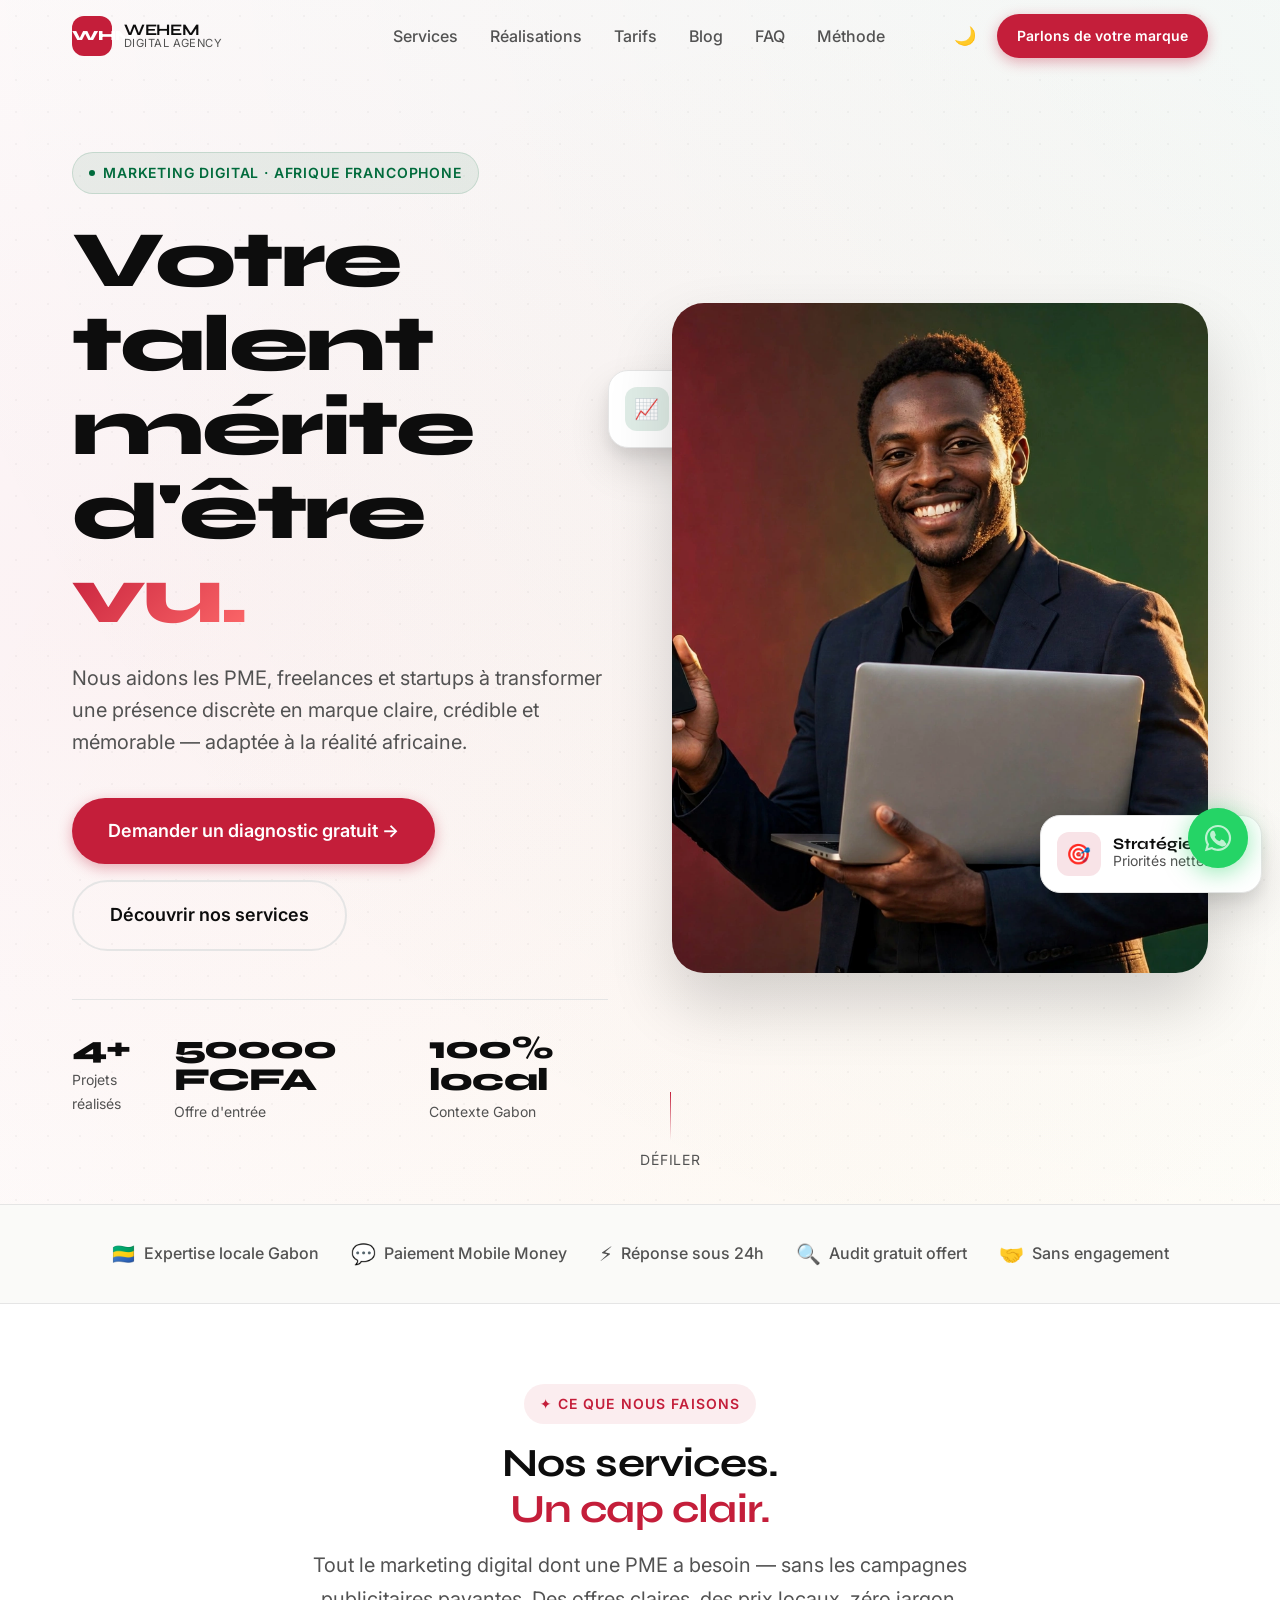
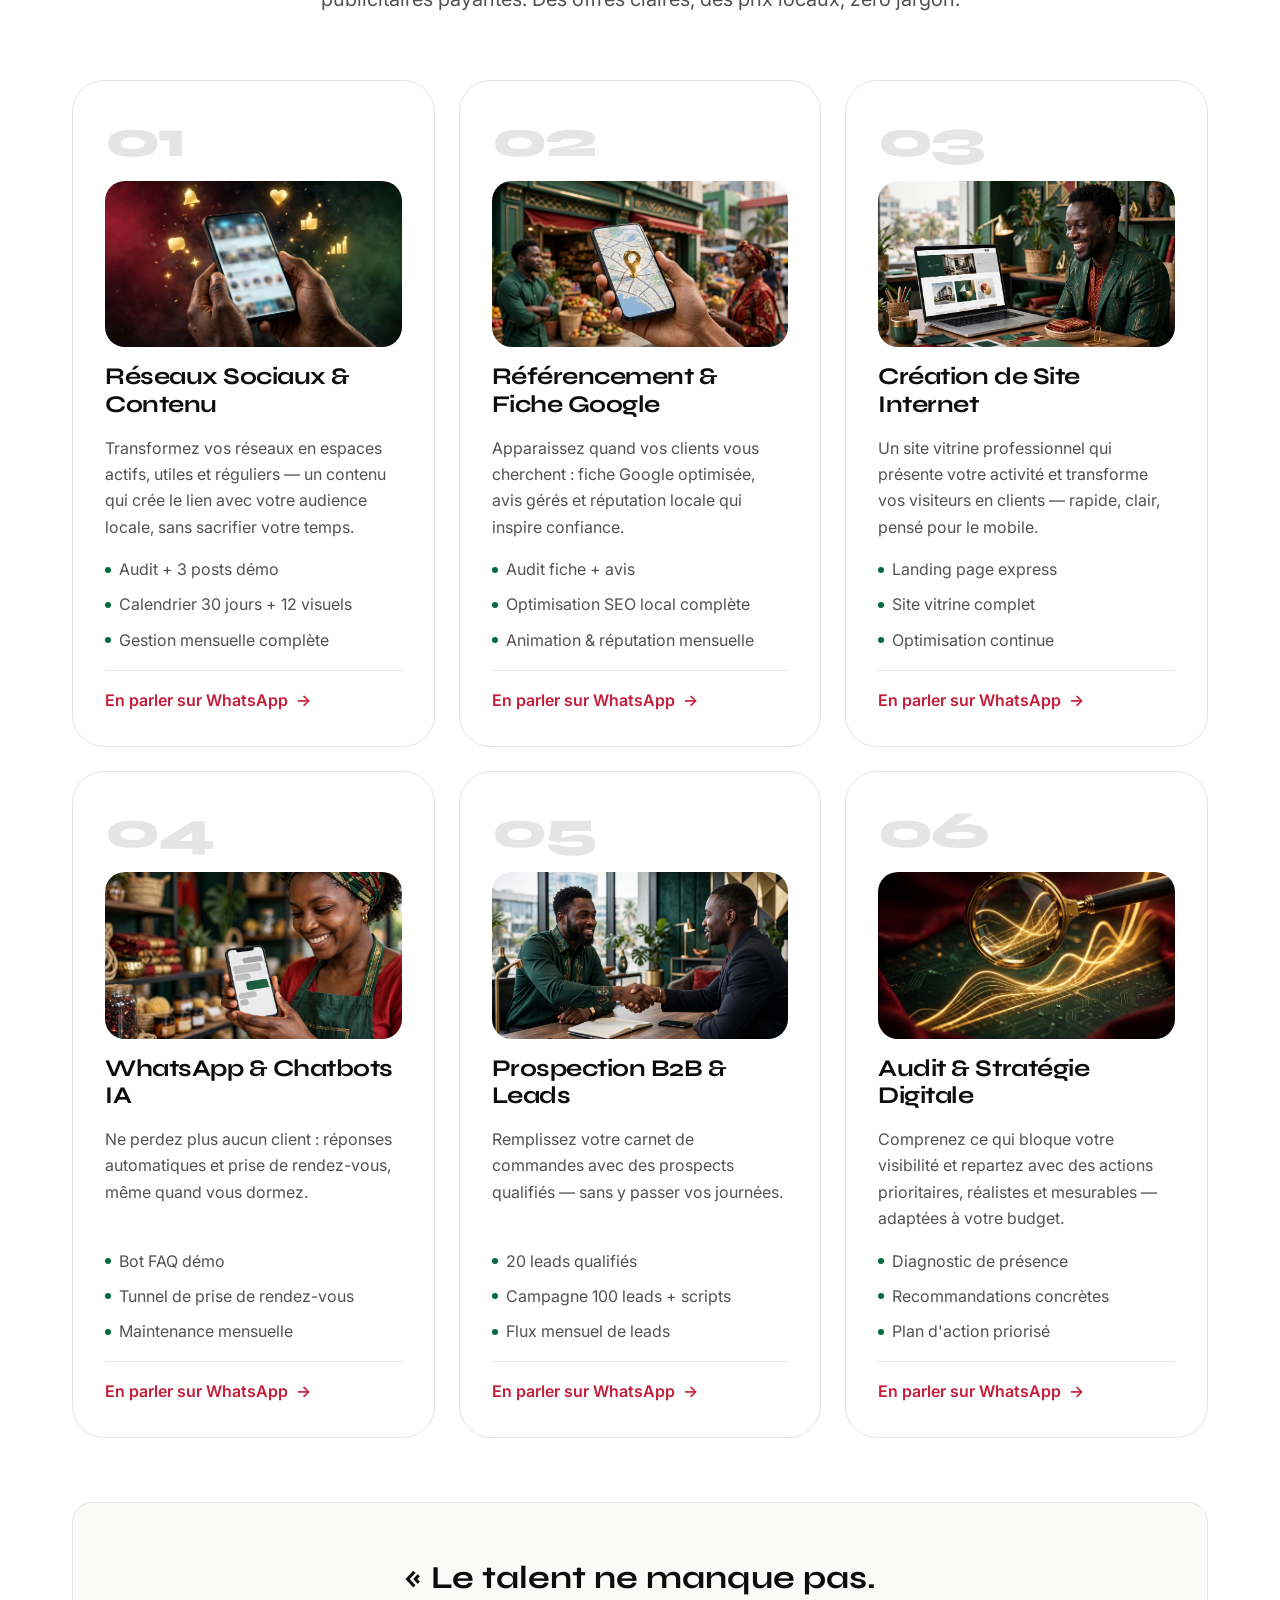
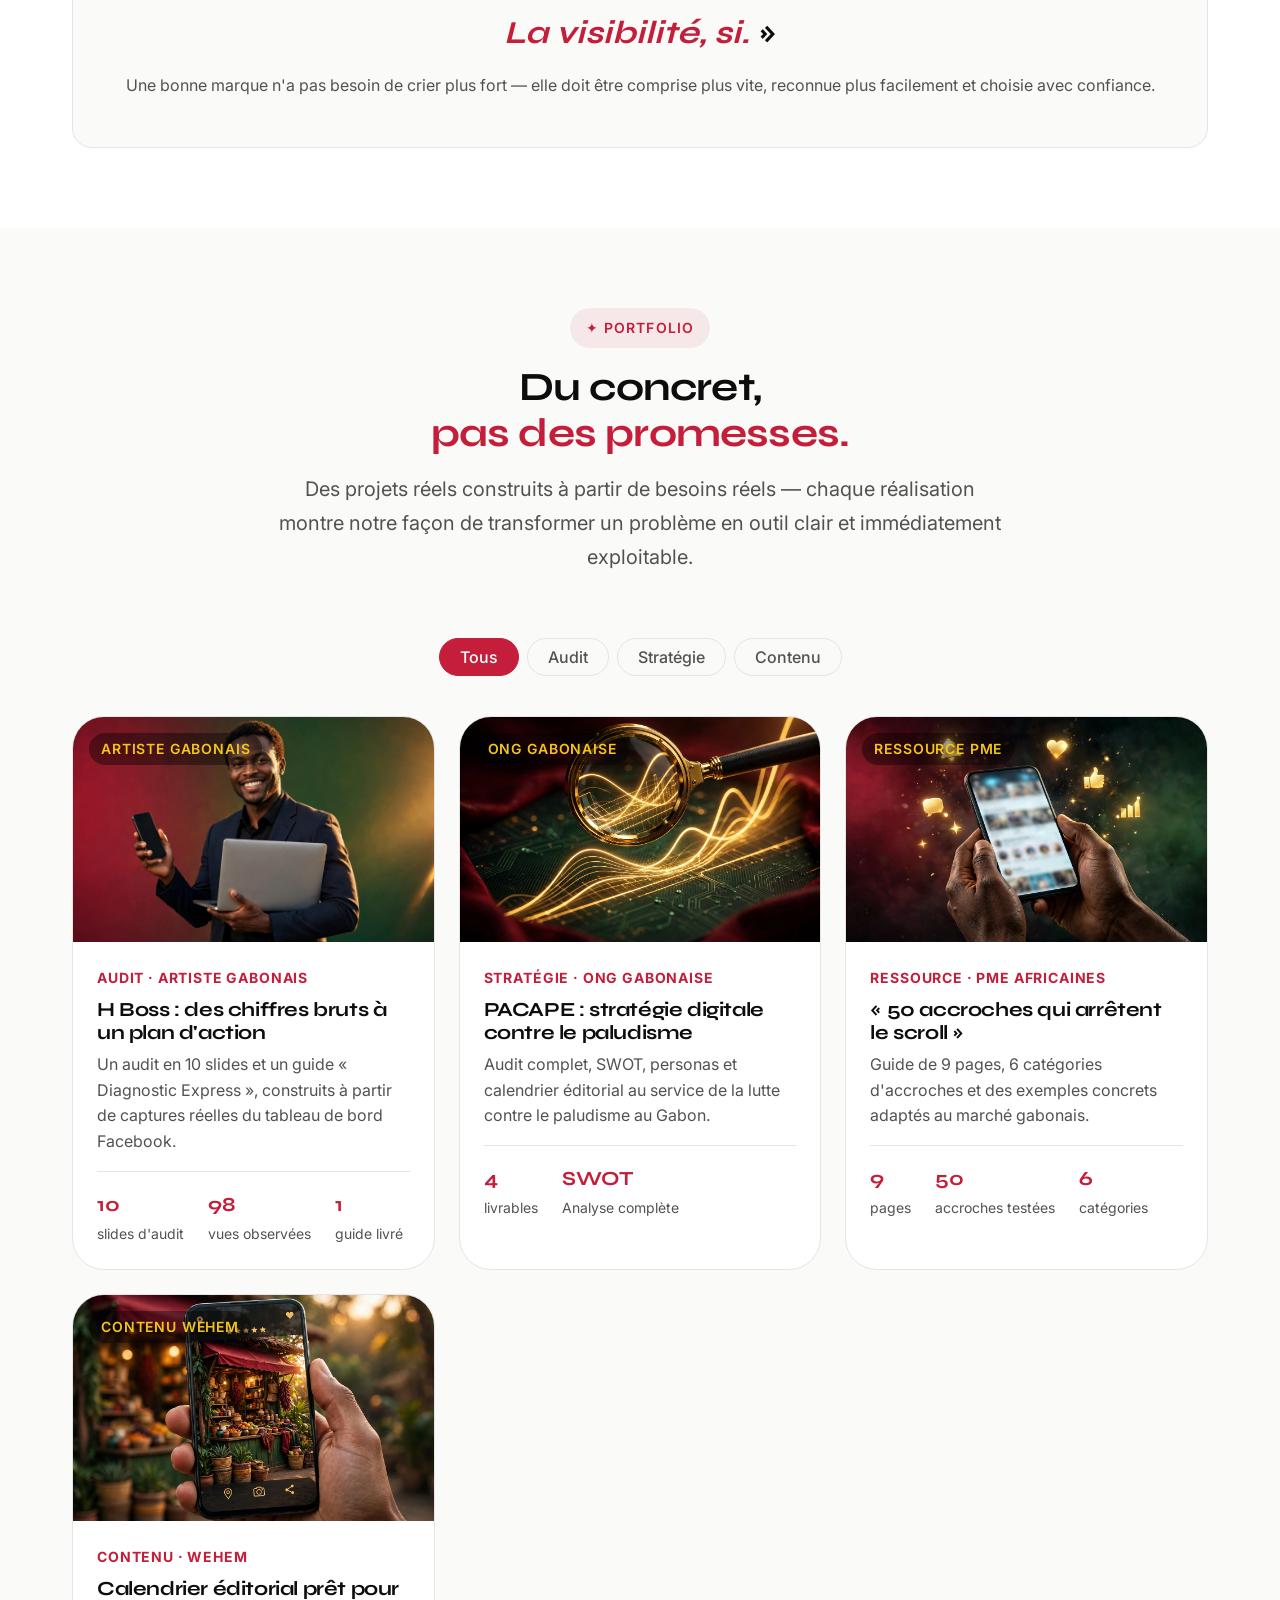
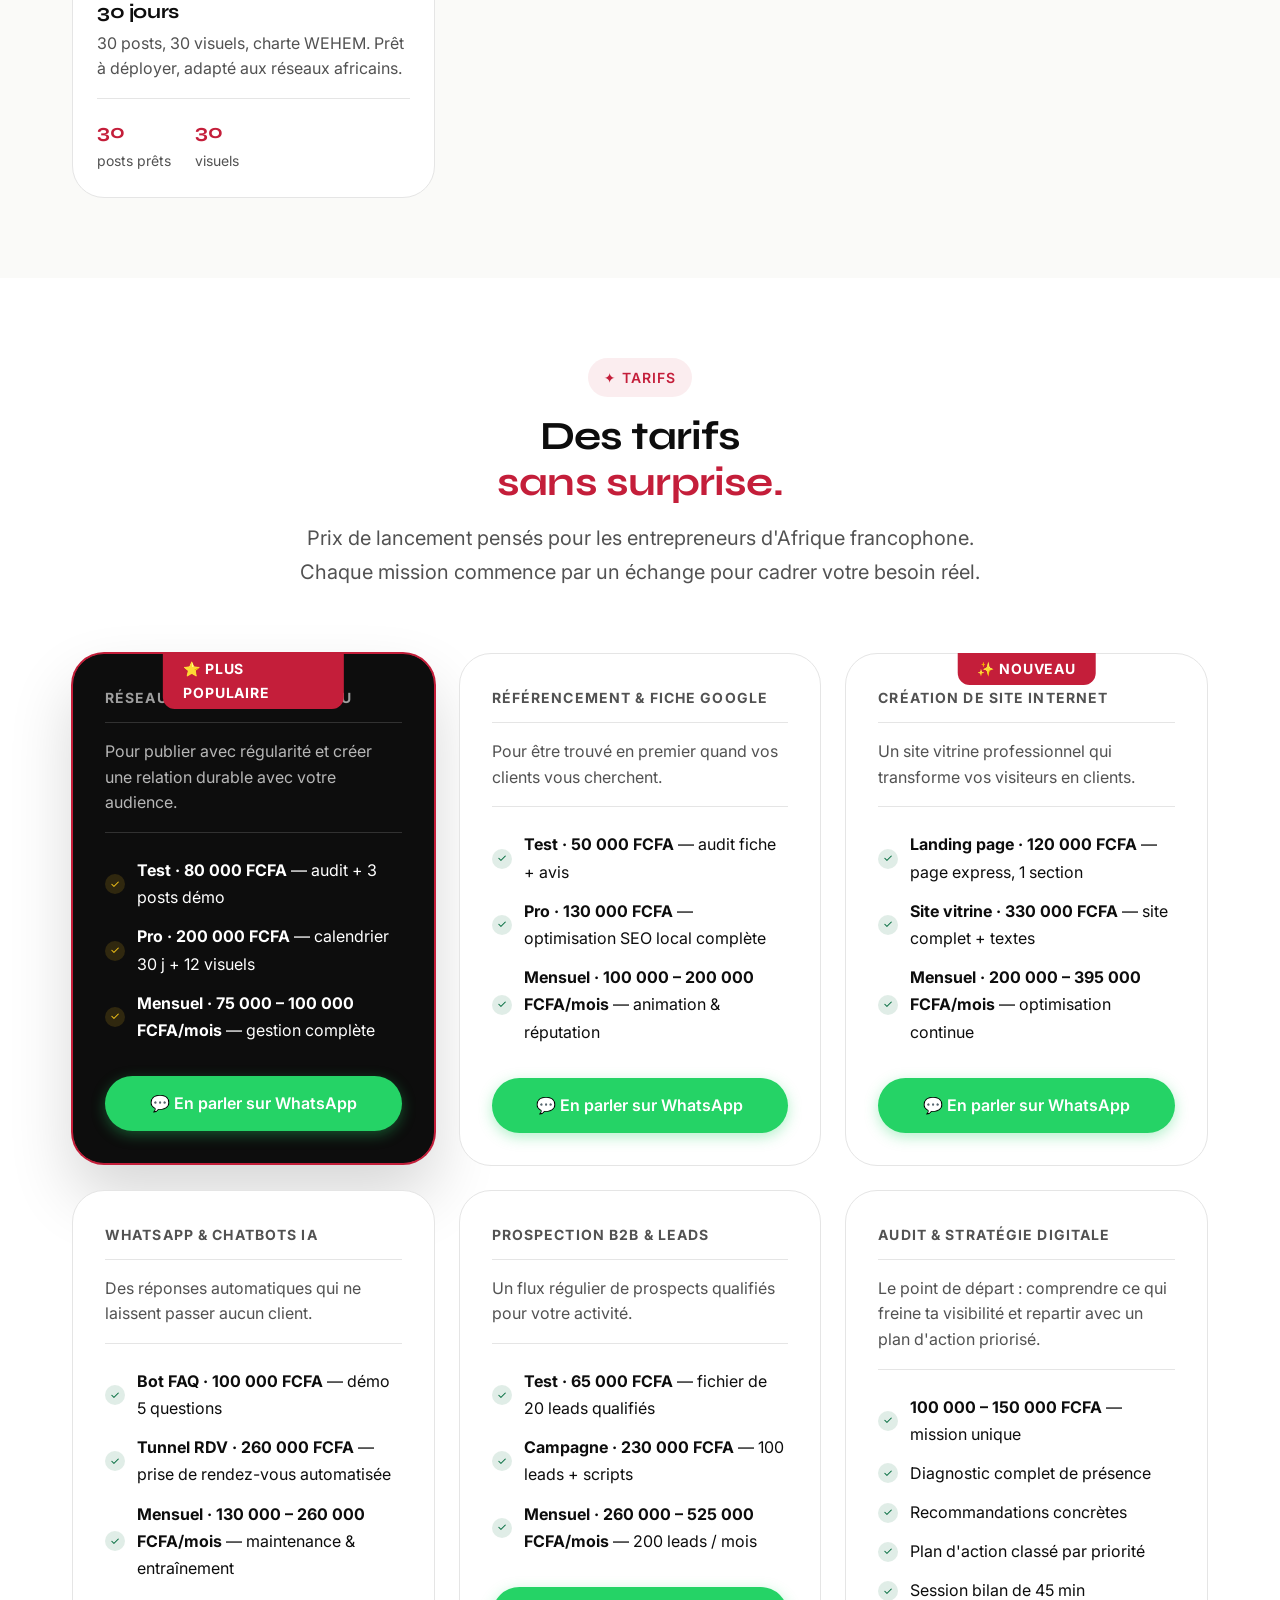
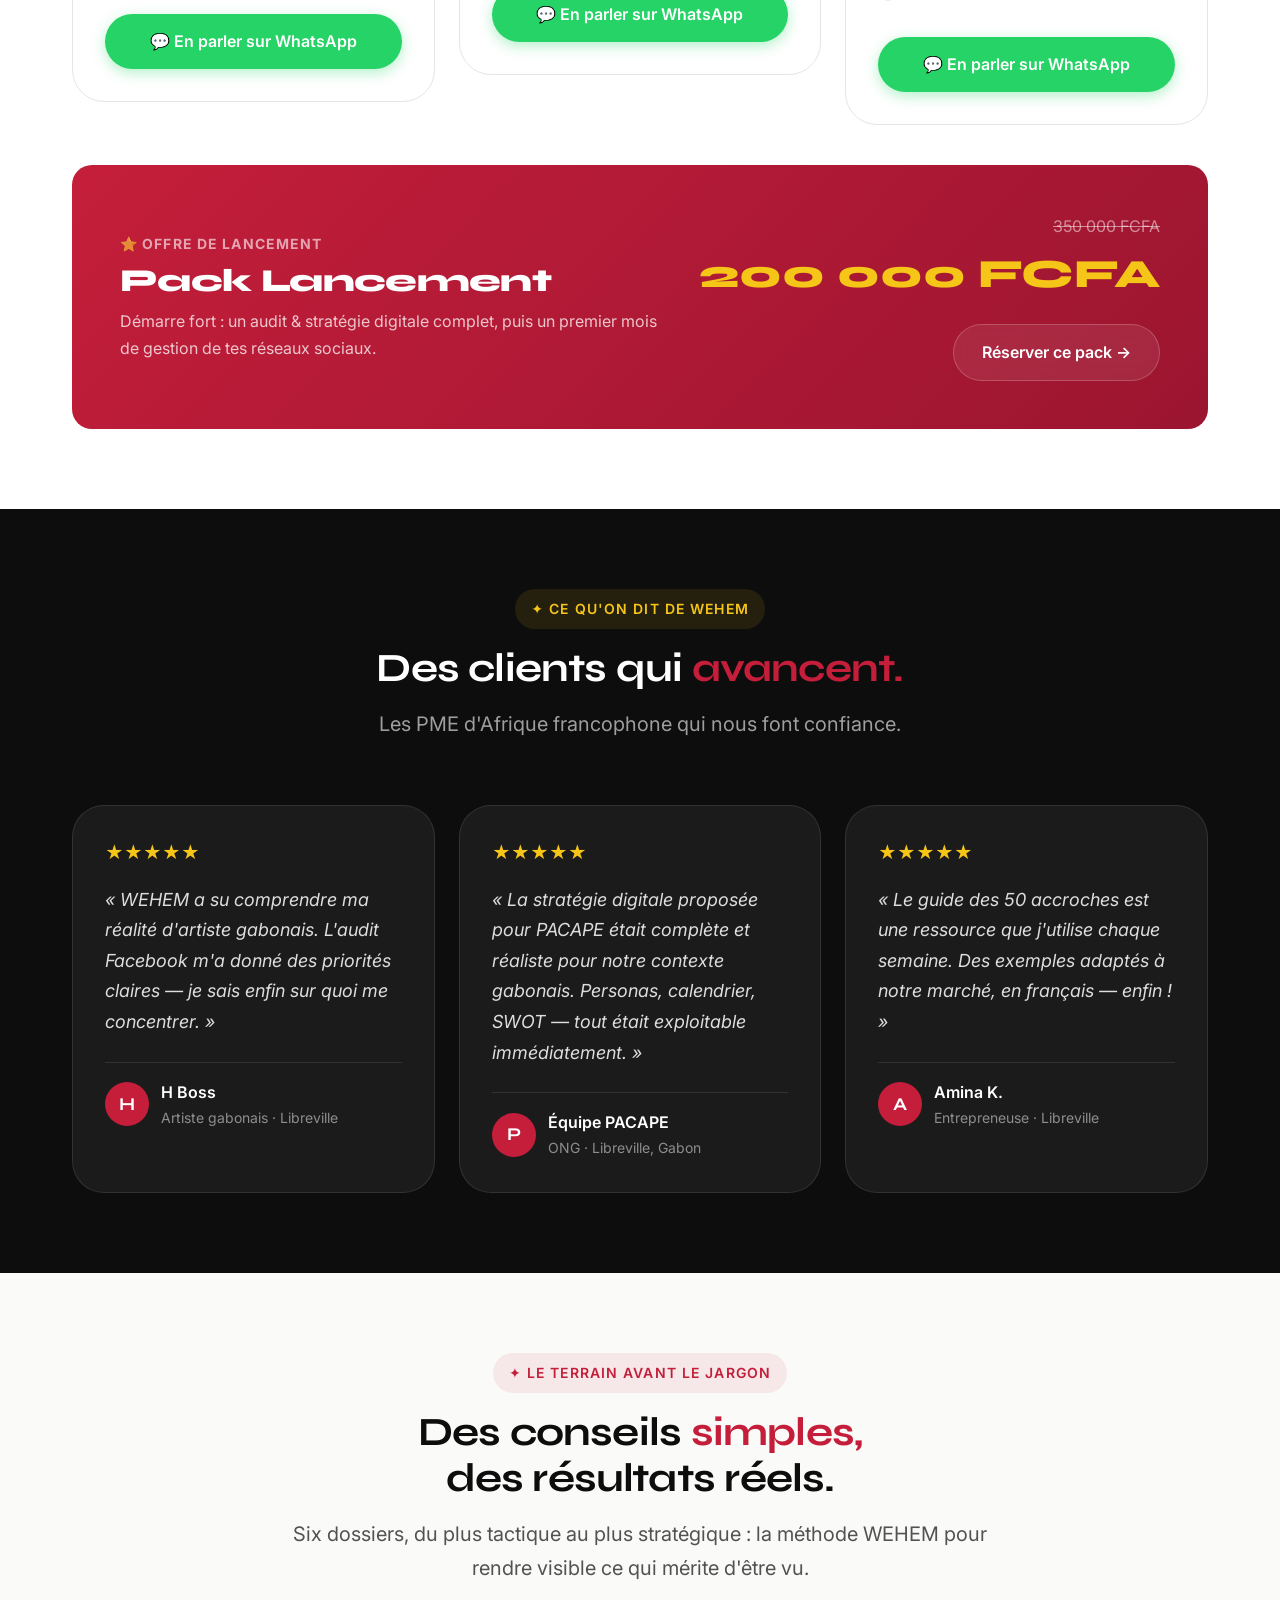
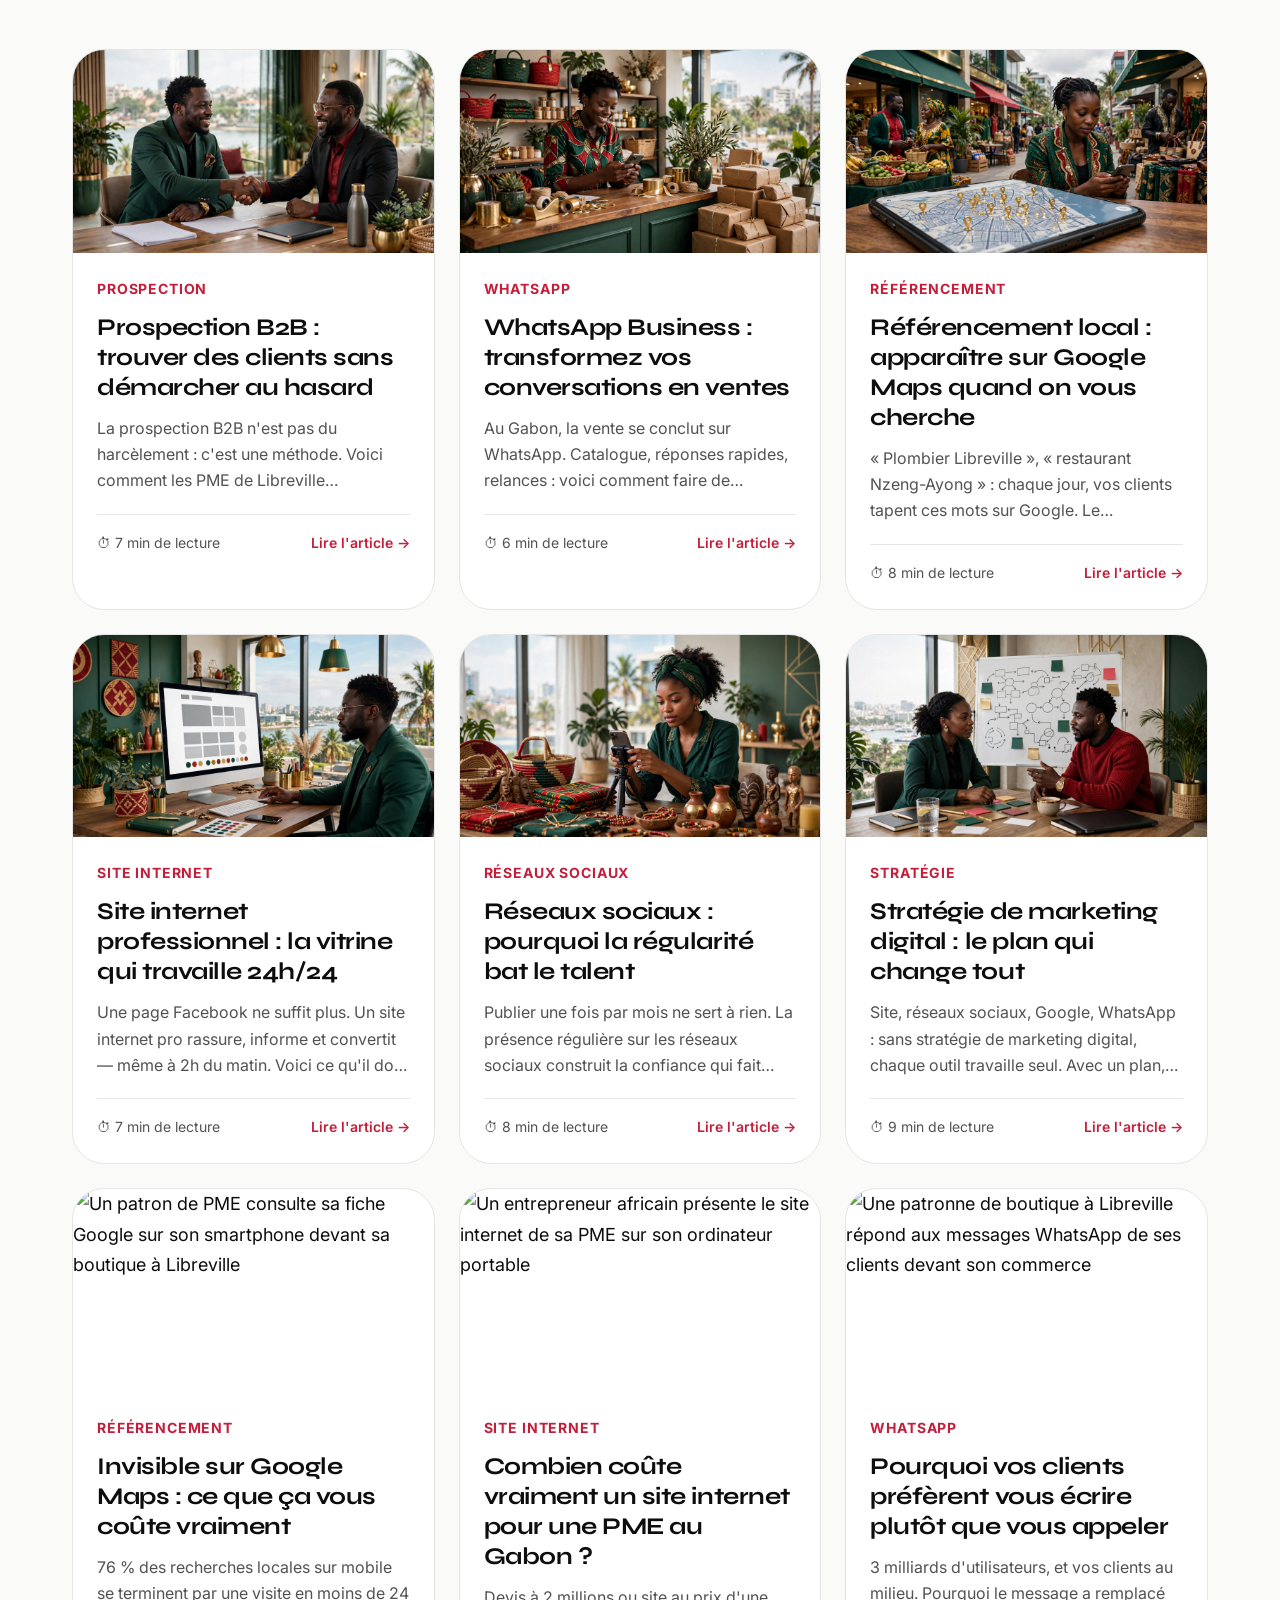
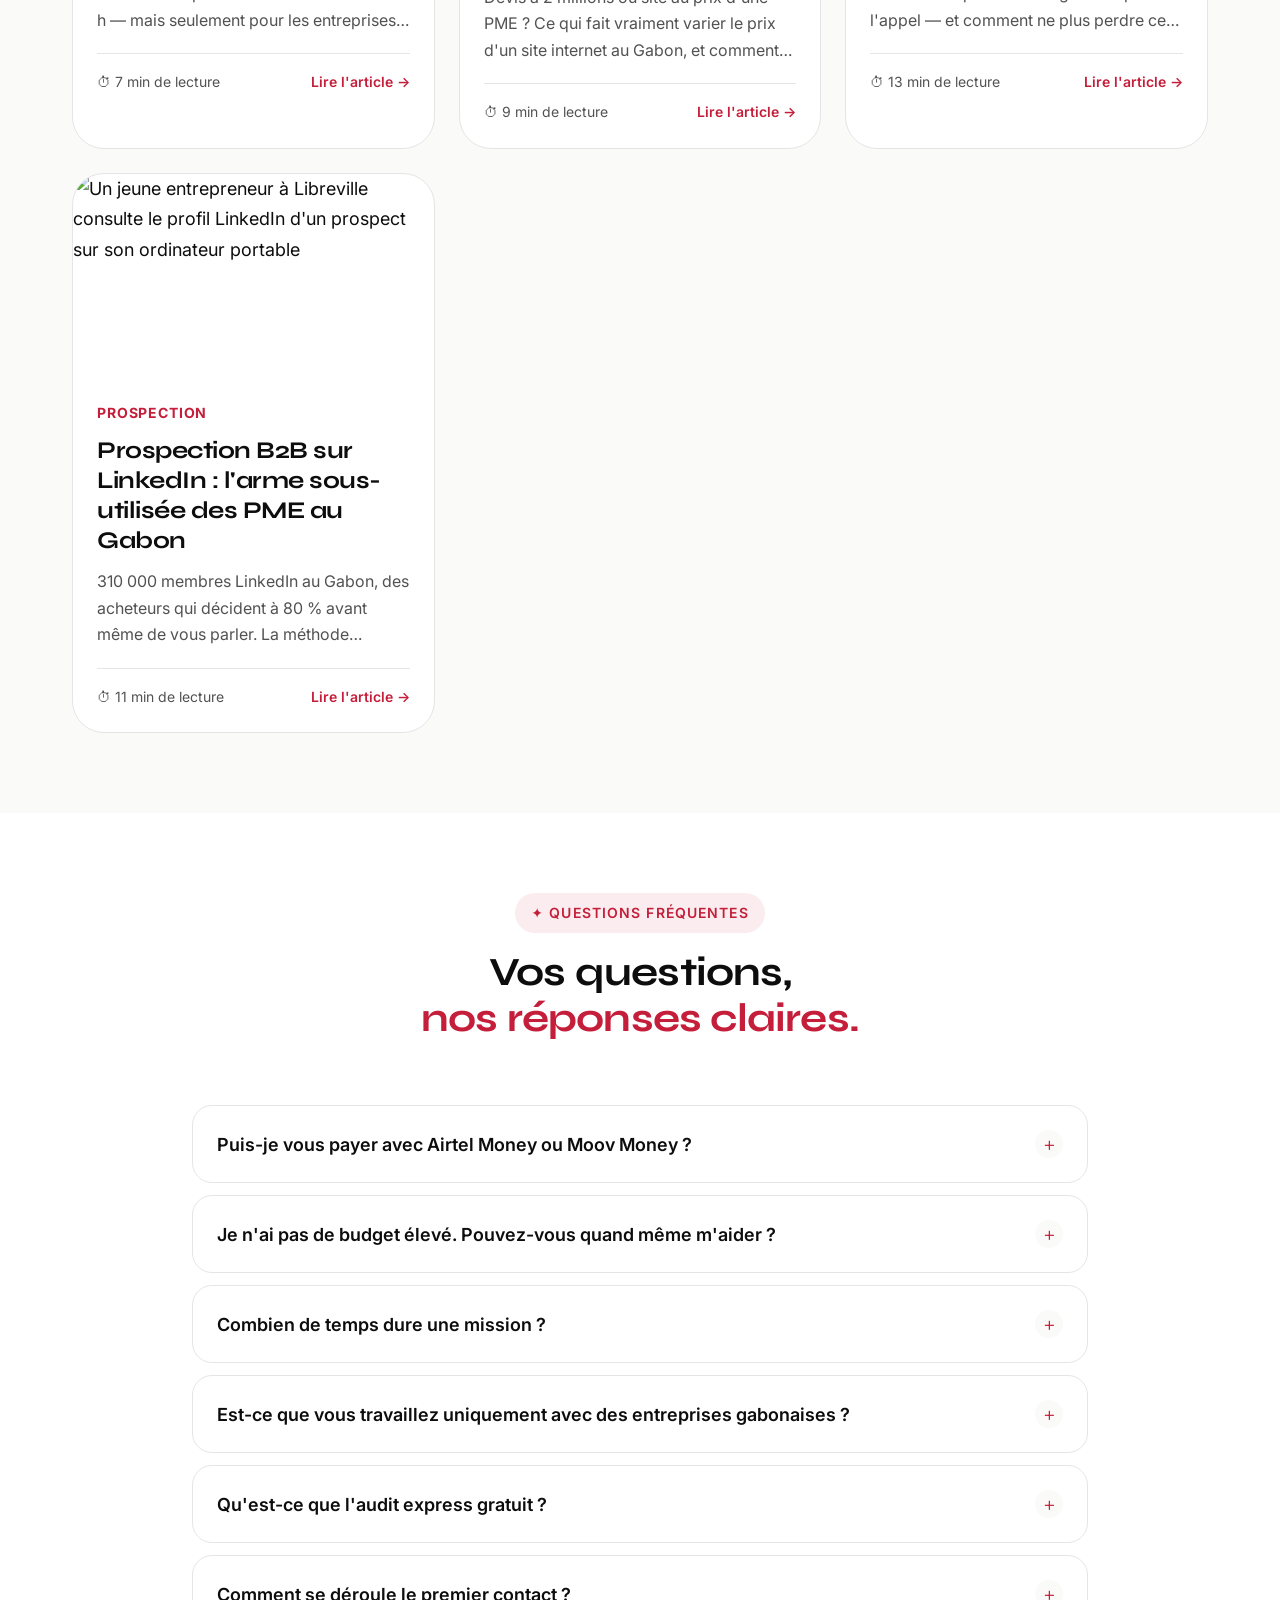
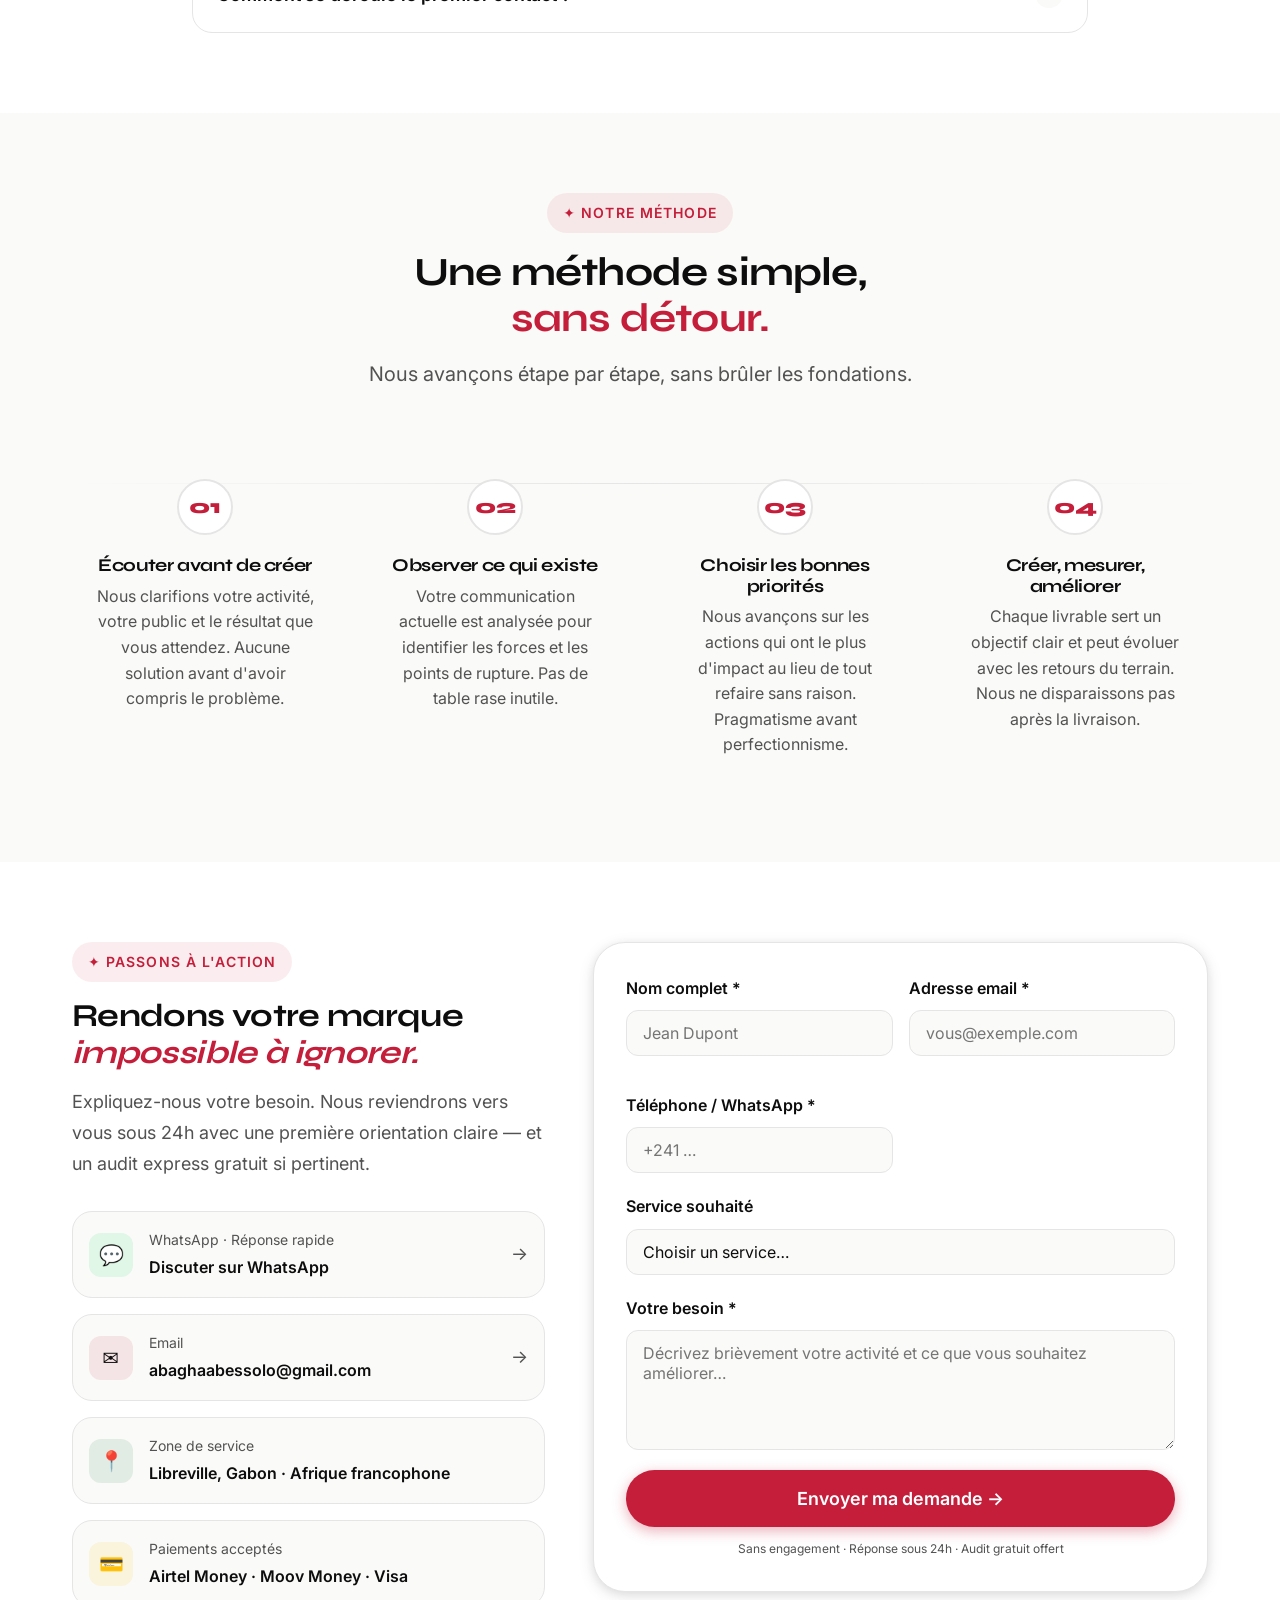
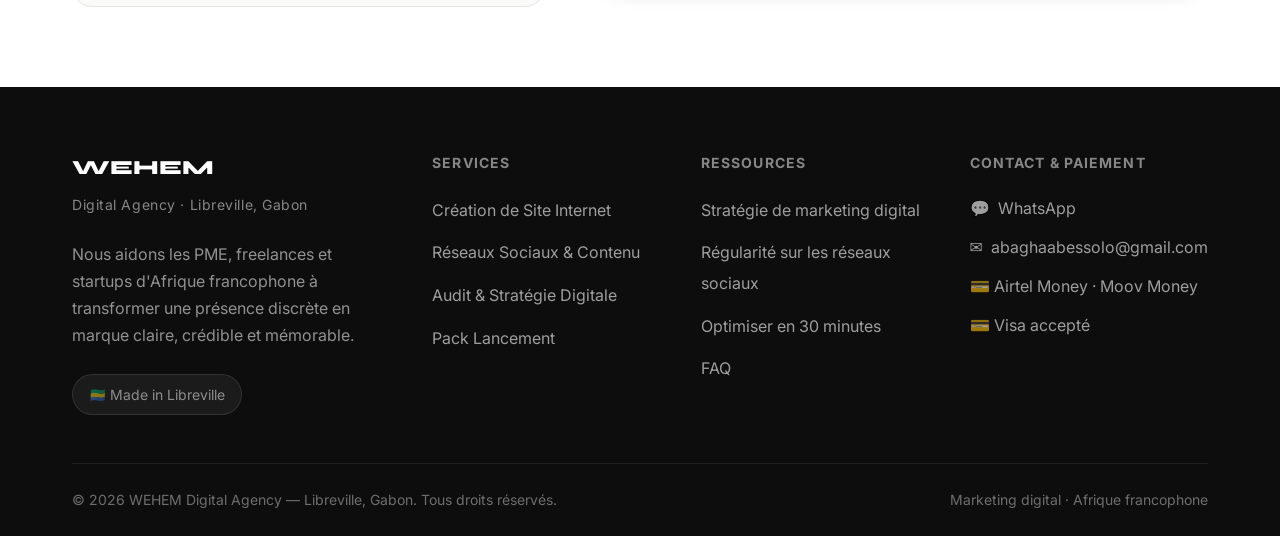
==== index.html @ bf637831 "Déploiement du site WEHEM" ====
<!DOCTYPE html>
<html lang="fr" data-theme="light">
<head>
  <meta charset="UTF-8" />
  <meta name="viewport" content="width=device-width, initial-scale=1, viewport-fit=cover" />
  <meta name="color-scheme" content="light dark" />

  <!-- SEO fondamentaux -->
  <title>WEHEM Digital Agency — Agence marketing digital Libreville, Gabon</title>
  <meta name="description" content="WEHEM accompagne les PME, freelances et startups d'Afrique francophone : création de site internet, contenu réseaux sociaux, référencement Google et stratégie digitale claire. Libreville, Gabon." />
  <meta name="keywords" content="agence marketing digital Libreville, création site internet Gabon, stratégie digitale Gabon, gestion réseaux sociaux Gabon, référencement Google Libreville, consultant digital Afrique francophone" />
  <meta name="author" content="WEHEM Digital Agency" />
  <link rel="canonical" href="https://wehem-agency.github.io/" />

  <!-- Open Graph / LinkedIn / Facebook -->
  <meta property="og:type" content="website" />
  <meta property="og:url" content="https://wehem-agency.github.io/" />
  <meta property="og:title" content="WEHEM Digital Agency — Marketing digital Afrique francophone" />
  <meta property="og:description" content="Nous aidons les PME d'Afrique francophone à transformer une présence discrète en marque claire, crédible et mémorable." />
  <meta property="og:image" content="https://wehem-agency.github.io/images/hero-accueil.png" />
  <meta property="og:locale" content="fr_FR" />
  <meta property="og:site_name" content="WEHEM Digital Agency" />

  <!-- Twitter Card -->
  <meta name="twitter:card" content="summary_large_image" />
  <meta name="twitter:title" content="WEHEM Digital Agency — Marketing digital Afrique" />
  <meta name="twitter:description" content="Création de site internet · Contenu réseaux sociaux · Référencement Google · Stratégie digitale pour PME d'Afrique francophone." />
  <meta name="twitter:image" content="https://wehem-agency.github.io/images/hero-accueil.png" />

  <!-- PWA -->
  <link rel="manifest" href="/manifest.json" />
  <meta name="theme-color" content="#C41E3A" media="(prefers-color-scheme: light)" />
  <meta name="theme-color" content="#0D0D0D" media="(prefers-color-scheme: dark)" />
  <meta name="mobile-web-app-capable" content="yes" />
  <meta name="apple-mobile-web-app-capable" content="yes" />
  <meta name="apple-mobile-web-app-status-bar-style" content="default" />
  <meta name="apple-mobile-web-app-title" content="WEHEM" />

  <!-- Fonts : préchargement critique -->
  <link rel="preconnect" href="https://fonts.googleapis.com" />
  <link rel="preconnect" href="https://fonts.gstatic.com" crossorigin />
  <link href="https://fonts.googleapis.com/css2?family=Syne:wght@700;800&family=Inter:wght@400;500;600&display=swap" rel="stylesheet" />

  <!-- Styles -->
  <link rel="stylesheet" href="assets/css/main.css" />

  <!-- Schema.org — LocalBusiness -->
  <script type="application/ld+json">
  {
    "@context": "https://schema.org",
    "@type": "LocalBusiness",
    "name": "WEHEM Digital Agency",
    "description": "Agence de marketing digital : création de site internet, gestion des réseaux sociaux, référencement Google et stratégie digitale pour PME d'Afrique francophone.",
    "url": "https://wehem-agency.github.io/",
    "email": "abaghaabessolo@gmail.com",
    "address": {
      "@type": "PostalAddress",
      "addressLocality": "Libreville",
      "addressCountry": "GA"
    },
    "areaServed": ["Gabon", "Afrique francophone"],
    "serviceType": ["Marketing Digital", "Création Site Internet", "Gestion Réseaux Sociaux", "Référencement Google", "Stratégie Digitale"],
    "currenciesAccepted": "XAF",
    "paymentAccepted": "Airtel Money, Moov Money, Visa",
    "priceRange": "50 000 – 150 000 FCFA",
    "sameAs": ["https://wa.me/c/24107915531"],
    "image": "https://wehem-agency.github.io/images/hero-accueil.png",
    "logo": "https://wehem-agency.github.io/assets/icons/icon-512.png"
  }
  </script>
</head>
<body>

  <!-- Accessibilité -->
  <a href="#main" class="skip-link">Aller au contenu principal</a>

  <!-- ═══════════════════════════════════════════
       NAVIGATION
  ═══════════════════════════════════════════ -->
  <nav class="nav" role="navigation" aria-label="Navigation principale">
    <div class="nav__inner">

      <!-- Logo -->
      <a href="/" class="nav__logo" aria-label="WEHEM Digital Agency — Accueil">
        <div class="nav__logo-mark" aria-hidden="true">WHM</div>
        <div class="nav__logo-text">
          <span class="nav__logo-name">WEHEM</span>
          <span class="nav__logo-tagline">Digital Agency</span>
        </div>
      </a>

      <!-- Desktop links -->
      <ul class="nav__links" role="list">
        <li><a href="#services" class="nav__link">Services</a></li>
        <li><a href="#realisations" class="nav__link">Réalisations</a></li>
        <li><a href="#tarifs" class="nav__link">Tarifs</a></li>
        <li><a href="#blog" class="nav__link">Blog</a></li>
        <li><a href="#faq" class="nav__link">FAQ</a></li>
        <li><a href="#methode" class="nav__link">Méthode</a></li>
      </ul>

      <!-- Actions -->
      <div class="nav__actions">
        <button class="nav__theme-toggle" aria-label="Mode sombre" title="Changer de thème">🌙</button>
        <a href="#contact" class="btn btn--primary btn--sm">Parlons de votre marque</a>
      </div>

      <!-- Burger -->
      <button class="nav__burger" aria-label="Menu" aria-expanded="false" aria-controls="mobile-menu">
        <span></span><span></span><span></span>
      </button>
    </div>
  </nav>

  <!-- Mobile menu -->
  <div class="nav__mobile" id="mobile-menu" role="dialog" aria-label="Menu mobile">
    <a href="#services" class="nav__mobile-link">Services <span>→</span></a>
    <a href="#realisations" class="nav__mobile-link">Réalisations <span>→</span></a>
    <a href="#tarifs" class="nav__mobile-link">Tarifs <span>→</span></a>
    <a href="#blog" class="nav__mobile-link">Blog <span>→</span></a>
    <a href="#faq" class="nav__mobile-link">FAQ <span>→</span></a>
    <a href="#methode" class="nav__mobile-link">Méthode <span>→</span></a>
    <div style="margin-top:1rem">
      <a href="#contact" class="btn btn--primary" style="width:100%;justify-content:center">Parlons de votre marque</a>
    </div>
    <div style="margin-top:1rem">
      <a href="https://wa.me/c/24107915531" class="btn btn--whatsapp" style="width:100%;justify-content:center">💬 WhatsApp direct</a>
    </div>
  </div>

  <main id="main">

    <!-- ═══════════════════════════════════════════
         HERO
    ═══════════════════════════════════════════ -->
    <section class="hero" aria-labelledby="hero-title">
      <div class="container hero__inner">

        <!-- Copy -->
        <div class="hero__copy">
          <div class="hero__badge" aria-label="Localisation">
            <span class="hero__badge-dot" aria-hidden="true"></span>
            Marketing digital · Afrique francophone
          </div>

          <h1 class="hero__title" id="hero-title">
            Votre talent<br/>mérite d'être <em>vu.</em>
          </h1>

          <p class="hero__sub">
            Nous aidons les PME, freelances et startups à transformer une présence discrète en marque claire, crédible et mémorable — adaptée à la réalité africaine.
          </p>

          <div class="hero__ctas">
            <a href="#contact" class="btn btn--primary btn--lg">
              Demander un diagnostic gratuit →
            </a>
            <a href="#services" class="btn btn--outline btn--lg">
              Découvrir nos services
            </a>
          </div>

          <div class="hero__stats" aria-label="Chiffres clés">
            <div class="hero__stat">
              <div class="stat__value">
                <span data-count="4" data-suffix="+">4+</span>
              </div>
              <div class="stat__label">Projets réalisés</div>
            </div>
            <div class="hero__stat">
              <div class="stat__value">
                <span data-count="50000" data-suffix=" FCFA">50K FCFA</span>
              </div>
              <div class="stat__label">Offre d'entrée</div>
            </div>
            <div class="hero__stat">
              <div class="stat__value">
                <span data-count="100" data-suffix="% local">100% local</span>
              </div>
              <div class="stat__label">Contexte Gabon</div>
            </div>
          </div>
        </div>

        <!-- Visual -->
        <div class="hero__visual" aria-hidden="true">
          <!-- Floating card top-left -->
          <div class="hero__float-card hero__float-card--tl">
            <div class="hero__float-icon hero__float-icon--green">📈</div>
            <div>
              <div class="hero__float-value">+98 vues</div>
              <div class="hero__float-label">Audit H Boss</div>
            </div>
          </div>

          <div class="hero__img-wrap">
            <img
              src="https://wehem-agency.github.io/images/hero-accueil.png"
              alt="Entrepreneur africain avec ordinateur, couleurs rouge vert or de WEHEM"
              width="600"
              height="750"
              loading="eager"
              fetchpriority="high"
            />
          </div>

          <!-- Floating card bottom-right -->
          <div class="hero__float-card hero__float-card--br">
            <div class="hero__float-icon hero__float-icon--red">🎯</div>
            <div>
              <div class="hero__float-value">Stratégie claire</div>
              <div class="hero__float-label">Priorités nettes</div>
            </div>
          </div>
        </div>
      </div>

      <!-- Scroll indicator -->
      <div class="hero__scroll" aria-hidden="true">
        <div class="hero__scroll-line"></div>
        <span>Défiler</span>
      </div>
    </section>

    <!-- ═══════════════════════════════════════════
         TRUST BAR
    ═══════════════════════════════════════════ -->
    <div class="trust" aria-label="Garanties de service">
      <div class="container trust__inner">
        <div class="trust__item">
          <span class="trust__item-icon" aria-hidden="true">🇬🇦</span>
          Expertise locale Gabon
        </div>
        <div class="trust__item">
          <span class="trust__item-icon" aria-hidden="true">💬</span>
          Paiement Mobile Money
        </div>
        <div class="trust__item">
          <span class="trust__item-icon" aria-hidden="true">⚡</span>
          Réponse sous 24h
        </div>
        <div class="trust__item">
          <span class="trust__item-icon" aria-hidden="true">🔍</span>
          Audit gratuit offert
        </div>
        <div class="trust__item">
          <span class="trust__item-icon" aria-hidden="true">🤝</span>
          Sans engagement
        </div>
      </div>
    </div>

    <!-- ═══════════════════════════════════════════
         SERVICES
    ═══════════════════════════════════════════ -->
    <section class="section" id="services" aria-labelledby="services-title">
      <div class="container">
        <div class="section__header">
          <div class="section__tag" aria-hidden="true">✦ Ce que nous faisons</div>
          <h2 class="section__title reveal" id="services-title">
            Nos services.<br/><em>Un cap clair.</em>
          </h2>
          <p class="section__subtitle reveal reveal--delay-1">
            Tout le marketing digital dont une PME a besoin — sans les campagnes publicitaires payantes. Des offres claires, des prix locaux, zéro jargon.
          </p>
        </div>

        <div class="grid-3">

          <!-- Service 1 -->
          <article class="service-card reveal reveal--delay-1">
            <div class="service-card__num" aria-hidden="true">01</div>
            <div class="service-card__img">
              <img
                data-src="https://wehem-agency.github.io/images/service-facebook.png"
                src="data:image/svg+xml,%3Csvg xmlns='http://www.w3.org/2000/svg' viewBox='0 0 16 9'%3E%3C/svg%3E"
                alt="Réseaux Sociaux et Contenu WEHEM"
                width="400" height="225"
                loading="lazy"
              />
            </div>
            <h3 class="service-card__title">Réseaux Sociaux & Contenu</h3>
            <p class="service-card__desc">
              Transformez vos réseaux en espaces actifs, utiles et réguliers — un contenu qui crée le lien avec votre audience locale, sans sacrifier votre temps.
            </p>
            <ul class="service-card__features">
              <li class="service-card__feature">Audit + 3 posts démo</li>
              <li class="service-card__feature">Calendrier 30 jours + 12 visuels</li>
              <li class="service-card__feature">Gestion mensuelle complète</li>
            </ul>
            <a
              href="https://wa.me/c/24107915531"
              class="service-card__cta"
              target="_blank"
              rel="noopener noreferrer"
            >
              En parler sur WhatsApp <span aria-hidden="true">→</span>
            </a>
          </article>

          <!-- Service 2 -->
          <article class="service-card reveal reveal--delay-2">
            <div class="service-card__num" aria-hidden="true">02</div>
            <div class="service-card__img">
              <img
                data-src="https://wehem-agency.github.io/images/service-google.png"
                src="data:image/svg+xml,%3Csvg xmlns='http://www.w3.org/2000/svg' viewBox='0 0 16 9'%3E%3C/svg%3E"
                alt="Référencement local Google Maps et fiche GBP optimisée par WEHEM"
                width="400" height="225"
                loading="lazy"
              />
            </div>
            <h3 class="service-card__title">Référencement & Fiche Google</h3>
            <p class="service-card__desc">
              Apparaissez quand vos clients vous cherchent : fiche Google optimisée, avis gérés et réputation locale qui inspire confiance.
            </p>
            <ul class="service-card__features">
              <li class="service-card__feature">Audit fiche + avis</li>
              <li class="service-card__feature">Optimisation SEO local complète</li>
              <li class="service-card__feature">Animation & réputation mensuelle</li>
            </ul>
            <a
              href="https://wa.me/c/24107915531"
              class="service-card__cta"
              target="_blank"
              rel="noopener noreferrer"
            >
              En parler sur WhatsApp <span aria-hidden="true">→</span>
            </a>
          </article>

          <!-- Service 3 -->
          <article class="service-card reveal reveal--delay-3">
            <div class="service-card__num" aria-hidden="true">03</div>
            <div class="service-card__img">
              <img
                data-src="https://wehem-agency.github.io/images/service-site.png"
                src="data:image/svg+xml,%3Csvg xmlns='http://www.w3.org/2000/svg' viewBox='0 0 16 9'%3E%3C/svg%3E"
                alt="Création de site internet professionnel pour PME africaine par WEHEM"
                width="400" height="225"
                loading="lazy"
              />
            </div>
            <h3 class="service-card__title">Création de Site Internet</h3>
            <p class="service-card__desc">
              Un site vitrine professionnel qui présente votre activité et transforme vos visiteurs en clients — rapide, clair, pensé pour le mobile.
            </p>
            <ul class="service-card__features">
              <li class="service-card__feature">Landing page express</li>
              <li class="service-card__feature">Site vitrine complet</li>
              <li class="service-card__feature">Optimisation continue</li>
            </ul>
            <a
              href="https://wa.me/c/24107915531"
              class="service-card__cta"
              target="_blank"
              rel="noopener noreferrer"
            >
              En parler sur WhatsApp <span aria-hidden="true">→</span>
            </a>
          </article>

          <!-- Service 4 -->
          <article class="service-card reveal reveal--delay-1">
            <div class="service-card__num" aria-hidden="true">04</div>
            <div class="service-card__img">
              <img
                data-src="https://wehem-agency.github.io/images/service-whatsapp.png"
                src="data:image/svg+xml,%3Csvg xmlns='http://www.w3.org/2000/svg' viewBox='0 0 16 9'%3E%3C/svg%3E"
                alt="Chatbot WhatsApp Business et réponses automatiques pour PME"
                width="400" height="225"
                loading="lazy"
              />
            </div>
            <h3 class="service-card__title">WhatsApp & Chatbots IA</h3>
            <p class="service-card__desc">
              Ne perdez plus aucun client : réponses automatiques et prise de rendez-vous, même quand vous dormez.
            </p>
            <ul class="service-card__features">
              <li class="service-card__feature">Bot FAQ démo</li>
              <li class="service-card__feature">Tunnel de prise de rendez-vous</li>
              <li class="service-card__feature">Maintenance mensuelle</li>
            </ul>
            <a
              href="https://wa.me/c/24107915531"
              class="service-card__cta"
              target="_blank"
              rel="noopener noreferrer"
            >
              En parler sur WhatsApp <span aria-hidden="true">→</span>
            </a>
          </article>

          <!-- Service 5 -->
          <article class="service-card reveal reveal--delay-2">
            <div class="service-card__num" aria-hidden="true">05</div>
            <div class="service-card__img">
              <img
                data-src="https://wehem-agency.github.io/images/service-prospection.png"
                src="data:image/svg+xml,%3Csvg xmlns='http://www.w3.org/2000/svg' viewBox='0 0 16 9'%3E%3C/svg%3E"
                alt="Prospection B2B : génération de leads qualifiés pour entreprises africaines"
                width="400" height="225"
                loading="lazy"
              />
            </div>
            <h3 class="service-card__title">Prospection B2B & Leads</h3>
            <p class="service-card__desc">
              Remplissez votre carnet de commandes avec des prospects qualifiés — sans y passer vos journées.
            </p>
            <ul class="service-card__features">
              <li class="service-card__feature">20 leads qualifiés</li>
              <li class="service-card__feature">Campagne 100 leads + scripts</li>
              <li class="service-card__feature">Flux mensuel de leads</li>
            </ul>
            <a
              href="https://wa.me/c/24107915531"
              class="service-card__cta"
              target="_blank"
              rel="noopener noreferrer"
            >
              En parler sur WhatsApp <span aria-hidden="true">→</span>
            </a>
          </article>

          <!-- Service 6 -->
          <article class="service-card reveal reveal--delay-3">
            <div class="service-card__num" aria-hidden="true">06</div>
            <div class="service-card__img">
              <img
                data-src="https://wehem-agency.github.io/images/service-audit.png"
                src="data:image/svg+xml,%3Csvg xmlns='http://www.w3.org/2000/svg' viewBox='0 0 16 9'%3E%3C/svg%3E"
                alt="Audit et Stratégie Digitale WEHEM"
                width="400" height="225"
                loading="lazy"
              />
            </div>
            <h3 class="service-card__title">Audit & Stratégie Digitale</h3>
            <p class="service-card__desc">
              Comprenez ce qui bloque votre visibilité et repartez avec des actions prioritaires, réalistes et mesurables — adaptées à votre budget.
            </p>
            <ul class="service-card__features">
              <li class="service-card__feature">Diagnostic de présence</li>
              <li class="service-card__feature">Recommandations concrètes</li>
              <li class="service-card__feature">Plan d'action priorisé</li>
            </ul>
            <a
              href="https://wa.me/c/24107915531"
              class="service-card__cta"
              target="_blank"
              rel="noopener noreferrer"
            >
              En parler sur WhatsApp <span aria-hidden="true">→</span>
            </a>
          </article>

        </div>

        <!-- Banner citation -->
        <div class="reveal" style="margin-top:4rem;background:var(--bg-alt);border:1px solid var(--border);border-radius:1.25rem;padding:3rem;text-align:center;">
          <p style="font-family:var(--font-head);font-size:var(--fs-2xl);font-weight:700;max-width:56ch;margin:0 auto .75rem;">
            « Le talent ne manque pas.<br/><em style="color:var(--c-primary)">La visibilité, si.</em> »
          </p>
          <p style="color:var(--text-muted);font-size:var(--fs-sm)">
            Une bonne marque n'a pas besoin de crier plus fort — elle doit être comprise plus vite, reconnue plus facilement et choisie avec confiance.
          </p>
        </div>
      </div>
    </section>

    <!-- ═══════════════════════════════════════════
         RÉALISATIONS / PORTFOLIO
    ═══════════════════════════════════════════ -->
    <section class="section section--alt" id="realisations" aria-labelledby="realisations-title">
      <div class="container">
        <div class="section__header">
          <div class="section__tag" aria-hidden="true">✦ Portfolio</div>
          <h2 class="section__title reveal" id="realisations-title">
            Du concret,<br/><em>pas des promesses.</em>
          </h2>
          <p class="section__subtitle reveal reveal--delay-1">
            Des projets réels construits à partir de besoins réels — chaque réalisation montre notre façon de transformer un problème en outil clair et immédiatement exploitable.
          </p>
        </div>

        <!-- Filter -->
        <nav class="portfolio__filter" aria-label="Filtrer les projets">
          <button class="filter-btn is-active" data-filter="all">Tous</button>
          <button class="filter-btn" data-filter="audit">Audit</button>
          <button class="filter-btn" data-filter="strategie">Stratégie</button>
          <button class="filter-btn" data-filter="contenu">Contenu</button>
        </nav>

        <div class="portfolio__grid">

          <!-- Projet 1 -->
          <article class="portfolio-card reveal" data-category="audit">
            <div class="portfolio-card__thumb">
              <span class="portfolio-card__category">Artiste gabonais</span>
              <img
                data-src="https://wehem-agency.github.io/images/hero-accueil.png"
                src="data:image/svg+xml,%3Csvg xmlns='http://www.w3.org/2000/svg' viewBox='0 0 16 10'%3E%3C/svg%3E"
                alt="Audit Facebook H Boss"
                width="440" height="275"
                loading="lazy"
              />
              <div class="portfolio-card__overlay">
                <span style="color:#fff;font-weight:600">Projet phare</span>
              </div>
            </div>
            <div class="portfolio-card__body">
              <div class="portfolio-card__category" style="position:static;background:none;padding:0;font-size:var(--fs-xs);color:var(--c-primary);font-weight:700;letter-spacing:.06em;text-transform:uppercase;margin-bottom:.5rem;">Audit · Artiste gabonais</div>
              <h3 class="portfolio-card__title">H Boss : des chiffres bruts à un plan d'action</h3>
              <p class="portfolio-card__desc">Un audit en 10 slides et un guide « Diagnostic Express », construits à partir de captures réelles du tableau de bord Facebook.</p>
              <div class="portfolio-card__metrics">
                <div>
                  <div class="portfolio-card__metric-value">10</div>
                  <div class="portfolio-card__metric-label">slides d'audit</div>
                </div>
                <div>
                  <div class="portfolio-card__metric-value">98</div>
                  <div class="portfolio-card__metric-label">vues observées</div>
                </div>
                <div>
                  <div class="portfolio-card__metric-value">1</div>
                  <div class="portfolio-card__metric-label">guide livré</div>
                </div>
              </div>
            </div>
          </article>

          <!-- Projet 2 -->
          <article class="portfolio-card reveal reveal--delay-1" data-category="strategie">
            <div class="portfolio-card__thumb">
              <span class="portfolio-card__category">ONG gabonaise</span>
              <img
                data-src="https://wehem-agency.github.io/images/service-audit.png"
                src="data:image/svg+xml,%3Csvg xmlns='http://www.w3.org/2000/svg' viewBox='0 0 16 10'%3E%3C/svg%3E"
                alt="Stratégie PACAPE contre le paludisme"
                width="440" height="275"
                loading="lazy"
              />
            </div>
            <div class="portfolio-card__body">
              <div class="portfolio-card__category" style="position:static;background:none;padding:0;font-size:var(--fs-xs);color:var(--c-primary);font-weight:700;letter-spacing:.06em;text-transform:uppercase;margin-bottom:.5rem;">Stratégie · ONG gabonaise</div>
              <h3 class="portfolio-card__title">PACAPE : stratégie digitale contre le paludisme</h3>
              <p class="portfolio-card__desc">Audit complet, SWOT, personas et calendrier éditorial au service de la lutte contre le paludisme au Gabon.</p>
              <div class="portfolio-card__metrics">
                <div>
                  <div class="portfolio-card__metric-value">4</div>
                  <div class="portfolio-card__metric-label">livrables</div>
                </div>
                <div>
                  <div class="portfolio-card__metric-value">SWOT</div>
                  <div class="portfolio-card__metric-label">Analyse complète</div>
                </div>
              </div>
            </div>
          </article>

          <!-- Projet 3 -->
          <article class="portfolio-card reveal reveal--delay-2" data-category="contenu">
            <div class="portfolio-card__thumb">
              <span class="portfolio-card__category">Ressource PME</span>
              <img
                data-src="https://wehem-agency.github.io/images/service-facebook.png"
                src="data:image/svg+xml,%3Csvg xmlns='http://www.w3.org/2000/svg' viewBox='0 0 16 10'%3E%3C/svg%3E"
                alt="Guide 50 accroches"
                width="440" height="275"
                loading="lazy"
              />
            </div>
            <div class="portfolio-card__body">
              <div class="portfolio-card__category" style="position:static;background:none;padding:0;font-size:var(--fs-xs);color:var(--c-primary);font-weight:700;letter-spacing:.06em;text-transform:uppercase;margin-bottom:.5rem;">Ressource · PME africaines</div>
              <h3 class="portfolio-card__title">« 50 accroches qui arrêtent le scroll »</h3>
              <p class="portfolio-card__desc">Guide de 9 pages, 6 catégories d'accroches et des exemples concrets adaptés au marché gabonais.</p>
              <div class="portfolio-card__metrics">
                <div>
                  <div class="portfolio-card__metric-value">9</div>
                  <div class="portfolio-card__metric-label">pages</div>
                </div>
                <div>
                  <div class="portfolio-card__metric-value">50</div>
                  <div class="portfolio-card__metric-label">accroches testées</div>
                </div>
                <div>
                  <div class="portfolio-card__metric-value">6</div>
                  <div class="portfolio-card__metric-label">catégories</div>
                </div>
              </div>
            </div>
          </article>

          <!-- Projet 4 -->
          <article class="portfolio-card reveal reveal--delay-3" data-category="contenu">
            <div class="portfolio-card__thumb">
              <span class="portfolio-card__category">Contenu WEHEM</span>
              <img
                data-src="https://wehem-agency.github.io/images/blog-gbp-1.png"
                src="data:image/svg+xml,%3Csvg xmlns='http://www.w3.org/2000/svg' viewBox='0 0 16 10'%3E%3C/svg%3E"
                alt="Calendrier éditorial 30 jours"
                width="440" height="275"
                loading="lazy"
              />
            </div>
            <div class="portfolio-card__body">
              <div class="portfolio-card__category" style="position:static;background:none;padding:0;font-size:var(--fs-xs);color:var(--c-primary);font-weight:700;letter-spacing:.06em;text-transform:uppercase;margin-bottom:.5rem;">Contenu · WEHEM</div>
              <h3 class="portfolio-card__title">Calendrier éditorial prêt pour 30 jours</h3>
              <p class="portfolio-card__desc">30 posts, 30 visuels, charte WEHEM. Prêt à déployer, adapté aux réseaux africains.</p>
              <div class="portfolio-card__metrics">
                <div>
                  <div class="portfolio-card__metric-value">30</div>
                  <div class="portfolio-card__metric-label">posts prêts</div>
                </div>
                <div>
                  <div class="portfolio-card__metric-value">30</div>
                  <div class="portfolio-card__metric-label">visuels</div>
                </div>
              </div>
            </div>
          </article>

        </div>
      </div>
    </section>

    <!-- ═══════════════════════════════════════════
         TARIFS
    ═══════════════════════════════════════════ -->
    <section class="section" id="tarifs" aria-labelledby="tarifs-title">
      <div class="container">
        <div class="section__header">
          <div class="section__tag" aria-hidden="true">✦ Tarifs</div>
          <h2 class="section__title reveal" id="tarifs-title">
            Des tarifs<br/><em>sans surprise.</em>
          </h2>
          <p class="section__subtitle reveal reveal--delay-1">
            Prix de lancement pensés pour les entrepreneurs d'Afrique francophone. Chaque mission commence par un échange pour cadrer votre besoin réel.
          </p>
        </div>

        <div class="pricing-grid">

          <!-- Réseaux Sociaux & Contenu -->
          <div class="pricing-card pricing-card--featured reveal reveal--delay-1">
            <div class="pricing-card__badge">⭐ Plus populaire</div>
            <div class="pricing-card__name">Réseaux Sociaux & Contenu</div>
            <div class="pricing-card__desc">Pour publier avec régularité et créer une relation durable avec votre audience.</div>
            <ul class="pricing-card__features">
              <li class="pricing-card__feature">
                <div class="pricing-card__feature-icon" aria-hidden="true">✓</div>
                <span><strong>Test · 80 000 FCFA</strong> — audit + 3 posts démo</span>
              </li>
              <li class="pricing-card__feature">
                <div class="pricing-card__feature-icon" aria-hidden="true">✓</div>
                <span><strong>Pro · 200 000 FCFA</strong> — calendrier 30 j + 12 visuels</span>
              </li>
              <li class="pricing-card__feature">
                <div class="pricing-card__feature-icon" aria-hidden="true">✓</div>
                <span><strong>Mensuel · 75 000 – 100 000 FCFA/mois</strong> — gestion complète</span>
              </li>
            </ul>
            <a
              href="https://wa.me/c/24107915531"
              class="btn btn--whatsapp"
              style="width:100%;justify-content:center"
              target="_blank" rel="noopener noreferrer"
            >
              💬 En parler sur WhatsApp
            </a>
          </div>

          <!-- Référencement & Fiche Google -->
          <div class="pricing-card reveal reveal--delay-2">
            <div class="pricing-card__name">Référencement & Fiche Google</div>
            <div class="pricing-card__desc">Pour être trouvé en premier quand vos clients vous cherchent.</div>
            <ul class="pricing-card__features">
              <li class="pricing-card__feature">
                <div class="pricing-card__feature-icon" aria-hidden="true">✓</div>
                <span><strong>Test · 50 000 FCFA</strong> — audit fiche + avis</span>
              </li>
              <li class="pricing-card__feature">
                <div class="pricing-card__feature-icon" aria-hidden="true">✓</div>
                <span><strong>Pro · 130 000 FCFA</strong> — optimisation SEO local complète</span>
              </li>
              <li class="pricing-card__feature">
                <div class="pricing-card__feature-icon" aria-hidden="true">✓</div>
                <span><strong>Mensuel · 100 000 – 200 000 FCFA/mois</strong> — animation & réputation</span>
              </li>
            </ul>
            <a
              href="https://wa.me/c/24107915531"
              class="btn btn--whatsapp"
              style="width:100%;justify-content:center"
              target="_blank" rel="noopener noreferrer"
            >
              💬 En parler sur WhatsApp
            </a>
          </div>

          <!-- Création de Site Internet -->
          <div class="pricing-card reveal reveal--delay-3">
            <div class="pricing-card__badge">✨ Nouveau</div>
            <div class="pricing-card__name">Création de Site Internet</div>
            <div class="pricing-card__desc">Un site vitrine professionnel qui transforme vos visiteurs en clients.</div>
            <ul class="pricing-card__features">
              <li class="pricing-card__feature">
                <div class="pricing-card__feature-icon" aria-hidden="true">✓</div>
                <span><strong>Landing page · 120 000 FCFA</strong> — page express, 1 section</span>
              </li>
              <li class="pricing-card__feature">
                <div class="pricing-card__feature-icon" aria-hidden="true">✓</div>
                <span><strong>Site vitrine · 330 000 FCFA</strong> — site complet + textes</span>
              </li>
              <li class="pricing-card__feature">
                <div class="pricing-card__feature-icon" aria-hidden="true">✓</div>
                <span><strong>Mensuel · 200 000 – 395 000 FCFA/mois</strong> — optimisation continue</span>
              </li>
            </ul>
            <a
              href="https://wa.me/c/24107915531"
              class="btn btn--whatsapp"
              style="width:100%;justify-content:center"
              target="_blank" rel="noopener noreferrer"
            >
              💬 En parler sur WhatsApp
            </a>
          </div>

          <!-- WhatsApp & Chatbots IA -->
          <div class="pricing-card reveal reveal--delay-1">
            <div class="pricing-card__name">WhatsApp & Chatbots IA</div>
            <div class="pricing-card__desc">Des réponses automatiques qui ne laissent passer aucun client.</div>
            <ul class="pricing-card__features">
              <li class="pricing-card__feature">
                <div class="pricing-card__feature-icon" aria-hidden="true">✓</div>
                <span><strong>Bot FAQ · 100 000 FCFA</strong> — démo 5 questions</span>
              </li>
              <li class="pricing-card__feature">
                <div class="pricing-card__feature-icon" aria-hidden="true">✓</div>
                <span><strong>Tunnel RDV · 260 000 FCFA</strong> — prise de rendez-vous automatisée</span>
              </li>
              <li class="pricing-card__feature">
                <div class="pricing-card__feature-icon" aria-hidden="true">✓</div>
                <span><strong>Mensuel · 130 000 – 260 000 FCFA/mois</strong> — maintenance & entraînement</span>
              </li>
            </ul>
            <a
              href="https://wa.me/c/24107915531"
              class="btn btn--whatsapp"
              style="width:100%;justify-content:center"
              target="_blank" rel="noopener noreferrer"
            >
              💬 En parler sur WhatsApp
            </a>
          </div>

          <!-- Prospection B2B & Leads -->
          <div class="pricing-card reveal reveal--delay-2">
            <div class="pricing-card__name">Prospection B2B & Leads</div>
            <div class="pricing-card__desc">Un flux régulier de prospects qualifiés pour votre activité.</div>
            <ul class="pricing-card__features">
              <li class="pricing-card__feature">
                <div class="pricing-card__feature-icon" aria-hidden="true">✓</div>
                <span><strong>Test · 65 000 FCFA</strong> — fichier de 20 leads qualifiés</span>
              </li>
              <li class="pricing-card__feature">
                <div class="pricing-card__feature-icon" aria-hidden="true">✓</div>
                <span><strong>Campagne · 230 000 FCFA</strong> — 100 leads + scripts</span>
              </li>
              <li class="pricing-card__feature">
                <div class="pricing-card__feature-icon" aria-hidden="true">✓</div>
                <span><strong>Mensuel · 260 000 – 525 000 FCFA/mois</strong> — 200 leads / mois</span>
              </li>
            </ul>
            <a
              href="https://wa.me/c/24107915531"
              class="btn btn--whatsapp"
              style="width:100%;justify-content:center"
              target="_blank" rel="noopener noreferrer"
            >
              💬 En parler sur WhatsApp
            </a>
          </div>
          <!-- Audit & Stratégie Digitale -->
          <div class="pricing-card reveal reveal--delay-3">
            <div class="pricing-card__name">Audit & Stratégie Digitale</div>
            <div class="pricing-card__desc">Le point de départ : comprendre ce qui freine ta visibilité et repartir avec un plan d'action priorisé.</div>
            <ul class="pricing-card__features">
              <li class="pricing-card__feature">
                <div class="pricing-card__feature-icon" aria-hidden="true">✓</div>
                <span><strong>100 000 – 150 000 FCFA</strong> — mission unique</span>
              </li>
              <li class="pricing-card__feature">
                <div class="pricing-card__feature-icon" aria-hidden="true">✓</div>
                <span>Diagnostic complet de présence</span>
              </li>
              <li class="pricing-card__feature">
                <div class="pricing-card__feature-icon" aria-hidden="true">✓</div>
                <span>Recommandations concrètes</span>
              </li>
              <li class="pricing-card__feature">
                <div class="pricing-card__feature-icon" aria-hidden="true">✓</div>
                <span>Plan d'action classé par priorité</span>
              </li>
              <li class="pricing-card__feature">
                <div class="pricing-card__feature-icon" aria-hidden="true">✓</div>
                <span>Session bilan de 45 min</span>
              </li>
            </ul>
            <a
              href="https://wa.me/c/24107915531"
              class="btn btn--whatsapp"
              style="width:100%;justify-content:center"
              target="_blank" rel="noopener noreferrer"
            >
              💬 En parler sur WhatsApp
            </a>
          </div>

        </div>

        <!-- Pack combo -->
        <div class="reveal" style="margin-top:2.5rem;background:linear-gradient(135deg,var(--c-primary),#9B1530);border-radius:1.25rem;padding:3rem;color:#fff;display:grid;grid-template-columns:1fr auto;gap:2rem;align-items:center;">
          <div>
            <div style="font-size:var(--fs-xs);font-weight:700;letter-spacing:.08em;text-transform:uppercase;color:rgba(255,255,255,.6);margin-bottom:.5rem;">⭐ Offre de lancement</div>
            <h3 style="font-size:var(--fs-2xl);font-weight:800;margin-bottom:.5rem;color:#fff">Pack Lancement</h3>
            <p style="color:rgba(255,255,255,.75);font-size:var(--fs-sm)">Démarre fort : un audit & stratégie digitale complet, puis un premier mois de gestion de tes réseaux sociaux.</p>
          </div>
          <div style="text-align:right;flex-shrink:0">
            <div style="font-size:var(--fs-sm);color:rgba(255,255,255,.5);text-decoration:line-through">350 000 FCFA</div>
            <div style="font-family:var(--font-head);font-size:var(--fs-3xl);font-weight:800;color:var(--c-accent)">200 000 FCFA</div>
            <a
              href="https://wa.me/c/24107915531"
              class="btn btn--ghost"
              style="margin-top:1rem"
              target="_blank" rel="noopener noreferrer"
            >
              Réserver ce pack →
            </a>
          </div>
        </div>
      </div>
    </section>

    <!-- ═══════════════════════════════════════════
         TÉMOIGNAGES (nouvelle section)
    ═══════════════════════════════════════════ -->
    <section class="section testimonials" id="temoignages" aria-labelledby="testimonials-title">
      <div class="container">
        <div class="section__header">
          <div class="section__tag">✦ Ce qu'on dit de WEHEM</div>
          <h2 class="section__title reveal" id="testimonials-title">
            Des clients qui <em>avancent.</em>
          </h2>
          <p class="section__subtitle reveal reveal--delay-1">
            Les PME d'Afrique francophone qui nous font confiance.
          </p>
        </div>

        <div class="testimonials__grid">

          <div class="testimonial-card reveal reveal--delay-1">
            <div class="testimonial-card__stars" aria-label="5 étoiles">★★★★★</div>
            <blockquote class="testimonial-card__quote">
              « WEHEM a su comprendre ma réalité d'artiste gabonais. L'audit Facebook m'a donné des priorités claires — je sais enfin sur quoi me concentrer. »
            </blockquote>
            <div class="testimonial-card__author">
              <div class="testimonial-card__avatar" aria-hidden="true">H</div>
              <div>
                <div class="testimonial-card__name">H Boss</div>
                <div class="testimonial-card__role">Artiste gabonais · Libreville</div>
              </div>
            </div>
          </div>

          <div class="testimonial-card reveal reveal--delay-2">
            <div class="testimonial-card__stars" aria-label="5 étoiles">★★★★★</div>
            <blockquote class="testimonial-card__quote">
              « La stratégie digitale proposée pour PACAPE était complète et réaliste pour notre contexte gabonais. Personas, calendrier, SWOT — tout était exploitable immédiatement. »
            </blockquote>
            <div class="testimonial-card__author">
              <div class="testimonial-card__avatar" aria-hidden="true">P</div>
              <div>
                <div class="testimonial-card__name">Équipe PACAPE</div>
                <div class="testimonial-card__role">ONG · Libreville, Gabon</div>
              </div>
            </div>
          </div>

          <div class="testimonial-card reveal reveal--delay-3">
            <div class="testimonial-card__stars" aria-label="5 étoiles">★★★★★</div>
            <blockquote class="testimonial-card__quote">
              « Le guide des 50 accroches est une ressource que j'utilise chaque semaine. Des exemples adaptés à notre marché, en français — enfin ! »
            </blockquote>
            <div class="testimonial-card__author">
              <div class="testimonial-card__avatar" aria-hidden="true">A</div>
              <div>
                <div class="testimonial-card__name">Amina K.</div>
                <div class="testimonial-card__role">Entrepreneuse · Libreville</div>
              </div>
            </div>
          </div>

        </div>
      </div>
    </section>

    <!-- ═══════════════════════════════════════════
         BLOG
    ═══════════════════════════════════════════ -->
    <section class="section section--alt" id="blog" aria-labelledby="blog-title">
      <div class="container">
        <div class="section__header">
          <div class="section__tag" aria-hidden="true">✦ Le terrain avant le jargon</div>
          <h2 class="section__title reveal" id="blog-title">
            Des conseils <em>simples,</em><br/>des résultats réels.
          </h2>
          <p class="section__subtitle reveal reveal--delay-1">
            Six dossiers, du plus tactique au plus stratégique : la méthode WEHEM pour rendre visible ce qui mérite d'être vu.
          </p>
        </div>

        <div class="portfolio__grid">

          <!-- Article 1 -->
          <article class="blog-card reveal reveal--delay-1">
            <div class="blog-card__thumb">
              <img
                data-src="https://wehem-agency.github.io/images/blog-prospection.png"
                src="data:image/svg+xml,%3Csvg xmlns='http://www.w3.org/2000/svg' viewBox='0 0 16 9'%3E%3C/svg%3E"
                alt="Prospection B2B : entrepreneur africain en rendez-vous client pour générer des leads qualifiés"
                width="440" height="248"
                loading="lazy"
              />
            </div>
            <div class="blog-card__body">
              <div class="blog-card__category">Prospection</div>
              <h3 class="blog-card__title">Prospection B2B : trouver des clients sans démarcher au hasard</h3>
              <p class="blog-card__excerpt">La prospection B2B n'est pas du harcèlement : c'est une méthode. Voici comment les PME de Libreville transforment une liste de prospects en rendez-vous qualifiés.</p>
              <div class="blog-card__foot">
                <span class="blog-card__read-time">⏱ 7 min de lecture</span>
                <a href="#" class="blog-card__link" data-article="article-1">Lire l'article →</a>
              </div>
            </div>
          </article>
          <!-- Article 2 -->
          <article class="blog-card reveal reveal--delay-2">
            <div class="blog-card__thumb">
              <img
                data-src="https://wehem-agency.github.io/images/blog-whatsapp.png"
                src="data:image/svg+xml,%3Csvg xmlns='http://www.w3.org/2000/svg' viewBox='0 0 16 9'%3E%3C/svg%3E"
                alt="WhatsApp Business : commerçante africaine gérant ses commandes clients sur smartphone"
                width="440" height="248"
                loading="lazy"
              />
            </div>
            <div class="blog-card__body">
              <div class="blog-card__category">WhatsApp</div>
              <h3 class="blog-card__title">WhatsApp Business : transformez vos conversations en ventes</h3>
              <p class="blog-card__excerpt">Au Gabon, la vente se conclut sur WhatsApp. Catalogue, réponses rapides, relances : voici comment faire de WhatsApp votre meilleur commercial.</p>
              <div class="blog-card__foot">
                <span class="blog-card__read-time">⏱ 6 min de lecture</span>
                <a href="#" class="blog-card__link" data-article="article-2">Lire l'article →</a>
              </div>
            </div>
          </article>
          <!-- Article 3 -->
          <article class="blog-card reveal reveal--delay-3">
            <div class="blog-card__thumb">
              <img
                data-src="https://wehem-agency.github.io/images/blog-referencement.png"
                src="data:image/svg+xml,%3Csvg xmlns='http://www.w3.org/2000/svg' viewBox='0 0 16 9'%3E%3C/svg%3E"
                alt="Référencement local Google Maps : fiche d'établissement GBP visible pour une boutique à Libreville"
                width="440" height="248"
                loading="lazy"
              />
            </div>
            <div class="blog-card__body">
              <div class="blog-card__category">Référencement</div>
              <h3 class="blog-card__title">Référencement local : apparaître sur Google Maps quand on vous cherche</h3>
              <p class="blog-card__excerpt">« Plombier Libreville », « restaurant Nzeng-Ayong » : chaque jour, vos clients tapent ces mots sur Google. Le référencement local décide si c'est vous qu'ils trouvent.</p>
              <div class="blog-card__foot">
                <span class="blog-card__read-time">⏱ 8 min de lecture</span>
                <a href="#" class="blog-card__link" data-article="article-3">Lire l'article →</a>
              </div>
            </div>
          </article>
          <!-- Article 4 -->
          <article class="blog-card reveal reveal--delay-1">
            <div class="blog-card__thumb">
              <img
                data-src="https://wehem-agency.github.io/images/blog-site.png"
                src="data:image/svg+xml,%3Csvg xmlns='http://www.w3.org/2000/svg' viewBox='0 0 16 9'%3E%3C/svg%3E"
                alt="Création de site internet professionnel pour PME africaine par WEHEM Digital Agency"
                width="440" height="248"
                loading="lazy"
              />
            </div>
            <div class="blog-card__body">
              <div class="blog-card__category">Site internet</div>
              <h3 class="blog-card__title">Site internet professionnel : la vitrine qui travaille 24h/24</h3>
              <p class="blog-card__excerpt">Une page Facebook ne suffit plus. Un site internet pro rassure, informe et convertit — même à 2h du matin. Voici ce qu'il doit contenir, et ce qu'il ne doit pas coûter.</p>
              <div class="blog-card__foot">
                <span class="blog-card__read-time">⏱ 7 min de lecture</span>
                <a href="#" class="blog-card__link" data-article="article-4">Lire l'article →</a>
              </div>
            </div>
          </article>
          <!-- Article 5 -->
          <article class="blog-card reveal reveal--delay-2">
            <div class="blog-card__thumb">
              <img
                data-src="https://wehem-agency.github.io/images/blog-reseaux.png"
                src="data:image/svg+xml,%3Csvg xmlns='http://www.w3.org/2000/svg' viewBox='0 0 16 9'%3E%3C/svg%3E"
                alt="Community management : création de contenu pour les réseaux sociaux d'une marque africaine"
                width="440" height="248"
                loading="lazy"
              />
            </div>
            <div class="blog-card__body">
              <div class="blog-card__category">Réseaux sociaux</div>
              <h3 class="blog-card__title">Réseaux sociaux : pourquoi la régularité bat le talent</h3>
              <p class="blog-card__excerpt">Publier une fois par mois ne sert à rien. La présence régulière sur les réseaux sociaux construit la confiance qui fait vendre. Voici la méthode, sans y passer vos journées.</p>
              <div class="blog-card__foot">
                <span class="blog-card__read-time">⏱ 8 min de lecture</span>
                <a href="#" class="blog-card__link" data-article="article-5">Lire l'article →</a>
              </div>
            </div>
          </article>
          <!-- Article 6 -->
          <article class="blog-card reveal reveal--delay-3">
            <div class="blog-card__thumb">
              <img
                data-src="https://wehem-agency.github.io/images/blog-strategie.png"
                src="data:image/svg+xml,%3Csvg xmlns='http://www.w3.org/2000/svg' viewBox='0 0 16 9'%3E%3C/svg%3E"
                alt="Stratégie de marketing digital : session de planification pour PME à Libreville"
                width="440" height="248"
                loading="lazy"
              />
            </div>
            <div class="blog-card__body">
              <div class="blog-card__category">Stratégie</div>
              <h3 class="blog-card__title">Stratégie de marketing digital : le plan qui change tout</h3>
              <p class="blog-card__excerpt">Site, réseaux sociaux, Google, WhatsApp : sans stratégie de marketing digital, chaque outil travaille seul. Avec un plan, ils travaillent ensemble. Voici comment le construire.</p>
              <div class="blog-card__foot">
                <span class="blog-card__read-time">⏱ 9 min de lecture</span>
                <a href="#" class="blog-card__link" data-article="article-6">Lire l'article →</a>
              </div>
            </div>
          </article>

          <!-- Article 7 -->
          <article class="blog-card reveal">
            <div class="blog-card__thumb">
              <img
                data-src="https://wehem-agency.github.io/images/blog-google-maps-cout.jpg"
                src="data:image/svg+xml,%3Csvg xmlns='http://www.w3.org/2000/svg' viewBox='0 0 16 9'%3E%3C/svg%3E"
                alt="Un patron de PME consulte sa fiche Google sur son smartphone devant sa boutique à Libreville"
                width="440" height="248"
                loading="lazy"
              />
            </div>
            <div class="blog-card__body">
              <div class="blog-card__category">Référencement</div>
              <h3 class="blog-card__title">Invisible sur Google Maps : ce que ça vous coûte vraiment</h3>
              <p class="blog-card__excerpt">76 % des recherches locales sur mobile se terminent par une visite en moins de 24 h — mais seulement pour les entreprises que Google affiche. Voici ce que l&#x27;invisibilité vous coûte, chiffres à l&#x27;appui.</p>
              <div class="blog-card__foot">
                <span class="blog-card__read-time">⏱ 7 min de lecture</span>
                <a href="#" class="blog-card__link" data-article="article-7">Lire l'article →</a>
              </div>
            </div>
          </article>
          <!-- Article 8 -->
          <article class="blog-card reveal">
            <div class="blog-card__thumb">
              <img
                data-src="https://wehem-agency.github.io/images/blog-cout-site-internet.jpg"
                src="data:image/svg+xml,%3Csvg xmlns='http://www.w3.org/2000/svg' viewBox='0 0 16 9'%3E%3C/svg%3E"
                alt="Un entrepreneur africain présente le site internet de sa PME sur son ordinateur portable"
                width="440" height="248"
                loading="lazy"
              />
            </div>
            <div class="blog-card__body">
              <div class="blog-card__category">Site internet</div>
              <h3 class="blog-card__title">Combien coûte vraiment un site internet pour une PME au Gabon ?</h3>
              <p class="blog-card__excerpt">Devis à 2 millions ou site au prix d&#x27;une PME ? Ce qui fait vraiment varier le prix d&#x27;un site internet au Gabon, et comment payer le juste prix.</p>
              <div class="blog-card__foot">
                <span class="blog-card__read-time">⏱ 9 min de lecture</span>
                <a href="#" class="blog-card__link" data-article="article-8">Lire l'article →</a>
              </div>
            </div>
          </article>
          <!-- Article 9 -->
          <article class="blog-card reveal">
            <div class="blog-card__thumb">
              <img
                data-src="https://wehem-agency.github.io/images/blog-whatsapp-clients.jpg"
                src="data:image/svg+xml,%3Csvg xmlns='http://www.w3.org/2000/svg' viewBox='0 0 16 9'%3E%3C/svg%3E"
                alt="Une patronne de boutique à Libreville répond aux messages WhatsApp de ses clients devant son commerce"
                width="440" height="248"
                loading="lazy"
              />
            </div>
            <div class="blog-card__body">
              <div class="blog-card__category">WhatsApp</div>
              <h3 class="blog-card__title">Pourquoi vos clients préfèrent vous écrire plutôt que vous appeler</h3>
              <p class="blog-card__excerpt">3 milliards d&#x27;utilisateurs, et vos clients au milieu. Pourquoi le message a remplacé l&#x27;appel — et comment ne plus perdre ces conversations : appli, API, coûts réels.</p>
              <div class="blog-card__foot">
                <span class="blog-card__read-time">⏱ 13 min de lecture</span>
                <a href="#" class="blog-card__link" data-article="article-9">Lire l'article →</a>
              </div>
            </div>
          </article>
          <!-- Article 10 -->
          <article class="blog-card reveal">
            <div class="blog-card__thumb">
              <img
                data-src="https://wehem-agency.github.io/images/blog-linkedin-b2b.jpg"
                src="data:image/svg+xml,%3Csvg xmlns='http://www.w3.org/2000/svg' viewBox='0 0 16 9'%3E%3C/svg%3E"
                alt="Un jeune entrepreneur à Libreville consulte le profil LinkedIn d&#x27;un prospect sur son ordinateur portable"
                width="440" height="248"
                loading="lazy"
              />
            </div>
            <div class="blog-card__body">
              <div class="blog-card__category">Prospection</div>
              <h3 class="blog-card__title">Prospection B2B sur LinkedIn : l&#x27;arme sous-utilisée des PME au Gabon</h3>
              <p class="blog-card__excerpt">310 000 membres LinkedIn au Gabon, des acheteurs qui décident à 80 % avant même de vous parler. La méthode concrète pour transformer LinkedIn en machine à prospects.</p>
              <div class="blog-card__foot">
                <span class="blog-card__read-time">⏱ 11 min de lecture</span>
                <a href="#" class="blog-card__link" data-article="article-10">Lire l'article →</a>
              </div>
            </div>
          </article>

          <!-- Articles extensibles (masqués par défaut) -->
          <div id="article-1" class="blog-article">
            <div class="blog-article__content">
              <h4>La prospection B2B, c'est d'abord une liste — pas du courage</h4>
              <p>Avant d'appeler qui que ce soit, définis ton client idéal : secteur, taille, quartier, problème précis que tu résous. Une PME de Libreville qui vend aux restaurants n'a pas besoin de 500 contacts, mais de 50 bons. La qualité de la liste fait 80 % du résultat en prospection B2B.</p>
              <h4>Le premier message doit donner, pas demander</h4>
              <p>« Bonjour, je vends X » ne marche pas. Ce qui marche : un mini-audit gratuit, une idée concrète pour leur activité, un exemple adapté à leur secteur. Tu ouvres la conversation en prouvant ta valeur — la vente vient après.</p>
              <h4>Relance : c'est là que se gagnent les contrats</h4>
              <p>80 % des rendez-vous B2B se décrochent à la relance, pas au premier message. Prévois 3 relances espacées, chacune apportant quelque chose de nouveau : un exemple, un témoignage, une offre limitée dans le temps.</p>
              <h4>Mesure pour progresser</h4>
              <p>Note chaque contact : envoyé, lu, répondu, rendez-vous, signé. Avec ces chiffres, tu sais exactement où ton tunnel de prospection fuit — et tu le répares au lieu de recommencer à zéro.</p>
              <div class="blog-article__cta">
                💬 <strong>Tu veux une liste de prospects qualifiés sans y passer des semaines ?</strong><br/>WEHEM construit ta campagne de prospection B2B : liste, messages, relances. Écris-nous sur <a href="https://wa.me/c/24107915531" style="color:#FCD116;font-weight:600">WhatsApp</a>.
              </div>
            </div>
          </div>
          <div id="article-2" class="blog-article">
            <div class="blog-article__content">
              <h4>WhatsApp est devenu la caisse enregistreuse des PME</h4>
              <p>Au Gabon comme dans toute l'Afrique francophone, le parcours d'achat se termine rarement sur un site : il se termine dans une conversation WhatsApp. Le client pose ses questions, négocie, commande — tout se joue dans le chat.</p>
              <h4>Passe à WhatsApp Business, pas au WhatsApp perso</h4>
              <p>Profil professionnel avec horaires et adresse, catalogue de produits, messages d'accueil et d'absence automatiques, étiquettes pour trier tes contacts : WhatsApp Business est gratuit et change tout dans la gestion de ta relation client.</p>
              <h4>La vitesse de réponse fait la vente</h4>
              <p>Un prospect qui attend 3 heures a déjà écrit à ton concurrent. Un message d'accueil automatique + des réponses rapides transforment un simple curieux en client. Si tu dors, un chatbot peut répondre à ta place sur les questions fréquentes.</p>
              <h4>Relance sans spammer</h4>
              <p>Un client qui a demandé un prix puis s'est tu n'est pas perdu : une relance polie 48h après récupère une vente sur trois. WhatsApp rend la relance naturelle — à condition d'avoir noté qui relancer et quand.</p>
              <div class="blog-article__cta">
                💬 <strong>Tu veux que WhatsApp vende pour toi, même quand tu dors ?</strong><br/>WEHEM installe ton WhatsApp Business pro et tes réponses automatiques. Écris-nous sur <a href="https://wa.me/c/24107915531" style="color:#FCD116;font-weight:600">WhatsApp</a>.
              </div>
            </div>
          </div>
          <div id="article-3" class="blog-article">
            <div class="blog-article__content">
              <h4>Le référencement local, c'est être trouvé au bon moment</h4>
              <p>Quand quelqu'un tape « coiffeur Akanda » ou « traiteur Libreville », Google affiche une carte avec trois établissements. Le référencement local, c'est l'art d'être dans ces trois-là — au moment précis où le client a besoin de toi et son portefeuille à la main.</p>
              <h4>Ta fiche Google Business Profile est ton meilleur allié</h4>
              <p>Catégorie exacte, horaires réels, photos récentes, services avec prix, réponses aux avis : une fiche complète et active envoie à Google le signal qu'il attend. C'est gratuit, et c'est le levier de référencement local le plus rentable pour une PME.</p>
              <h4>Les avis clients sont ton carburant</h4>
              <p>Google classe mieux les établissements qui reçoivent des avis régulièrement — et les clients les lisent avant d'appeler. Demande un avis après chaque vente satisfaite, par WhatsApp, avec le lien direct. Cinq avis par mois changent ta visibilité.</p>
              <h4>Google Maps récompense la régularité</h4>
              <p>Publie des actualités sur ta fiche, ajoute des photos chaque mois, réponds aux questions des internautes. Un établissement « vivant » sur Google Maps inspire confiance à l'algorithme comme au client.</p>
              <div class="blog-article__cta">
                💬 <strong>Tu veux apparaître premier sur Google Maps dans ton quartier ?</strong><br/>WEHEM optimise ta fiche Google et ton référencement local. Écris-nous sur <a href="https://wa.me/c/24107915531" style="color:#FCD116;font-weight:600">WhatsApp</a>.
              </div>
            </div>
          </div>
          <div id="article-4" class="blog-article">
            <div class="blog-article__content">
              <h4>Ton site internet est ton seul terrain qui t'appartient</h4>
              <p>Facebook peut changer ses règles demain, ton compte peut être bloqué ce soir. Ton site internet, lui, t'appartient. C'est l'adresse permanente de ton entreprise sur le web — celle que tu mets sur tes cartes de visite, tes factures, ta fiche Google.</p>
              <h4>Un site pro rassure avant même le premier appel</h4>
              <p>Avant de te contacter, 8 prospects sur 10 te « googlisent ». Pas de site, ou un site bricolé : doute immédiat. Un site clair avec tes services, tes prix, tes réalisations et un bouton WhatsApp visible : confiance immédiate.</p>
              <h4>Ce qu'un bon site vitrine doit contenir</h4>
              <p>Une promesse claire en une phrase, tes services avec prix indicatifs, des preuves (photos, témoignages), une page contact avec WhatsApp et itinéraire Google Maps, et un chargement rapide sur mobile — car tes clients visitent depuis leur téléphone.</p>
              <h4>Un site pro ne coûte plus une fortune</h4>
              <p>Oublie les devis à 2 millions. Une landing page efficace ou un site vitrine complet se construisent en quelques semaines pour un budget de PME — et travaillent pour toi 24h/24, sans salaire ni congé.</p>
              <div class="blog-article__cta">
                💬 <strong>Tu veux un site qui inspire confiance et apporte des clients ?</strong><br/>WEHEM crée ton site internet professionnel, pensé pour convertir. Écris-nous sur <a href="https://wa.me/c/24107915531" style="color:#FCD116;font-weight:600">WhatsApp</a>.
              </div>
            </div>
          </div>
          <div id="article-5" class="blog-article">
            <div class="blog-article__content">
              <h4>La régularité crée la confiance — et la confiance vend</h4>
              <p>Un prospect voit tes publications pendant des semaines avant d'acheter. Chaque post régulier est une preuve que ton entreprise est vivante, sérieuse, à l'écoute. Publier une fois par mois, c'est être invisible ; publier chaque semaine, c'est devenir familier.</p>
              <h4>Un calendrier éditorial simple vaut mieux que l'inspiration</h4>
              <p>Tu n'as pas besoin d'être un génie créatif chaque jour. Un calendrier de 30 jours avec des thèmes fixes (conseil, coulisses, témoignage, offre) transforme la corvée de publication en routine de 2 heures par semaine.</p>
              <h4>Parle à ton quartier, pas au monde entier</h4>
              <p>Tes clients sont à Libreville, pas à Paris. Montre tes vrais locaux, tes vrais clients, tes prix en FCFA, tes références locales. Le contenu qui convertit une PME africaine parle sa langue et montre son quotidien.</p>
              <h4>Chaque post doit avoir un objectif</h4>
              <p>Informer, rassurer, divertir ou vendre — un post, un objectif, un appel à l'action clair (« écris-nous sur WhatsApp »). Les publications sans but remplissent le vide ; celles avec un but remplissent le carnet de commandes.</p>
              <div class="blog-article__cta">
                💬 <strong>Tu veux une page active sans y passer tes journées ?</strong><br/>WEHEM gère tes réseaux sociaux : calendrier, visuels, publication, suivi. Écris-nous sur <a href="https://wa.me/c/24107915531" style="color:#FCD116;font-weight:600">WhatsApp</a>.
              </div>
            </div>
          </div>
          <div id="article-6" class="blog-article">
            <div class="blog-article__content">
              <h4>Sans stratégie, chaque outil travaille seul</h4>
              <p>Tu as une page Facebook, une fiche Google à moitié remplie, un numéro WhatsApp — mais rien ne se parle. La stratégie de marketing digital, c'est le plan qui relie tout : chaque outil a un rôle, chaque action sert un objectif mesurable.</p>
              <h4>Une bonne stratégie commence par un audit honnête</h4>
              <p>Où en es-tu vraiment ? Que font tes concurrents ? Où sont tes clients ? L'audit digital répond à ces questions avec des faits, pas des impressions. C'est le socle : on ne construit pas une stratégie sur des suppositions.</p>
              <h4>Un seul objectif à la fois</h4>
              <p>« Plus de clients » n'est pas un objectif, c'est un vœu. Un objectif, c'est : « 30 demandes WhatsApp par mois d'ici 90 jours ». La stratégie choisit UN objectif prioritaire, puis aligne le site, les réseaux, Google et WhatsApp pour l'atteindre.</p>
              <h4>La stratégie se mesure, puis s'ajuste</h4>
              <p>Un plan sans chiffres est une intuition. Appels reçus, messages WhatsApp, visites sur la fiche Google : la stratégie définit 3 à 5 indicateurs suivis chaque mois. Ce qui progresse, on l'amplifie ; ce qui stagne, on le corrige.</p>
              <div class="blog-article__cta">
                💬 <strong>Tu veux un plan clair au lieu d'actions dispersées ?</strong><br/>WEHEM réalise ton audit & stratégie digitale : diagnostic complet et plan d'action priorisé. Écris-nous sur <a href="https://wa.me/c/24107915531" style="color:#FCD116;font-weight:600">WhatsApp</a>.
              </div>
            </div>
          </div>
<div id="article-7" class="blog-article">
            <div class="blog-article__content">
              <img src="https://wehem-agency.github.io/images/blog-google-maps-cout.jpg" alt="Un patron de PME consulte sa fiche Google sur son smartphone devant sa boutique à Libreville" loading="lazy" style="width:100%;border-radius:12px;margin-bottom:1.5rem" />
              <p>76 % des recherches locales mobiles se concluent par une visite en moins de 24 heures — mais seulement pour les entreprises que Google affiche. Voici pourquoi votre fiche Google Business est votre vrai devanture à Libreville.</p>
              <p>Libreville, septembre 2026 — Chaque semaine, j&#x27;audite des fiches d&#x27;entreprises gabonaises pour WEHEM Digital Agency. Et le constat est brutal : la majorité des PME de Libreville, Port-Gentil ou Franceville n&#x27;ont tout simplement pas de fiche Google Business. Quand un client tape « plombier Libreville » ou « restaurant Akanda » sur son téléphone, Google Maps affiche leurs concurrents — pas eux. Pas parce qu&#x27;ils sont mauvais. Parce qu&#x27;ils sont invisibles.</p>
              <p>Je vous explique ce que coûte réellement cette invisibilité, avec des chiffres vérifiés — et comment y remédier gratuitement.</p>
              <h4>Google n&#x27;est pas un moteur de recherche : c&#x27;est un annuaire de clients</h4>
              <p>Commençons par le chiffre qui change tout : environ <strong>46 % des recherches Google ont une intention locale</strong>. Ce chiffre vient d&#x27;une présentation de Google en 2018, et il est toujours la référence du secteur en 2026 — les études récentes (Sagapixel, BrightLocal) n&#x27;ont rien vu qui suggère une baisse. Avec l&#x27;explosion du mobile, il a même probablement augmenté.</p>
              <p>Concrètement, près d&#x27;une recherche sur deux sur Google, c&#x27;est quelqu&#x27;un qui cherche « quelque chose, quelque part, maintenant ». Un coiffeur. Un garage. Un restaurant ouvert le dimanche soir. Un fournisseur de matériel.</p>
              <p>Et Google Maps est devenu l&#x27;infrastructure de cette recherche : la plateforme compte <strong>plus de 2 milliards d&#x27;utilisateurs mensuels</strong> en 2026 (données rapportées lors du lancement d&#x27;Ask Maps par Google). Selon Sagapixel, <strong>88 % des consommateurs utilisent Google Maps</strong> contre 12 % pour Apple Maps. Autrement dit : si vous n&#x27;êtes pas sur Google Maps, vous êtes invisible pour la quasi-totalité des gens qui cherchent une entreprise locale sur leur téléphone.</p>
              <h4>76 % visitent dans les 24 heures — les autres n&#x27;attendent pas</h4>
              <p>Voici le chiffre qui devrait faire réfléchir chaque patron de PME : <strong>76 % des personnes qui effectuent une recherche locale sur mobile visitent un commerce physique dans les 24 heures</strong>. Ce n&#x27;est pas du trafic « peut-être un jour ». C&#x27;est une décision immédiate, prise dans la rue, souvent en moins de 30 minutes : 75 % des consommateurs choisissent leur entreprise en moins de 30 minutes (BrightLocal, Consumer Search Behavior 2026).</p>
              <p>Le corollaire est terrible : <strong>62 % des consommateurs ignorent purement et simplement une entreprise qu&#x27;ils ne trouvent pas en ligne</strong>. Ils ne cherchent pas plus loin. Ils appellent celui qui est affiché.</p>
              <p>À Libreville, où l&#x27;accès à internet est l&#x27;un des plus élevés d&#x27;Afrique centrale — <strong>1,87 million d&#x27;internautes pour une pénétration de 71,9 % fin 2025</strong> (DataReportal, Digital 2026 Gabon) et 3,27 millions de connexions mobiles — vos clients sont déjà sur leur téléphone. La question n&#x27;est pas de savoir s&#x27;ils cherchent en ligne. C&#x27;est de savoir si c&#x27;est vous qu&#x27;ils trouvent.</p>
              <h4>Ce que Google affiche quand on vous cherche</h4>
              <p>Quand quelqu&#x27;un cherche votre entreprise sur Google, trois choses apparaissent avant même votre site web :</p>
              <ol>
                <li><strong>Le pack local</strong> : les 3 entreprises affichées avec leur note, leurs avis et leur position sur la carte. Il apparaît dans <strong>93 % des recherches à intention locale</strong> (études industrielles 2026) et capte 40 à 50 % de tous les clics.</li>
                <li><strong>Votre fiche Google Business</strong> : horaires, photos, avis, itinéraire, bouton d&#x27;appel. C&#x27;est votre vitrine, gratuite, ouverte 24h/24.</li>
                <li><strong>Les avis</strong> : <strong>97 % des consommateurs lisent les avis avant de choisir une entreprise locale</strong> (BrightLocal, Local Consumer Review Survey 2026). Les entreprises qui ont plus de 50 avis ont <strong>266 % de chances en plus</strong> d&#x27;apparaître dans le pack local.</li>
              </ol>
              <p>Une fiche Google Business moyenne génère environ <strong>59 actions clients par mois</strong> : 20 visites de site web, 16 demandes d&#x27;itinéraire, 10 appels (Birdeye, 2026). Cinquante-neuf contacts directs, chaque mois, sans payer un franc de publicité. Demandez-vous : combien d&#x27;appels en plus par mois vous faudrait-il pour rentabiliser dix minutes d&#x27;inscription ?</p>
              <h4>Pourquoi vous n&#x27;apparaissez pas (les 5 vraies raisons)</h4>
              <p>Dans mes audits, les causes reviennent toujours. Vérifiez-les dans l&#x27;ordre :</p>
              <p><strong>1. Vous n&#x27;avez tout simplement pas de fiche.</strong> C&#x27;est le cas le plus fréquent à Libreville. Créer une fiche Google Business est gratuit et prend quelques minutes. Google vérifie ensuite l&#x27;entreprise (souvent par vidéo ou par courrier) pour prouver qu&#x27;elle existe vraiment.</p>
              <p><strong>2. Votre fiche existe, mais vous ne l&#x27;avez jamais revendiquée.</strong> Quelqu&#x27;un — un client, Google lui-même — a créé une fiche à votre nom. Vous ne la contrôlez pas : horaires faux, ancienne adresse, photos d&#x27;un concurrent. Revendiquez-la.</p>
              <p><strong>3. Votre catégorie d&#x27;activité est fausse ou trop vague.</strong> « Établissement » ne dit rien. « Restaurant gabonais », « Plombier », « Salon de coiffure » : la catégorie précise détermine pour quelles recherches vous apparaissez.</p>
              <p><strong>4. Vous n&#x27;avez aucun avis — ou vous n&#x27;y répondez pas.</strong> Les avis sont un signal de classement majeur : leur poids est passé de 16 % en 2023 à 20 % des facteurs de classement local en 2026 (enquête Moz / Whitespark via BrightLocal). Zéro avis, c&#x27;est zéro preuve. Et ne pas répondre aux avis existants, c&#x27;est laisser vos concurrents paraître plus sérieux.</p>
              <p><strong>5. Votre fiche est à moitié vide.</strong> Pas de photos, pas d&#x27;horaires, pas de description, pas de zone desservie. Google privilégie les fiches complètes et actives : les fiches qui publient régulièrement apparaissent <strong>3,1 fois plus souvent</strong> dans le top 3 des résultats Maps (données industrielles 2026).</p>
              <h4>Ce que je ne peux pas vous promettre (et c&#x27;est important)</h4>
              <p>Je suis honnête avec vous : <strong>aucune étude publiée ne mesure aujourd&#x27;hui combien d&#x27;entreprises gabonaises ont une fiche Google Business optimisée</strong>. Les chiffres que je cite viennent d&#x27;études mondiales (BrightLocal, Birdeye, Moz/Whitespark). Le comportement local peut différer — à Libreville, WhatsApp reste souvent le premier canal de contact, et le bouche-à-oreille pèse lourd.</p>
              <p>Mais la logique est la même partout : quand un client vous cherche et ne vous trouve pas, il va ailleurs. Google détient environ <strong>91 % de parts de marché de la recherche mondiale</strong> (StatCounter, août 2026). Au Gabon, avec 91,6 % de la population vivant en zone urbaine (DataReportal), la recherche « près de moi » est un réflexe urbain quotidien.</p>
              <p>Autre limite honnête : la fiche Google Business est gratuite, mais elle demande de la régularité — répondre aux avis, publier des actualités, mettre à jour les horaires. Ce n&#x27;est pas de la magie, c&#x27;est de la discipline. Ceux qui la tiennent gagnent ; les autres stagnent.</p>
              <h4>Par où commencer cette semaine : la méthode en 5 étapes</h4>
              <ol>
                <li><strong>Cherchez votre entreprise sur Google Maps.</strong> Si une fiche existe, revendiquez-la. Sinon, créez-la sur business.google.com — c&#x27;est gratuit.</li>
                <li><strong>Remplissez tout</strong> : catégorie précise, horaires réels, adresse exacte, numéro de téléphone, description avec vos mots-clés (« plombier à Libreville », pas « solutions innovantes »).</li>
                <li><strong>Ajoutez au moins 10 photos réelles</strong> : votre devanture, votre équipe, vos produits. Les photos génèrent la confiance — et les clics.</li>
                <li><strong>Demandez des avis à vos 10 meilleurs clients</strong> — par WhatsApp, c&#x27;est le plus simple. Répondez à chaque avis, même négatif, avec professionnalisme.</li>
                <li><strong>Publiez une actualité par semaine</strong> : une promo, un nouveau service, une photo de chantier. La régularité est un signal de classement.</li>
              </ol>
              <h4>Conclusion : votre concurrent est déjà sur la carte</h4>
              <p>Chaque jour sans fiche Google Business optimisée, ce sont des clients qui tapent, trouvent votre concurrent, appellent votre concurrent, paient votre concurrent. Pas parce qu&#x27;il est meilleur. Parce qu&#x27;il est visible.</p>
              <p>La bonne nouvelle : c&#x27;est gratuit, c&#x27;est à votre portée cette semaine, et la plupart de vos concurrents directs ne l&#x27;ont pas encore fait correctement. C&#x27;est une fenêtre d&#x27;opportunité — elle ne restera pas ouverte éternellement.</p>
              <p>Si vous voulez un audit franc de votre présence en ligne — fiche Google, page Facebook, site web — avec des recommandations concrètes et chiffrées, c&#x27;est exactement ce que nous faisons chez WEHEM Digital Agency.</p>
              <p><strong>🌐 Découvrez nos services : https://wehem-agency.github.io/</strong></p>
              <p><em>Sources : DataReportal, « Digital 2026: Gabon » ; BrightLocal, Local Consumer Review Survey 2026 et Consumer Search Behavior 2026 ; Birdeye, statistiques Google Business Profile 2026 ; Sagapixel, « 26 Local SEO Stats » (2026) ; Loopex Digital, « Google Maps Statistics 2026 » ; StatCounter, août 2026 ; enquête Moz/Whitespark sur les facteurs de classement local (nov. 2025). Le chiffre de 46 % de recherches à intention locale provient d&#x27;une présentation Google de 2018, toujours utilisé comme référence du secteur en 2026.</em></p>
              <p style="margin-top:1.5rem">📖 <strong>À lire aussi :</strong> <a href="#" class="blog-card__link" data-article="article-3">Référencement local : apparaître sur Google Maps quand on vous cherche</a></p>
              <div class="blog-article__cta">
                💬 <strong>Tu veux apparaître là où tes clients te cherchent ?</strong><br/>WEHEM optimise ta fiche Google Business et ton référencement local. Écris-nous sur <a href="https://wa.me/c/24107915531" style="color:#FCD116;font-weight:600">WhatsApp</a>.
              </div>
            </div>
          </div>
<div id="article-8" class="blog-article">
            <div class="blog-article__content">
              <img src="https://wehem-agency.github.io/images/blog-cout-site-internet.jpg" alt="Un entrepreneur africain présente le site internet de sa PME sur son ordinateur portable" loading="lazy" style="width:100%;border-radius:12px;margin-bottom:1.5rem" />
              <p>De 150 000 FCFA pour un site de base à des prix qui grimpent vite selon les options : voici les tarifs réellement pratiqués en Afrique de l&#x27;Ouest et au Gabon, ce qu&#x27;ils couvrent — et ce que vous perdez vraiment à ne pas en avoir un.</p>
              <p>Libreville, septembre 2026 — Chaque mois, des patrons de PME gabonaises me posent la même question : « Gaëtan, combien ça coûte, un site internet ? » Derrière cette question simple se cachent trois vraies questions : est-ce que j&#x27;en ai besoin ? combien faut-il budgéter honnêtement ? et comment ne pas me faire avoir ?</p>
              <p>Je vais vous répondre avec des chiffres vérifiés — et en disant clairement quand les données n&#x27;existent pas, parce que ça aussi, c&#x27;est une information.</p>
              <h4>Pourquoi cette question compte plus que vous ne le croyez</h4>
              <p>Commençons par un chiffre qui remet les choses en perspective : selon le Stanford Web Credibility Project, souvent cité dans la recherche UX en 2026, <strong>75 % des consommateurs reconnaissent juger la crédibilité d&#x27;une entreprise sur le design de son site web</strong>. Votre site — ou votre absence de site — parle de vous avant même que vous ayez ouvert la bouche.</p>
              <p>Et pourtant, une part importante des petites entreprises n&#x27;a toujours pas de site. Une analyse de Review42 des enquêtes Clutch et Top Design Firms (2025) montre qu&#x27;<strong>entre 17 % et 27 % des PME américaines n&#x27;ont toujours aucun site web</strong> — alors que le taux d&#x27;équipement a progressé de 64 % en 2018 à environ 83 % en 2025. Fait intéressant : la première raison invoquée par ces entreprises n&#x27;est pas le prix. C&#x27;est le sentiment que « ce n&#x27;est pas pertinent pour mon secteur », cité par 27 à 34 % d&#x27;entre elles. Le coût n&#x27;arrive qu&#x27;ensuite, cité par 16 à 26 %.</p>
              <p>Autrement dit : le vrai frein, ce n&#x27;est pas le budget, c&#x27;est la conviction que ça ne servira à rien. C&#x27;est exactement cette conviction que les chiffres qui suivent vont aider à trancher — dans un sens ou dans l&#x27;autre.</p>
              <h4>Les prix réels : ce que disent les sources vérifiables</h4>
              <p>Soyons honnêtes dès le départ : <strong>il n&#x27;existe aucune étude de prix documentée pour la création de sites web en Afrique centrale en 2026.</strong> J&#x27;ai cherché. Ce qui existe de mieux, ce sont des références ouest-africaines récentes et les grilles publiées par des agences. Les voici, avec leurs sources :</p>
              <ul>
                <li><strong>Togo (2026)</strong> : le guide du blog Honadi indique que le nom de domaine et l&#x27;hébergement coûtent généralement entre <strong>15 000 et 40 000 FCFA par an</strong>, et que la création d&#x27;un site par un développeur local varie selon la complexité, souvent entre <strong>150 000 et 500 000 FCFA</strong> pour un site de base bien configuré (source : honadi.com, septembre 2026).</li>
                <li><strong>Bénin (septembre 2026)</strong> : l&#x27;agence ouest-africaine Lux Corporate Africa constate dans un post LinkedIn que les PME dépensent « entre 150 000 et 500 000 FCFA » pour leur site web. C&#x27;est un constat d&#x27;agence, pas une étude statistique — mais il converge avec le Togo.</li>
                <li><strong>France (2026)</strong> : une analyse par IA de <strong>1 312 projets réellement facturés par 175 agences</strong>, publiée par Cyrille Adam, établit la médiane du marché à <strong>5 200 € HT</strong> (environ 3,4 millions de FCFA), avec une médiane de <strong>4 000 € HT</strong> pour les TPE. Utile comme repère haut du marché — un devis à 300 000 FCFA à Libreville est donc objectivement dans le bas de l&#x27;échelle mondiale.</li>
                <li><strong>Libreville — WEHEM Digital Agency (grille publiée sur wehem-agency.github.io)</strong> : <strong>landing page à 120 000 FCFA</strong>, <strong>site vitrine à 330 000 FCFA</strong>. Ce sont nos prix affichés publiquement depuis septembre 2026 ; je les cite parce qu&#x27;ils sont vérifiables, pas parce qu&#x27;ils sont les seuls.</li>
              </ul>
              <p>Retenez donc cette fourchette de référence pour l&#x27;Afrique francophone : <strong>150 000 à 500 000 FCFA</strong> pour un site professionnel de base, plus <strong>15 000 à 40 000 FCFA par an</strong> d&#x27;hébergement et de nom de domaine.</p>
              <h4>Ce que le prix couvre (et ce qu&#x27;il ne couvre pas)</h4>
              <p>Un devis « site internet » n&#x27;est pas une ligne unique, c&#x27;est un assemblage. Voici ce que vous payez réellement, dans l&#x27;ordre :</p>
              <ul>
                <li><strong>Le nom de domaine</strong> (votresociete.ga ou .com) : une location annuelle, quelques milliers de francs. Exigez qu&#x27;il soit enregistré <strong>à votre nom</strong>, pas à celui de l&#x27;agence.</li>
                <li><strong>L&#x27;hébergement</strong> : l&#x27;espace serveur où vit votre site. 15 000 à 40 000 FCFA par an suffisent pour une PME (référence Togo ci-dessus).</li>
                <li><strong>Le design et les contenus</strong> : la maquette, les textes, les photos. C&#x27;est là que se joue 80 % de la différence entre un site qui convertit et un site vitrine décoratif.</li>
                <li><strong>Le développement</strong> : l&#x27;assemblage technique. Sur WordPress — qui équipe <strong>40,2 % de tous les sites web</strong> selon W3Techs (mesure du 28 septembre 2026) — un bon prestataire n&#x27;a pas besoin de tout réinventer, ce qui contient les coûts.</li>
                <li><strong>Le référencement de base</strong> : titres, descriptions, structure des pages pour que Google comprenne votre activité. Un site sans ça, c&#x27;est un magasin sans enseigne.</li>
                <li><strong>La maintenance</strong> : mises à jour de sécurité et sauvegardes. Souvent vendue à part ; demandez-la dès le devis.</li>
              </ul>
              <p>Ce que le prix ne couvre généralement <strong>pas</strong> : la publicité pour attirer du trafic, la rédaction régulière d&#x27;articles, ni la gestion de vos réseaux sociaux. Un prestataire qui promet « tout inclus » sans détailler cache quelque chose — ou ne comprend pas son métier.</p>
              <h4>Ce que vous coûte de ne pas avoir de site</h4>
              <p>Retournons la question. Si 75 % des consommateurs jugent votre crédibilité sur votre site (Stanford, cité plus haut), que conclut le client qui vous cherche sur Google et ne trouve que votre page Facebook — ou rien ?</p>
              <p>Au Gabon, la pénétration d&#x27;internet atteignait <strong>71,7 %</strong> selon le rapport DataReportal de janvier 2023, avec 2,94 millions de connexions mobiles actives. Vos clients sont en ligne, sur smartphone. Quand ils comparent deux prestataires et que l&#x27;un a un site clair avec ses services, ses prix et un bouton WhatsApp, pendant que l&#x27;autre n&#x27;a qu&#x27;une page Facebook à moitié remplie, le choix se fait en trente secondes. Ce n&#x27;est pas de la théorie : c&#x27;est le quotidien de vos prospects.</p>
              <p>Attention, je ne promets pas de miracle : un site ne génère pas de clients tout seul. Il <strong>convertit</strong> la confiance que vos autres canaux (bouche-à-oreille, Facebook, Google Maps) ont amorcée. Sans lui, une partie de cette confiance se perd en route.</p>
              <h4>Les 5 pièges à éviter avant de signer</h4>
              <ol>
                <li><strong>L&#x27;otage du nom de domaine.</strong> Comme le résume bien un guide du secteur : si votre agence détient votre nom de domaine et vos accès, « vous n&#x27;êtes pas client, vous êtes otage ». Le domaine et l&#x27;hébergement doivent être à votre nom, point.</li>
                <li><strong>La refonte plus chère que la création.</strong> L&#x27;analyse de Cyrille Adam (2026) montre qu&#x27;une refonte coûte <strong>40 % de plus</strong> qu&#x27;une création (médiane 7 000 € contre 5 000 € en France). Un site mal construit aujourd&#x27;hui vous coûtera donc plus cher demain. Autant bien le faire du premier coup.</li>
                <li><strong>Le template vendu comme du sur-mesure.</strong> En dessous d&#x27;un certain budget, vous achetez un modèle habillé aux couleurs de votre logo — ce qui peut être un bon choix, à condition de le savoir et de ne pas payer le prix du sur-mesure.</li>
                <li><strong>Le site non adapté au mobile.</strong> Vos clients gabonais naviguent sur smartphone. Un site qui s&#x27;affiche mal sur mobile en 2026, c&#x27;est une devanture avec la porte bloquée.</li>
                <li><strong>Le site sans contenu.</strong> Un site de trois pages vides ne sera jamais trouvé sur Google. Le référencement de base (titres, textes, pages de services) doit faire partie du devis, pas d&#x27;un « module 2 » vendu six mois plus tard.</li>
              </ol>
              <h4>Comment décider : la check-list avant de payer</h4>
              <p>Posez ces questions à tout prestataire, à Libreville comme ailleurs :</p>
              <ul>
                <li>Le nom de domaine sera-t-il enregistré à mon nom ? (exigez un oui)</li>
                <li>L&#x27;hébergement annuel coûte combien, et qui le paie ?</li>
                <li>Le site sera-t-il adapté aux smartphones ? (exigez une démonstration)</li>
                <li>Le référencement de base est-il inclus ? Lequel exactement ?</li>
                <li>Qui mettra le site à jour, et à quel prix ?</li>
                <li>Puis-je modifier moi-même les textes et les photos après livraison ?</li>
              </ul>
              <p>Un prestataire sérieux répond à ces six questions sans détour. Les autres vous vendent du brouillard.</p>
              <h4>Ma conclusion honnête</h4>
              <p>Un site internet professionnel pour une PME au Gabon coûte entre <strong>150 000 et 500 000 FCFA</strong> à la création, plus quelques dizaines de milliers de francs par an. Ce n&#x27;est ni un luxe réservé aux grandes entreprises, ni un gadget : à 71,7 % de pénétration internet, c&#x27;est votre deuxième devanture après votre local physique.</p>
              <p>Et si votre budget est serré, commencez petit mais commencez bien : une landing page claire avec vos services, vos prix et un bouton WhatsApp vaut mieux qu&#x27;un gros site jamais terminé. C&#x27;est d&#x27;ailleurs exactement ce que nous proposons chez WEHEM.</p>
              <p><em>Je suis Gaëtan Junior Abagha Abessolo, fondateur de WEHEM Digital Agency à Libreville. Nous créons des sites internet, des fiches Google Business et des stratégies de contenu pour les PME d&#x27;Afrique centrale — sans jargon, sans promesse magique. Découvrez nos services : https://wehem-agency.github.io/</em></p>
              <h4>Sources</h4>
              <ul>
                <li>Honadi, « Comment créer une boutique en ligne au Togo : le guide complet pour les PME de Lomé », septembre 2026 — fourchettes de prix 15 000–40 000 FCFA/an et 150 000–500 000 FCFA (https://honadi.com/blog/entreprise/boutique-en-ligne-togo/)</li>
                <li>Lux Corporate Africa, post LinkedIn, septembre 2026 — constat sur les budgets web des PME béninoises (https://fr.linkedin.com/posts/lux-corporate-africa_pourquoi-70-des-pme-b%C3%A9ninoises-ratent-leur-activity-7506018264318128128-F0kO)</li>
                <li>Cyrille Adam, « Combien coûte un site internet par une agence en 2026 ? », analyse de 1 312 projets de 175 agences, 2026 (https://fr.linkedin.com/posts/cyrille-adam_combien-co%C3%BBte-un-site-internet-par-une-agence-activity-7478468599444242432-I-qF)</li>
                <li>Review42, « What % of Small Businesses Have a Website? (2026) », analyse des enquêtes Clutch / Top Design Firms (https://resources.review42.com/what-percentage-of-small-businesses-have-a-website/)</li>
                <li>Stanford Web Credibility Project — 75 % des consommateurs jugent la crédibilité d&#x27;une entreprise sur le design de son site (cité via digitaldefynd.com, 2026)</li>
                <li>W3Techs, mesure du 28 septembre 2026 — WordPress utilisé par 40,2 % de tous les sites web (https://w3techs.com/technologies/comparison/cm-WordPress%2Ccm-woocommerce)</li>
                <li>DataReportal, rapport janvier 2023 — taux de pénétration internet au Gabon : 71,7 % (via gabonmediatime.com)</li>
                <li>WEHEM Digital Agency, grille tarifaire publiée — https://wehem-agency.github.io/ (landing 120 000 FCFA, site vitrine 330 000 FCFA)</li>
              </ul>
              <p style="margin-top:1.5rem">📖 <strong>À lire aussi :</strong> <a href="#" class="blog-card__link" data-article="article-4">Site internet professionnel : la vitrine qui travaille 24h/24</a></p>
              <div class="blog-article__cta">
                💬 <strong>Tu veux un site au juste prix, sans mauvaise surprise ?</strong><br/>WEHEM crée ton site internet professionnel, pensé pour convertir. Écris-nous sur <a href="https://wa.me/c/24107915531" style="color:#FCD116;font-weight:600">WhatsApp</a>.
              </div>
            </div>
          </div>
<div id="article-9" class="blog-article">
            <div class="blog-article__content">
              <img src="https://wehem-agency.github.io/images/blog-whatsapp-clients.jpg" alt="Une patronne de boutique à Libreville répond aux messages WhatsApp de ses clients devant son commerce" loading="lazy" style="width:100%;border-radius:12px;margin-bottom:1.5rem" />
              <p><em>3 milliards d&#x27;utilisateurs dans le monde, 1,87 million d&#x27;internautes au Gabon : WhatsApp est devenu le vrai comptoir des PME. Voici comment l&#x27;application gratuite, l&#x27;API et les pubs click-to-WhatsApp fonctionnent vraiment — avec leurs coûts réels et leurs limites.</em></p>
              <p>Libreville, 30 septembre 2026 — Il est 19h42. Une cliente écrit à la patronne d&#x27;une boutique d&#x27;Akanda : « Bonsoir madame, le riz de 1 kg est encore disponible ? » La patronne est en train de fermer, elle verra le message demain à 8h. Sauf que demain à 8h, la cliente aura déjà acheté ailleurs.</p>
              <p>Cette scène, des commerçants me la racontent chaque semaine. Elle dit quelque chose de fondamental : pour une PME, le smartphone n&#x27;est plus un outil — c&#x27;est le comptoir. Les clients ne veulent plus appeler, ils veulent écrire. Et l&#x27;entreprise qui répond vite gagne.</p>
              <p>Je vous explique pourquoi vos clients préfèrent WhatsApp au téléphone, ce que l&#x27;application gratuite fait vraiment, où sont ses limites et combien coûte la version professionnelle (l&#x27;API) — chiffres vérifiés, zones d&#x27;ombre signalées honnêtement.</p>
              <h4>Pourquoi vos clients vous écrivent plutôt qu&#x27;ils appellent</h4>
              <p>Les chiffres d&#x27;abord. WhatsApp compte <strong>plus de 3 milliards d&#x27;utilisateurs actifs mensuels</strong> — chiffre confirmé par Mark Zuckerberg, PDG de Meta, lors de la conférence des résultats du premier trimestre 2025 (avril 2025). C&#x27;est l&#x27;application de messagerie la plus utilisée de la planète, et de très loin.</p>
              <p>Côté entreprises, l&#x27;ordre de grandeur est tout aussi massif : <strong>175 millions de personnes contactent chaque jour une entreprise via WhatsApp</strong> (chiffre Meta/WhatsApp, novembre 2021), <strong>un milliard de personnes contactent quotidiennement une entreprise via un service de messagerie</strong> (Meta, conférence Conversations, mai 2022), et <strong>plus d&#x27;un milliard de fils de discussion actifs chaque jour avec des comptes professionnels</strong> sur les plateformes de messagerie de Meta (Meta, résultats 2025). Ces chiffres datent de quelques années pour les plus anciens, mais ils décrivent un phénomène qui n&#x27;a fait que s&#x27;amplifier depuis.</p>
              <p>Au Gabon, le terrain est prêt : <strong>1,87 million d&#x27;internautes pour une pénétration internet de 71,9 %</strong> et <strong>3,27 millions de connexions mobiles</strong> (DataReportal, « Digital 2026: Gabon », données fin 2025, population 2,61 millions). Au premier trimestre 2026, le pays comptait 2,41 millions d&#x27;abonnements internet dont 94,4 % mobiles (Observatoire du numérique, DiploFoundation). Vos clients sont sur leur téléphone. La question n&#x27;est plus de savoir s&#x27;ils vous écriront, mais si vous saurez répondre.</p>
              <p>Mais pourquoi écrivent-ils plutôt qu&#x27;ils appellent ? Pour des raisons très concrètes :</p>
              <ul>
                <li><strong>Un appel coûte des unités, un message passe sur le forfait data.</strong></li>
                <li><strong>Le message laisse une trace écrite.</strong> Prix convenu, photo du produit, adresse de livraison : tout est écrit, relu, prouvable.</li>
                <li><strong>Le message est asynchrone.</strong> Le client écrit à 19h42 sans déranger ; vous répondez quand vous êtes disponible. L&#x27;appel, lui, interrompt.</li>
                <li><strong>Le message contourne la gêne.</strong> Beaucoup de clients — surtout les plus jeunes — préfèrent écrire que « déranger » par un appel.</li>
              </ul>
              <p>Résultat : la conversation WhatsApp est devenue le lieu où se joue la vente. Et une conversation sans réponse, c&#x27;est une vente perdue.</p>
              <h4>L&#x27;application WhatsApp Business gratuite : ce que l&#x27;appli fait vraiment</h4>
              <p>Bonne nouvelle : l&#x27;outil de base est gratuit, et il est déjà utilisé par <strong>plus de 200 millions d&#x27;entreprises dans le monde</strong> (Meta, juin 2023 — dernière annonce officielle identifiée à ce jour). L&#x27;application WhatsApp Business se télécharge comme WhatsApp normal, et elle offre des fonctions pensées pour le commerce :</p>
              <ul>
                <li><strong>Le profil professionnel</strong> : description de l&#x27;activité, adresse, horaires d&#x27;ouverture, email, site web. Votre fiche d&#x27;entreprise, visible par chaque client qui vous écrit.</li>
                <li><strong>Le catalogue</strong> : une vitrine avec photos, prix et descriptions de vos produits ou services, consultable sans quitter la conversation. Pour une boutique, un salon de coiffure ou un traiteur, c&#x27;est un mini-site gratuit.</li>
                <li><strong>Le message de bienvenue</strong> : envoyé automatiquement à toute personne qui vous écrit pour la première fois. « Bienvenue chez [votre boutique], nous répondons entre 8h et 18h. »</li>
                <li><strong>Le message d&#x27;absence</strong> : envoyé automatiquement hors de vos horaires. Un client informé patiente ; un client ignoré part chez le concurrent.</li>
                <li><strong>Les réponses rapides</strong> : jusqu&#x27;à 50 messages pré-enregistrés (tarifs, horaires, modalités de livraison, moyens de paiement) envoyés en deux touches au lieu d&#x27;être retapés vingt fois par jour.</li>
                <li><strong>Les étiquettes</strong> : pour classer vos discussions — nouveau prospect, devis envoyé, commande en cours, client fidèle, à relancer.</li>
                <li><strong>Les statistiques</strong> : combien de messages envoyés, livrés, lus.</li>
                <li><strong>La création de publicités</strong> : l&#x27;application permet de créer directement des pubs « click-to-WhatsApp » (j&#x27;y reviens plus bas).</li>
              </ul>
              <p>Tout cela est gratuit. Pour une PME qui démarre, bien configurer l&#x27;application gratuite — profil complet, catalogue à jour, messages automatiques activés — règle déjà 80 % des conversations perdues. C&#x27;est la première marche, et beaucoup d&#x27;entreprises ne l&#x27;ont même pas gravie.</p>
              <h4>Les limites de l&#x27;appli gratuite : le moment où ça coince</h4>
              <p>Soyons honnêtes : l&#x27;application gratuite a des limites documentées, et il faut les connaître avant de s&#x27;en plaindre :</p>
              <ul>
                <li><strong>Un seul numéro par compte.</strong> Impossible de faire répondre trois vendeurs proprement sur le même numéro avec chacun son poste.</li>
                <li><strong>Pas de boîte de réception multi-agents.</strong> Quand deux personnes répondent depuis deux téléphones, les conversations se marchent dessus.</li>
                <li><strong>Pas d&#x27;automatisation avancée ni de chatbot.</strong> Les messages de bienvenue et d&#x27;absence sont des réponses fixes ; impossible de qualifier un prospect (« quel produit vous intéresse ? ») ou de brancher la discussion à votre logiciel de gestion.</li>
                <li><strong>Diffusions limitées à 256 contacts par liste</strong> (documenté par des sources tierces) : l&#x27;envoi en masse façon newsletter reste artisanal.</li>
                <li><strong>Pas de planification native des messages.</strong></li>
              </ul>
              <p>Concrètement : tant que vous gérez quelques dizaines de conversations par jour avec une ou deux personnes, l&#x27;appli gratuite suffit. Dès que le volume explose, que plusieurs employés doivent répondre, ou que vous voulez automatiser l&#x27;accueil et la qualification des prospects, il faut passer à l&#x27;étage supérieur : la WhatsApp Business Platform, c&#x27;est-à-dire l&#x27;API.</p>
              <h4>WhatsApp Business Platform (l&#x27;API) : combien ça coûte, honnêtement</h4>
              <p>L&#x27;API WhatsApp, c&#x27;est la version professionnelle : elle permet de brancher WhatsApp à un chatbot, à un logiciel de gestion client (CRM), d&#x27;envoyer des messages en masse et de faire répondre plusieurs agents sur une interface unique. C&#x27;est ce qu&#x27;utilisent les banques, les compagnies aériennes et les grandes enseignes.</p>
              <p>Voici le modèle tarifaire officiel, sans fard :</p>
              <ul>
                <li>Depuis le <strong>1er juillet 2025</strong>, Meta facture <strong>au message livré</strong>, et non plus par « conversation » de 24 heures (documentation Meta for Developers).</li>
                <li>Les messages sont classés en quatre catégories : <strong>Marketing</strong> (promotions — la plus chère), <strong>Utility</strong> (transactionnel : confirmation de commande, rappel de rendez-vous), <strong>Authentication</strong> (codes de vérification), <strong>Service</strong> (vos réponses libres dans la fenêtre de 24 heures ouverte par le message du client).</li>
                <li><strong>Changement important : à partir du 1er octobre 2026</strong>, les messages de service seront facturés au même tarif que l&#x27;utility, avec un quota de <strong>1 000 messages de service gratuits par mois et par numéro</strong> (grille Meta, relatée par la presse le 29 septembre 2026).</li>
                <li>Ordres de grandeur publiés par Meta (en dollars, par message, variables selon le pays du destinataire) : à titre d&#x27;exemple, un message marketing coûte 0,0118 $ vers l&#x27;Inde, 0,0250 $ vers l&#x27;Amérique du Nord et 0,0625 $ vers le Brésil ; l&#x27;utility et l&#x27;authentication tournent autour de 0,0014 $ à 0,0034 $.</li>
              </ul>
              <p>Et maintenant, l&#x27;honnêteté due : <strong>Meta ne publie aucun tarif en FCFA</strong>, et le tarif applicable aux destinataires gabonais (+241) n&#x27;a pas été retrouvé dans la documentation consultée. À cela s&#x27;ajoute le coût du fournisseur technique agréé par Meta et, souvent, celui d&#x27;un intégrateur. Moralité : l&#x27;API n&#x27;est pas l&#x27;outil de la PME qui débute — c&#x27;est celui de l&#x27;entreprise qui a du volume et une équipe. À noter : la messagerie payante de WhatsApp a dépassé un rythme annualisé de 2 milliards de dollars au quatrième trimestre 2025 (Meta, résultats annuels 2025) — la preuve que ce modèle est conçu pour les entreprises qui envoient beaucoup.</p>
              <h4>Click-to-WhatsApp : transformer vos pubs en conversations</h4>
              <p>Il existe un pont entre la publicité et la conversation : les <strong>publicités click-to-WhatsApp</strong> de Meta. Le principe est simple : votre pub Facebook ou Instagram affiche un bouton « Envoyer un message » qui ouvre directement une conversation WhatsApp avec votre entreprise. Le prospect ne visite pas un site, ne remplit pas un formulaire : il vous parle.</p>
              <p>Quelques repères vérifiés :</p>
              <ul>
                <li><strong>Près d&#x27;un million d&#x27;annonceurs</strong> utilisaient déjà les pubs click-to-WhatsApp et <strong>plus de 3 millions</strong> les pubs click-to-message tous formats, avec <strong>plus de 100 millions de messages envoyés par jour</strong> par les entreprises sur WhatsApp Business (Mark Zuckerberg, résultats du T1 2021, avril 2021).</li>
                <li>Les revenus du click-to-WhatsApp ont crû de <strong>+60 % au troisième trimestre 2025 sur un an</strong> (Meta).</li>
                <li>Depuis <strong>juin 2025</strong>, Meta affiche aussi des publicités dans l&#x27;onglet « Actus » (les Statuts) de WhatsApp, mondialement — tout en maintenant que les conversations personnelles restent chiffrées et sans publicité.</li>
              </ul>
              <p>Pour une PME gabonaise, l&#x27;intérêt est direct : vous payez pour ouvrir des conversations avec des gens qui ont déjà une question d&#x27;achat — et ces pubs se créent depuis l&#x27;application WhatsApp Business elle-même, sans agence.</p>
              <h4>Les 6 règles pour ne plus perdre une seule conversation</h4>
              <p>Pas besoin d&#x27;API ni de budget pub pour commencer. Voici ce que je recommande à chaque PME que j&#x27;accompagne, dans l&#x27;ordre :</p>
              <ol>
                <li><strong>Séparez le pro du perso.</strong> Un numéro dédié à l&#x27;entreprise (deuxième carte SIM ou eSIM). Mélanger les discussions familiales et les commandes clients, c&#x27;est la garantie d&#x27;en oublier.</li>
                <li><strong>Remplissez le profil à 100 %.</strong> Adresse, horaires, catalogue, description : chaque champ vide est une question que le client devra poser — ou qu&#x27;il posera au concurrent.</li>
                <li><strong>Activez le message d&#x27;absence.</strong> « Merci pour votre message, nous répondons entre 8h et 18h du lundi au samedi. » Trois lignes qui transforment un silence angoissant en attente acceptable.</li>
                <li><strong>Créez dix réponses rapides.</strong> Prix, horaires, livraison, moyens de paiement (Mobile Money : Orange Money, Airtel Money…), adresse : tout ce que vous retapez chaque jour doit devenir une réponse rapide.</li>
                <li><strong>Étiquetez vos discussions.</strong> Nouveau prospect, devis envoyé, commande en cours, à relancer : en fin de journée, l&#x27;étiquette « à relancer » est votre carnet de commandes.</li>
                <li><strong>Fixez un créneau de réponse et tenez-le.</strong> Le client n&#x27;exige pas une réponse en 30 secondes — il exige de savoir quand elle viendra.</li>
              </ol>
              <h4>Ce que je ne sais pas — et pourquoi je le dis</h4>
              <p>Un mot d&#x27;honnêteté, parce que c&#x27;est la règle de cette série d&#x27;articles. Je n&#x27;ai trouvé <strong>aucun chiffre public sur le nombre d&#x27;utilisateurs de WhatsApp au Gabon</strong>, ni <strong>aucune étude sur la part des PME gabonaises qui utilisent WhatsApp Business</strong> — les études disponibles portent sur l&#x27;Afrique du Sud, le Nigeria ou le Kenya (par exemple : 74 % des PME de l&#x27;économie informelle sud-africaine citent WhatsApp comme leur outil n°1, Standard Bank, octobre 2025 ; 95 % des smartphones au Nigeria ont WhatsApp installé, KPMG, septembre 2026). Si quelqu&#x27;un vous cite un chiffre pour le Gabon, demandez-lui sa source.</p>
              <p>Deuxième point, à manier avec prudence : selon Paradigm Initiative (14 août 2026), WhatsApp figurait parmi les plateformes restreintes par la Haute Autorité de la Communication du Gabon depuis le 17 février 2026. C&#x27;est une information datée d&#x27;août 2026 et <strong>la situation peut avoir évolué depuis</strong> — vérifiez l&#x27;accès réel de vos clients avant de faire de WhatsApp votre canal unique. La leçon reste la même : ne dépendez jamais d&#x27;un seul canal. WhatsApp + appel + page Facebook + fiche Google, c&#x27;est une présence ; WhatsApp seul, c&#x27;est un pari.</p>
              <h4>Conclusion : votre comptoir tient dans votre poche</h4>
              <p>WhatsApp n&#x27;est pas « juste une appli de messages » pour une PME gabonaise. C&#x27;est le comptoir, la vitrine et le service après-vente réunis dans la poche de votre client. Les chiffres mondiaux sont sans appel — 3 milliards d&#x27;utilisateurs, des centaines de millions de conversations commerciales chaque jour — et le Gabon, avec 71,9 % de pénétration internet, est déjà dans le mouvement.</p>
              <p>Commencez par ce qui est gratuit : l&#x27;application WhatsApp Business configurée comme un pro — profil complet, catalogue, messages automatiques, étiquettes. Quand le volume justifiera l&#x27;investissement, l&#x27;API et le chatbot prendront le relais.</p>
              <p>Vous voulez mettre tout cela en place sans y passer vos soirées ? C&#x27;est exactement notre métier chez WEHEM Digital Agency : configuration de WhatsApp Business, catalogue, messages automatiques, et chatbots quand votre volume le justifie. Découvrez nos services sur https://wehem-agency.github.io/ — et écrivez-nous, on vous répond vite. Promis.</p>
              <h4>Sources (veille du 30 septembre 2026)</h4>
              <ul>
                <li>Meta, conférence des résultats T1 2025 (avril 2025) via Search Engine Land et TechEconomy — WhatsApp : plus de 3 milliards d&#x27;utilisateurs mensuels actifs. https://searchengineland.com/guide/whatsapp-users · https://techeconomy.ng/whatsapp-operating-system-for-african-smes</li>
                <li>Meta (Mark Zuckerberg), juin 2023 via ITP.net — application WhatsApp Business : plus de 200 millions d&#x27;utilisateurs mensuels (dernière annonce officielle identifiée). https://www.itp.net/edge/digital-culture/whatsapp-business-skyrockets-with-four-fold-surge</li>
                <li>Meta/WhatsApp (Matt Idema), novembre 2021 via CRM.org — 175 millions de personnes contactent chaque jour une entreprise via WhatsApp. https://crm.org/news/zendesk-expands-facebook-integration-for-whatsapp-messaging</li>
                <li>Meta, conférence Conversations (mai 2022) via Sinch — 1 milliard de personnes contactent chaque jour une entreprise via un service de messagerie. http://sinch.com/blog/broadcast-facebook-messenger/</li>
                <li>Meta, résultats 2025 via SQ Magazine (août 2026) — plus d&#x27;1 milliard de fils de discussion actifs/jour avec des comptes professionnels ; messagerie payante WhatsApp à un rythme annualisé de 2 Md$ au T4 2025 ; +60 % de croissance des revenus click-to-WhatsApp au T3 2025. https://sqmagazine.co.uk/whatsapp-business-statistics/</li>
                <li>DataReportal, « Digital 2026: Gabon » (données fin 2025, population 2,61 M) — 1,87 M d&#x27;internautes (71,9 %), 3,27 M de connexions mobiles, 850 000 utilisateurs de réseaux sociaux. https://datareportal.com/reports/digital-2026-gabon</li>
                <li>DiploFoundation / Digital Watch, fiche Gabon 2026 — T1 2026 : 2,41 M d&#x27;abonnements internet dont 94,4 % mobiles. https://dig.watch/countries/gabon</li>
                <li>Meta for Developers — tarification WhatsApp Business Platform : facturation au message livré depuis le 1er juillet 2025 ; catégories Marketing / Utility / Authentication / Service. https://developers.facebook.com/docs/whatsapp/pricing</li>
                <li>Grille Meta via Free Press Journal (29 sept. 2026) et Briefly — à partir du 1er octobre 2026 : messages de service facturés comme l&#x27;utility, 1 000 gratuits/mois par numéro. https://www.freepressjournal.in/tech/how-much-does-india-have-to-pay-for-whatsapp-messages-from-october-1</li>
                <li>Meta (Mark Zuckerberg), résultats T1 2021 (avril 2021) via Marketing-Interactive — près d&#x27;1 M d&#x27;annonceurs click-to-WhatsApp, plus de 3 M click-to-message, 100 M+ de messages/jour envoyés par les entreprises. https://www.marketing-interactive.com/facebooks-click-to-whatsapp-ads-rake-in-almost-a-million-advertisers</li>
                <li>Meta, juin 2025 via Metricool — publicités lancées mondialement dans l&#x27;onglet « Actus » (Statuts) de WhatsApp. https://metricool.com/whatsapp-announces-advertising-in-app/</li>
                <li>WhatsApp, page officielle business.whatsapp.com — fonctionnalités de l&#x27;application WhatsApp Business gratuite (profil pro, catalogue, messages de bienvenue/absence, réponses rapides, étiquettes, statistiques). https://business.whatsapp.com/resources/resource-library/small-business-use-whatsapp-business-app</li>
                <li>Standard Bank, étude sur l&#x27;économie informelle (oct. 2025) via Business Day — 74 % des PME des townships sud-africains citent WhatsApp comme outil n°1. https://www.businessday.co.za/bt/business-and-economy/2025-10-19-whatsapps-the-top-tool-for-township-businesses/</li>
                <li>KPMG Nigeria, étude smartphones 2025 (sept. 2026) via QNC News — WhatsApp présent sur 95 % des smartphones au Nigeria. https://qncnews.com/kpmg-smartphone-penetration-in-nigeria-climbs-to-75-percent-as-mobile-economy-grows/</li>
                <li>Enquête nationale 2025 via TechTrendsKE (16 mai 2026) — 94 % des utilisateurs de smartphones connectés (Kenya, Nigeria, Inde, Pakistan) ont WhatsApp ; 58 % des femmes et 65 % des hommes auto-employés au Nigeria l&#x27;utilisent pour leurs activités génératrices de revenus. https://techtrendske.co.ke/2026/05/16/whatsapp-african-women-business-livelihoods/</li>
                <li>Paradigm Initiative (14 août 2026) — WhatsApp parmi les plateformes restreintes par la HAC du Gabon depuis le 17 février 2026 (information datée, situation susceptible d&#x27;avoir évolué). http://paradigmhq.org/report/promoting-gabons-digital-future-a-development-focused-social-media-regulation/</li>
              </ul>
              <p><strong>Points signalés comme non documentés :</strong> nombre d&#x27;utilisateurs WhatsApp au Gabon ; part des PME gabonaises utilisant WhatsApp Business ; tarifs Meta en FCFA ; tarif par message applicable aux destinataires gabonais (+241).</p>
              <p style="margin-top:1.5rem">📖 <strong>À lire aussi :</strong> <a href="#" class="blog-card__link" data-article="article-2">WhatsApp Business : transformez vos conversations en ventes</a></p>
              <div class="blog-article__cta">
                💬 <strong>Tu veux que WhatsApp vende pour toi, même quand tu dors ?</strong><br/>WEHEM installe ton WhatsApp Business pro et tes réponses automatiques. Écris-nous sur <a href="https://wa.me/c/24107915531" style="color:#FCD116;font-weight:600">WhatsApp</a>.
              </div>
            </div>
          </div>
<div id="article-10" class="blog-article">
            <div class="blog-article__content">
              <img src="https://wehem-agency.github.io/images/blog-linkedin-b2b.jpg" alt="Un jeune entrepreneur à Libreville consulte le profil LinkedIn d&#x27;un prospect sur son ordinateur portable" loading="lazy" style="width:100%;border-radius:12px;margin-bottom:1.5rem" />
              <p><em>310 000 membres LinkedIn au Gabon, des acheteurs qui ont décidé à 80 % avant même de vous parler : voici ce que disent vraiment les chiffres — et la méthode concrète pour transformer LinkedIn en machine à prospects.</em></p>
              <p>Libreville, 1er octobre 2026 — Un patron d&#x27;une PME de services aux entreprises me disait la semaine dernière : <em>« Je fais du bon travail, mes clients sont contents, mais quand il s&#x27;agit de trouver de nouveaux clients entreprises, c&#x27;est le désert. »</em></p>
              <p>Il a essayé le porte-à-porte. Il a distribué des flyers dans les zones industrielles d&#x27;Owendo et de Nkok. Il a envoyé quelques emails. Résultat : presque rien.</p>
              <p>Et pourtant, ses futurs clients sont là, à quelques clics. Ils tapent dans Google, ils demandent à leur réseau, ils lisent des contenus en ligne… et <strong>ils contactent le fournisseur qui était visible au bon moment</strong>. Le vôtre, peut-être pas.</p>
              <p>La prospection B2B — trouver des clients qui sont des entreprises, pas des particuliers — obéit en 2026 à des règles que beaucoup de PME d&#x27;Afrique centrale n&#x27;ont pas encore intégrées. Je vous les explique, chiffres à l&#x27;appui. Et je vous dis aussi, honnêtement, ce que les chiffres ne disent pas.</p>
              <h4>Votre acheteur vous a déjà jugé avant de vous répondre</h4>
              <p>Voici la donnée qui change tout. Selon les recherches de Gartner sur le parcours d&#x27;achat B2B, <strong>les acheteurs professionnels passent seulement 17 % de leur temps d&#x27;achat total en réunion avec des fournisseurs</strong> — tous fournisseurs confondus. Autrement dit, chaque vendeur individuel ne voit qu&#x27;une infime fraction du processus de décision. Pendant ce temps, <strong>environ 27 % du temps d&#x27;achat est consacré à la recherche indépendante en ligne</strong>, contre seulement 5 à 6 % passés avec le commercial d&#x27;un fournisseur donné.</p>
              <p>En clair : <em>la décision se joue hors de votre vue</em>. Vos prospects comparent, lisent, demandent des avis à leur réseau et se forgent une opinion bien avant que vous ne le sachiez.</p>
              <p>Le rapport <em>2025 Buyer Experience Report</em> de 6sense, mené auprès de plus de 2 500 acheteurs B2B, enfonce le clou : <strong>le premier contact avec un vendeur intervient environ à 61 % du parcours d&#x27;achat</strong> — et <strong>le fournisseur que l&#x27;acheteur préférait avant ce premier contact remporte la vente dans environ 80 % des cas</strong>.</p>
              <p>Traduction pour une PME gabonaise : si vous n&#x27;êtes pas visible pendant les 61 premiers pourcents du parcours — quand le prospect cherche, compare, hésite — vous arrivez à une bataille déjà presque perdue. La prospection B2B moderne ne consiste plus à « décrocher son téléphone et convaincre ». Elle consiste à <strong>être présent, crédible et utile là où le prospect cherche</strong>.</p>
              <h4>Le terrain gabonais est plus riche qu&#x27;on ne le croit</h4>
              <p><em>« LinkedIn, c&#x27;est pour les grandes boîtes et les expats, pas pour nous »</em> — je l&#x27;entends souvent. Regardons les chiffres.</p>
              <p>Selon le rapport <strong>DataReportal « Digital 2026 : Gabon »</strong> (données fin 2025), <strong>LinkedIn compte 310 000 membres au Gabon</strong>. C&#x27;est l&#x27;équivalent de <strong>11,9 % de la population totale</strong>, de <strong>20,5 % de la population de 18 ans et plus</strong> et de <strong>16,5 % de la base d&#x27;internautes du pays</strong>. Et la courbe monte vite : 190 000 membres début 2023, 230 000 début 2024, puis 310 000 fin 2025 — soit <strong>plus de 60 % de croissance en trois ans</strong>.</p>
              <p>Qui sont-ils ? 60,9 % d&#x27;hommes, 39,1 % de femmes — des professionnels, des cadres, des dirigeants, des décideurs. Et il y a un fait générationnel majeur : selon une recherche de LinkedIn relayée en 2025, <strong>71 % des acheteurs B2B sont aujourd&#x27;hui des millennials et de la génération Z</strong> — des gens qui ont grandi avec internet et qui préfèrent les recommandations humaines aux arguments de vente.</p>
              <p>Trois cent dix mille professionnels joignables, dont une part croissante de décideurs jeunes qui achètent en ligne. Voilà votre vivier. La question n&#x27;est plus <em>« est-ce que LinkedIn marche au Gabon ? »</em> mais <em>« pourquoi si peu de PME l&#x27;exploitent sérieusement ? »</em></p>
              <h4>Ce que LinkedIn fait vraiment pour la prospection (et ce qu&#x27;il ne fait pas)</h4>
              <p>Commençons par le positif, documenté. En 2025-2026, les compilations de statistiques B2B convergent :</p>
              <ul>
                <li><strong>89 % des marketeurs B2B utilisent LinkedIn pour la génération de leads</strong>, et <strong>62 % le citent comme leur source de leads la plus efficace</strong> (compilation FreJun 2026, reprise par Callbox et seoworks).</li>
                <li>Plusieurs sources (Cognism, HubSpot) rapportent que <strong>LinkedIn génèrerait environ 80 % des leads B2B issus des réseaux sociaux</strong>. Je mets ce chiffre entre guillemets : il est très repris, très circulaire, et je n&#x27;ai pas trouvé l&#x27;étude primaire derrière. Mais il indique une tendance que personne ne conteste : <em>en B2B, les réseaux sociaux, c&#x27;est d&#x27;abord LinkedIn</em>.</li>
              </ul>
              <p>Côté taux de réponse aux messages, les benchmarks 2025-2026 donnent des ordres de grandeur utiles :</p>
              <ul>
                <li>Les messages directs LinkedIn obtiennent <strong>environ 10,3 % de taux de réponse en moyenne, contre 5,1 % pour l&#x27;email froid</strong> — le double, donc.</li>
                <li>Un template générique envoyé en masse tombe à <strong>2-5 %</strong>. Un message vraiment personnalisé monte à <strong>15-25 %</strong>. Un message déclenché par un signal d&#x27;achat (changement de poste, annonce d&#x27;embauche, nouveau financement) peut atteindre <strong>25-55 %</strong> selon les benchmarks 2026.</li>
                <li>L&#x27;analyse par LinkedIn de <strong>dizaines de millions d&#x27;InMails</strong> a montré que les messages de <strong>moins de 400 caractères obtiennent 22 % de réponses en plus</strong> que les messages longs. Le plus court bat le plus long de 41 %.</li>
              </ul>
              <p>Retenez l&#x27;essentiel : <em>LinkedIn ne fait pas de miracles, il récompense la précision</em>. Dix messages bien ciblés et personnalisés battent cent messages génériques. C&#x27;est une excellente nouvelle pour une PME qui n&#x27;a pas d&#x27;armée commerciale : <strong>la qualité bat la quantité</strong>.</p>
              <p>Ce que LinkedIn ne fait pas : il ne remplace ni votre offre, ni votre crédibilité. Un profil vide, une page entreprise abandonnée, zéro contenu publié — et vos messages tombent dans le vide. La plateforme amplifie ce que vous êtes déjà. Elle ne l&#x27;invente pas.</p>
              <h4>La méthode en 5 étapes : de l&#x27;invisible au premier rendez-vous</h4>
              <p>Voici la méthode que je recommande aux PME que j&#x27;accompagne. Elle est simple, gratuite pour l&#x27;essentiel, et chaque étape est vérifiable.</p>
              <p><strong>1. Transformez votre profil en page de vente, pas en CV.</strong> Votre titre LinkedIn n&#x27;est pas « Gérant de XYZ SARL ». C&#x27;est : <em>« J&#x27;aide [type de clients] à [résultat concret] »</em>. Votre section « Infos » raconte le problème que vous résolvez, pas votre parcours. Selon LinkedIn, les profils qui listent au moins cinq compétences reçoivent <strong>20 fois plus de vues</strong> — alors soignez cette rubrique. Quand un prospect reçoit votre message, la première chose qu&#x27;il fait, c&#x27;est cliquer sur votre profil. S&#x27;il y voit un CV poussiéreux, c&#x27;est fini.</p>
              <p><strong>2. Construisez une liste courte et précise, pas un annuaire.</strong> Identifiez 50 à 100 prospects idéaux : fonction précise, secteur précis, taille d&#x27;entreprise précise, zone géographique précise. Avec la recherche LinkedIn (même gratuite), vous pouvez filtrer par tout cela. <em>Une liste de 80 prospects parfaitement ciblés vaut mieux que 2 000 contacts au hasard.</em></p>
              <p><strong>3. Chassez les signaux d&#x27;achat, pas les noms.</strong> Un prospect qui vient de changer de poste, une entreprise qui recrute, une société qui annonce une ouverture, un dirigeant qui publie sur un problème que vous résolvez : voilà vos cibles prioritaires. Les benchmarks 2026 montrent que <strong>l&#x27;outreach déclenchée par un signal multiplie le taux de réponse par deux à dix</strong> par rapport à l&#x27;envoi à froid. Surveillez les publications de vos prospects : commenter intelligemment avant de les contacter change tout.</p>
              <p><strong>4. Écrivez court, humain, et posez UNE question.</strong> La structure qui fonctionne : une ligne qui prouve que vous les avez vraiment regardés (<em>« J&#x27;ai vu votre post sur [sujet précis] »</em>), une ligne sur ce que vous faites pour des gens comme eux, et <strong>une seule question facile à répondre</strong> — pas un lien Calendly, pas un appel de 30 minutes. <em>« Comment gérez-vous [problème] aujourd&#x27;hui ? »</em> suffit. Moins de 400 caractères. Zéro jargon.</p>
              <p><strong>5. Relancez. Puis relancez encore.</strong> C&#x27;est l&#x27;étape que presque tout le monde rate : <strong>80 % des ventes nécessitent au moins 5 suivis, mais seulement 2 % des professionnels relancent plus d&#x27;une fois</strong> (données de prospection B2B 2025). Votre premier message n&#x27;est pas ignoré parce qu&#x27;il est mauvais — il est noyé. Une relance courte et polie une semaine plus tard n&#x27;est pas du harcèlement, c&#x27;est de la persévérance professionnelle. Prévoyez 3 à 5 relances espacées, chacune apportant quelque chose (un article, un chiffre, un cas client).</p>
              <h4>Les trois erreurs qui tuent la prospection des PME</h4>
              <p>Je les vois partout, et elles coûtent cher :</p>
              <p><strong>Erreur n°1 : le copier-coller générique.</strong> <em>« Bonjour, je suis [nom], nous proposons des solutions innovantes pour optimiser votre performance… »</em> — ce message, votre prospect l&#x27;a reçu vingt fois cette semaine. Résultat : 2 à 5 % de réponses, et une réputation de spammeur. <strong>Si votre message pourrait être envoyé à n&#x27;importe qui, il ne sera lu par personne.</strong></p>
              <p><strong>Erreur n°2 : pitcher dès le premier message.</strong> Proposer un rendez-vous, envoyer une brochure, demander un appel : tout cela avant même de savoir si le prospect a le problème. Le premier message ouvre une conversation ; il ne la conclut pas. <em>On ne demande pas en mariage au premier regard.</em></p>
              <p><strong>Erreur n°3 : publier du contenu… jamais.</strong> Vous prospectez en message privé mais votre profil est muet depuis 2023 ? Le prospect qui vous « stalk » (et il le fera) ne trouve rien qui prouve votre expertise. Publier un post utile par semaine — un conseil, un retour d&#x27;expérience, un chiffre commenté — coûte zéro franc et transforme votre profil en preuve. Rappelez-vous : l&#x27;acheteur a décidé à 80 % avant de vous parler. Votre contenu, c&#x27;est votre plaidoirie silencieuse.</p>
              <h4>Ce que je ne sais pas — et pourquoi je vous le dis quand même</h4>
              <p>L&#x27;honnêteté fait partie de la méthode. Voici ce que ma veille n&#x27;a pas trouvé :</p>
              <ul>
                <li><strong>Aucune étude documentée ne mesure spécifiquement la prospection B2B sur LinkedIn en Afrique centrale</strong> (Gabon, Cameroun, Congo, RDC, Tchad) en 2025-2026. Tous les taux de réponse cités plus haut viennent de benchmarks mondiaux. Les ordres de grandeur restent valables, mais les taux réels à Libreville ou à Douala peuvent différer — personne ne les a mesurés publiquement.</li>
                <li><strong>Je n&#x27;ai pas trouvé de données sur le coût d&#x27;acquisition d&#x27;un lead B2B au Gabon.</strong> Ni étude, ni benchmark local. Si un prestataire vous annonce un coût au lead « garanti » sans vous montrer sa méthode, méfiez-vous.</li>
                <li>Les chiffres LinkedIn pour le Gabon sont des <strong>données d&#x27;audience publicitaire</strong> (membres inscrits), pas des utilisateurs actifs mensuels — LinkedIn ne publie pas ces derniers par pays.</li>
              </ul>
              <p>Le dire n&#x27;est pas une faiblesse. C&#x27;est exactement ce qui distingue un conseil sérieux d&#x27;un discours de vendeur : <em>je vous montre ce que je sais, et je vous montre où s&#x27;arrête ce que je sais.</em></p>
              <h4>Conclusion : la prospection B2B est un système, pas un coup de chance</h4>
              <p>Récapitulons. Votre acheteur B2B passe 83 % de son parcours d&#x27;achat sans vous parler, décide à 80 % avant le premier contact, et appartient à 71 % aux générations qui achètent en ligne. Au Gabon, 310 000 professionnels sont sur LinkedIn, en croissance de plus de 60 % en trois ans. Les messages courts et personnalisés y obtiennent deux fois plus de réponses que l&#x27;email froid. Et 80 % des ventes exigent cinq suivis que 98 % des gens ne font jamais.</p>
              <p>La prospection B2B n&#x27;est donc pas une question de talent ou de chance. C&#x27;est un système : <strong>un profil qui vend, une liste précise, des signaux d&#x27;achat, des messages courts, des relances méthodiques, du contenu régulier.</strong> Six pièces. Chacune simple. L&#x27;ensemble redoutable.</p>
              <p>Si vous êtes dirigeant de PME à Libreville, Port-Gentil ou ailleurs en Afrique centrale et que la prospection B2B vous semble un monde opaque, c&#x27;est normal : personne ne vous a montré le système. C&#x27;est précisément ce que nous faisons chez <strong>WEHEM Digital Agency</strong> — transformer votre présence en ligne en machine à prospects, avec méthode et sans promesses magiques.</p>
              <p>🌐 <strong>Découvrez nos services : https://wehem-agency.github.io/</strong></p>
              <p><em>Sources : DataReportal, « Digital 2026 : Gabon » (données fin 2025) ; Gartner, B2B Buying Journey ; 6sense, 2025 Buyer Experience Report ; LinkedIn Marketing Solutions, recherche sur les acheteurs B2B 2025 ; compilations FreJun 2026 / seoworks / Callbox ; benchmarks outreach 2025-2026 (Instantly, LinkedCamp, Sopro) ; analyse LinkedIn de dizaines de millions d&#x27;InMails ; G2, enquête mars 2026.</em></p>
              <p style="margin-top:1.5rem">📖 <strong>À lire aussi :</strong> <a href="#" class="blog-card__link" data-article="article-1">Prospection B2B : trouver des clients sans démarcher au hasard</a></p>
              <div class="blog-article__cta">
                💬 <strong>Tu veux une machine à prospects B2B sur LinkedIn ?</strong><br/>WEHEM construit ta campagne de prospection : ciblage, messages, relances. Écris-nous sur <a href="https://wa.me/c/24107915531" style="color:#FCD116;font-weight:600">WhatsApp</a>.
              </div>
            </div>
          </div>



        </div>
      </div>
    </section>

    <!-- ═══════════════════════════════════════════
         FAQ (nouvelle section)
    ═══════════════════════════════════════════ -->
    <section class="section" id="faq" aria-labelledby="faq-title">
      <div class="container">
        <div class="section__header">
          <div class="section__tag" aria-hidden="true">✦ Questions fréquentes</div>
          <h2 class="section__title reveal" id="faq-title">
            Vos questions,<br/><em>nos réponses claires.</em>
          </h2>
        </div>

        <div class="faq__list">

          <div class="faq-item reveal reveal--delay-1">
            <button class="faq-item__trigger" aria-expanded="false">
              Puis-je vous payer avec Airtel Money ou Moov Money ?
              <span class="faq-item__icon" aria-hidden="true">+</span>
            </button>
            <div class="faq-item__body" role="region">
              <div class="faq-item__inner">
                <div class="faq-item__content">
                  Oui, nous acceptons Airtel Money, Moov Money, et Visa. C'est notre façon de rester accessible à tous les entrepreneurs d'Afrique francophone, quelle que soit leur banque.
                </div>
              </div>
            </div>
          </div>

          <div class="faq-item reveal reveal--delay-2">
            <button class="faq-item__trigger" aria-expanded="false">
              Je n'ai pas de budget élevé. Pouvez-vous quand même m'aider ?
              <span class="faq-item__icon" aria-hidden="true">+</span>
            </button>
            <div class="faq-item__body" role="region">
              <div class="faq-item__inner">
                <div class="faq-item__content">
                  C'est exactement pour vous que nos prix ont été construits. Nous commençons toujours par un échange gratuit pour comprendre votre situation réelle, et nous proposons uniquement ce qui a un sens à votre stade et avec votre budget.
                </div>
              </div>
            </div>
          </div>

          <div class="faq-item reveal reveal--delay-3">
            <button class="faq-item__trigger" aria-expanded="false">
              Combien de temps dure une mission ?
              <span class="faq-item__icon" aria-hidden="true">+</span>
            </button>
            <div class="faq-item__body" role="region">
              <div class="faq-item__inner">
                <div class="faq-item__content">
                  Un site vitrine se livre en 2 à 4 semaines. Un audit prend 5 à 10 jours. La gestion mensuelle est un engagement reconductible. Tout commence par un échange de 30 minutes pour cadrer le besoin.
                </div>
              </div>
            </div>
          </div>

          <div class="faq-item reveal reveal--delay-1">
            <button class="faq-item__trigger" aria-expanded="false">
              Est-ce que vous travaillez uniquement avec des entreprises gabonaises ?
              <span class="faq-item__icon" aria-hidden="true">+</span>
            </button>
            <div class="faq-item__body" role="region">
              <div class="faq-item__inner">
                <div class="faq-item__content">
                  Non. Nous travaillons avec les PME, freelances et startups de toute l'Afrique francophone. Notre approche est contextualisée : nous tenons compte des réalités locales, que ce soit au Gabon, au Cameroun, au Sénégal ou en Côte d'Ivoire.
                </div>
              </div>
            </div>
          </div>

          <div class="faq-item reveal reveal--delay-2">
            <button class="faq-item__trigger" aria-expanded="false">
              Qu'est-ce que l'audit express gratuit ?
              <span class="faq-item__icon" aria-hidden="true">+</span>
            </button>
            <div class="faq-item__body" role="region">
              <div class="faq-item__inner">
                <div class="faq-item__content">
                  Un diagnostic rapide de votre fiche Google Business Profile ou de votre page Facebook. Envoyez le nom de votre établissement sur WhatsApp et nous vous disons précisément ce qui bloque votre visibilité — sans engagement, sans frais.
                </div>
              </div>
            </div>
          </div>

          <div class="faq-item reveal reveal--delay-3">
            <button class="faq-item__trigger" aria-expanded="false">
              Comment se déroule le premier contact ?
              <span class="faq-item__icon" aria-hidden="true">+</span>
            </button>
            <div class="faq-item__body" role="region">
              <div class="faq-item__inner">
                <div class="faq-item__content">
                  Vous nous envoyez un message WhatsApp ou remplissez le formulaire ci-dessous. Nous vous répondons sous 24h avec une première orientation. Ensuite, si c'est pertinent, nous convenons d'un appel ou d'un échange WhatsApp pour cadrer le besoin. Pas de réunion inutile, pas de jargon.
                </div>
              </div>
            </div>
          </div>

        </div>
      </div>
    </section>

    <!-- ═══════════════════════════════════════════
         MÉTHODE
    ═══════════════════════════════════════════ -->
    <section class="section section--alt" id="methode" aria-labelledby="methode-title">
      <div class="container">
        <div class="section__header">
          <div class="section__tag" aria-hidden="true">✦ Notre méthode</div>
          <h2 class="section__title reveal" id="methode-title">
            Une méthode simple,<br/><em>sans détour.</em>
          </h2>
          <p class="section__subtitle reveal reveal--delay-1">
            Nous avançons étape par étape, sans brûler les fondations.
          </p>
        </div>

        <div class="process__steps">

          <div class="process-step reveal reveal--delay-1">
            <div class="process-step__num" aria-hidden="true">01</div>
            <h3 class="process-step__title">Écouter avant de créer</h3>
            <p class="process-step__desc">Nous clarifions votre activité, votre public et le résultat que vous attendez. Aucune solution avant d'avoir compris le problème.</p>
          </div>

          <div class="process-step reveal reveal--delay-2">
            <div class="process-step__num" aria-hidden="true">02</div>
            <h3 class="process-step__title">Observer ce qui existe</h3>
            <p class="process-step__desc">Votre communication actuelle est analysée pour identifier les forces et les points de rupture. Pas de table rase inutile.</p>
          </div>

          <div class="process-step reveal reveal--delay-3">
            <div class="process-step__num" aria-hidden="true">03</div>
            <h3 class="process-step__title">Choisir les bonnes priorités</h3>
            <p class="process-step__desc">Nous avançons sur les actions qui ont le plus d'impact au lieu de tout refaire sans raison. Pragmatisme avant perfectionnisme.</p>
          </div>

          <div class="process-step reveal reveal--delay-4">
            <div class="process-step__num" aria-hidden="true">04</div>
            <h3 class="process-step__title">Créer, mesurer, améliorer</h3>
            <p class="process-step__desc">Chaque livrable sert un objectif clair et peut évoluer avec les retours du terrain. Nous ne disparaissons pas après la livraison.</p>
          </div>

        </div>
      </div>
    </section>

    <!-- ═══════════════════════════════════════════
         CONTACT
    ═══════════════════════════════════════════ -->
    <section class="section" id="contact" aria-labelledby="contact-title">
      <div class="container">
        <div class="contact__grid">

          <!-- Info -->
          <div>
            <div class="section__tag" aria-hidden="true">✦ Passons à l'action</div>
            <h2 class="contact__info-title reveal" id="contact-title">
              Rendons votre marque<br/><em style="color:var(--c-primary)">impossible à ignorer.</em>
            </h2>
            <p class="contact__info-sub reveal reveal--delay-1">
              Expliquez-nous votre besoin. Nous reviendrons vers vous sous 24h avec une première orientation claire — et un audit express gratuit si pertinent.
            </p>

            <div class="contact__channels reveal reveal--delay-2">

              <a href="https://wa.me/c/24107915531" class="contact__channel" target="_blank" rel="noopener noreferrer">
                <div class="contact__channel-icon contact__channel-icon--wa" aria-hidden="true">💬</div>
                <div>
                  <div class="contact__channel-label">WhatsApp · Réponse rapide</div>
                  <div class="contact__channel-val">Discuter sur WhatsApp</div>
                </div>
                <span style="margin-left:auto;color:var(--text-muted)" aria-hidden="true">→</span>
              </a>

              <a href="mailto:abaghaabessolo@gmail.com" class="contact__channel">
                <div class="contact__channel-icon contact__channel-icon--em" aria-hidden="true">✉️</div>
                <div>
                  <div class="contact__channel-label">Email</div>
                  <div class="contact__channel-val">abaghaabessolo@gmail.com</div>
                </div>
                <span style="margin-left:auto;color:var(--text-muted)" aria-hidden="true">→</span>
              </a>

              <div class="contact__channel" style="cursor:default">
                <div class="contact__channel-icon contact__channel-icon--map" aria-hidden="true">📍</div>
                <div>
                  <div class="contact__channel-label">Zone de service</div>
                  <div class="contact__channel-val">Libreville, Gabon · Afrique francophone</div>
                </div>
              </div>

              <div class="contact__channel" style="cursor:default">
                <div class="contact__channel-icon" style="background:rgba(245,197,24,.12)" aria-hidden="true">💳</div>
                <div>
                  <div class="contact__channel-label">Paiements acceptés</div>
                  <div class="contact__channel-val">Airtel Money · Moov Money · Visa</div>
                </div>
              </div>

            </div>
          </div>

          <!-- Formulaire -->
          <form
            class="contact__form contact-form reveal reveal--delay-2"
            action="https://formspree.io/f/xkjgqlnk"
            method="POST"
          >
            <input type="hidden" name="_subject" value="Nouvelle demande WEHEM" />
            <input type="hidden" name="_language" value="fr" />
            <input type="text" name="_honey" style="display:none" tabindex="-1" />

            <div class="form-row">
              <div class="form-group">
                <label for="nom">Nom complet *</label>
                <input type="text" id="nom" name="nom" placeholder="Jean Dupont" required autocomplete="name" />
              </div>
              <div class="form-group">
                <label for="email">Adresse email *</label>
                <input type="email" id="email" name="email" placeholder="vous@exemple.com" required autocomplete="email" />
              </div>
              <div class="form-group">
                <label for="contact-input">Téléphone / WhatsApp *</label>
                <input type="text" id="contact-input" name="contact" placeholder="+241 …" required autocomplete="tel" />
              </div>
            </div>

            <div class="form-group">
              <label for="service">Service souhaité</label>
              <select id="service" name="service" required>
                  <option value="">Choisir un service…</option>
                  <option value="reseaux">Réseaux Sociaux & Contenu</option>
                  <option value="google">Référencement & Fiche Google</option>
                  <option value="site">Création de Site Internet</option>
                  <option value="whatsapp">WhatsApp & Chatbots IA</option>
                  <option value="prospection">Prospection B2B & Leads</option>
                  <option value="audit">Audit & Stratégie Digitale</option>
                  <option value="pack">Pack Lancement</option>
                  <option value="autre">Autre besoin</option>
                </select>
            </div>

            <div class="form-group">
              <label for="message">Votre besoin *</label>
              <textarea id="message" name="message" placeholder="Décrivez brièvement votre activité et ce que vous souhaitez améliorer…" required></textarea>
            </div>

            <div class="form-status" style="display:none;padding:.75rem 1rem;border-radius:.5rem;font-size:.875rem;margin-bottom:1rem"></div>

            <button type="submit" class="btn btn--primary btn--lg" style="width:100%">
              Envoyer ma demande →
            </button>

            <p style="font-size:.75rem;color:var(--text-muted);text-align:center;margin-top:.75rem">
              Sans engagement · Réponse sous 24h · Audit gratuit offert
            </p>
          </form>

        </div>
      </div>
    </section>

  </main>

  <!-- ═══════════════════════════════════════════
       FOOTER
  ═══════════════════════════════════════════ -->
  <footer class="footer" role="contentinfo">
    <div class="container">
      <div class="footer__top">

        <!-- Brand -->
        <div>
          <div class="footer__brand-name">WEHEM</div>
          <div class="footer__brand-tagline">Digital Agency · Libreville, Gabon</div>
          <p class="footer__brand-desc">
            Nous aidons les PME, freelances et startups d'Afrique francophone à transformer une présence discrète en marque claire, crédible et mémorable.
          </p>
          <div class="footer__badge">🇬🇦 Made in Libreville</div>
        </div>

        <!-- Services -->
        <div>
          <div class="footer__col-title">Services</div>
          <ul class="footer__links">
            <li><a href="#services" class="footer__link">Création de Site Internet</a></li>
            <li><a href="#services" class="footer__link">Réseaux Sociaux & Contenu</a></li>
            <li><a href="#services" class="footer__link">Audit & Stratégie Digitale</a></li>
            <li><a href="#tarifs" class="footer__link">Pack Lancement</a></li>
          </ul>
        </div>

        <!-- Ressources -->
        <div>
          <div class="footer__col-title">Ressources</div>
          <ul class="footer__links">
            <li><a href="#blog" class="footer__link">Stratégie de marketing digital</a></li>
            <li><a href="#blog" class="footer__link">Régularité sur les réseaux sociaux</a></li>
            <li><a href="#blog" class="footer__link">Optimiser en 30 minutes</a></li>
            <li><a href="#faq" class="footer__link">FAQ</a></li>
          </ul>
        </div>

        <!-- Contact -->
        <div>
          <div class="footer__col-title">Contact & Paiement</div>
          <div class="footer__payments">
            <div class="footer__payment-item">💬 <a href="https://wa.me/c/24107915531" class="footer__link">WhatsApp</a></div>
            <div class="footer__payment-item">✉️ <a href="mailto:abaghaabessolo@gmail.com" class="footer__link">abaghaabessolo@gmail.com</a></div>
            <div class="footer__payment-item">💳 Airtel Money · Moov Money</div>
            <div class="footer__payment-item">💳 Visa accepté</div>
          </div>
        </div>

      </div>

      <div class="footer__bottom">
        <span>© 2026 WEHEM Digital Agency — Libreville, Gabon. Tous droits réservés.</span>
        <span>Marketing digital · Afrique francophone</span>
      </div>
    </div>
  </footer>

  <!-- WhatsApp sticky -->
  <a
    href="https://wa.me/c/24107915531"
    class="wa-sticky"
    aria-label="Nous écrire sur WhatsApp"
    title="Discuter sur WhatsApp"
    target="_blank"
    rel="noopener noreferrer"
  >
    <svg viewBox="0 0 448 512" width="30" height="30" fill="currentColor" aria-hidden="true"><path d="M380.9 97.1C339 55.1 283.2 32 223.9 32c-122.4 0-222 99.6-222 222 0 39.1 10.2 77.3 29.6 111L0 480l117.7-30.9c32.4 17.7 68.9 27 106.1 27h.1c122.3 0 224.1-99.6 224.1-222 0-59.3-25.2-115-67.1-157zm-157 341.6c-33.2 0-65.7-8.9-94-25.7l-6.7-4-69.8 18.3L72 359.2l-4.4-7c-18.5-29.4-28.2-63.3-28.2-98.2 0-101.7 82.8-184.5 184.6-184.5 49.3 0 95.6 19.2 130.4 54.1 34.8 34.9 56.2 81.2 56.1 130.5 0 101.8-84.9 184.6-186.6 184.6zm101.2-138.2c-5.5-2.8-32.8-16.2-37.9-18-5.1-1.9-8.8-2.8-12.5 2.8-3.7 5.6-14.3 18-17.6 21.8-3.2 3.7-6.5 4.2-12 1.4-32.6-16.3-54-29.1-75.5-66-5.7-9.8 5.7-9.1 16.3-32.3 1.8-3.9.9-7.2-.6-10-1.8-3.1-16.3-39.3-22.3-54.1-5.9-14.1-11.9-12.2-16.3-12.4-4.2-.2-9-.3-13.7-.3-4.7 0-12.5 1.8-19 8.8-6.5 7-24.8 24.2-24.8 59 0 34.8 25.4 68.4 28.9 73.1 3.5 4.7 49.9 76.2 121 106.8 16.9 7.3 30.1 11.7 40.4 15 17 5.3 32.4 4.6 44.6 2.8 13.6-2 32.8-13.4 37.4-26.4 4.6-13 4.6-24.1 3.2-26.4-1.3-2.3-5-3.6-10.5-6.4z"/></svg>
  </a>

  <!-- Scripts -->
  <script src="assets/js/app.js" defer></script>

  <!-- CSS dynamique pour form-status -->
  <style>
    .form-status--success { background: rgba(0,107,60,.08); border: 1px solid rgba(0,107,60,.2); color: var(--c-secondary); }
    .form-status--error   { background: rgba(196,30,58,.08); border: 1px solid rgba(196,30,58,.2); color: var(--c-primary); }
    .nav__link--active    { color: var(--c-primary) !important; }
    [data-theme="dark"] .hero::after { background-image: radial-gradient(circle, rgba(255,255,255,.05) 1px, transparent 1px); }
  </style>

</body>
</html>
---- assets/css/main.css ----
/* =============================================
   WEHEM Digital Agency — main.css
   Architecture : Custom Properties → Base →
   Layout → Components → Sections → Utilities → Responsive
   Inspiré des standards des 6 plus grands sites US
   ============================================= */

/* ── 1. CUSTOM PROPERTIES ── */
:root {
  /* Brand */
  --c-primary:    #C41E3A;
  --c-primary-dk: #9B1530;
  --c-secondary:  #006B3C;
  --c-accent:     #F5C518;
  --c-accent-dk:  #D4A916;

  /* Neutrals */
  --c-dark:   #0D0D0D;
  --c-dark-2: #1A1A1A;
  --c-dark-3: #262626;
  --c-mid:    #525252;
  --c-muted:  #A3A3A3;
  --c-light:  #F5F5F5;
  --c-white:  #FFFFFF;

  /* Surface */
  --bg-page:    var(--c-white);
  --bg-alt:     #FAFAF8;
  --bg-card:    var(--c-white);
  --bg-inverse: var(--c-dark);
  --text-main:  var(--c-dark);
  --text-muted: var(--c-mid);
  --text-inv:   var(--c-white);
  --border:     #E5E5E5;
  --shadow-sm:  0 1px 3px rgba(0,0,0,.08), 0 1px 2px rgba(0,0,0,.06);
  --shadow-md:  0 4px 16px rgba(0,0,0,.10), 0 2px 8px rgba(0,0,0,.06);
  --shadow-lg:  0 20px 40px rgba(0,0,0,.12), 0 8px 16px rgba(0,0,0,.08);
  --shadow-xl:  0 32px 64px rgba(0,0,0,.16);

  /* Typography */
  --font-head: 'Syne', system-ui, sans-serif;
  --font-body: 'Inter', system-ui, sans-serif;

  /* Fluid type scale – clamp(min, preferred, max) */
  --fs-xs:   clamp(.75rem,  1.5vw, .875rem);
  --fs-sm:   clamp(.875rem, 1.8vw, 1rem);
  --fs-base: clamp(1rem,    2vw,   1.125rem);
  --fs-lg:   clamp(1.125rem,2.5vw, 1.25rem);
  --fs-xl:   clamp(1.25rem, 3vw,   1.5rem);
  --fs-2xl:  clamp(1.5rem,  4vw,   2rem);
  --fs-3xl:  clamp(1.875rem,5vw,   2.5rem);
  --fs-4xl:  clamp(2.25rem, 6vw,   3.25rem);
  --fs-hero: clamp(2.75rem, 8vw,   5rem);

  /* Spacing */
  --space-1: .25rem;
  --space-2: .5rem;
  --space-3: .75rem;
  --space-4: 1rem;
  --space-5: 1.25rem;
  --space-6: 1.5rem;
  --space-8: 2rem;
  --space-10: 2.5rem;
  --space-12: 3rem;
  --space-16: 4rem;
  --space-20: 5rem;
  --space-24: 6rem;

  /* Layout */
  --max-w: 1200px;
  --gutter: clamp(1rem, 5vw, 2rem);
  --radius-sm: .375rem;
  --radius-md: .75rem;
  --radius-lg: 1.25rem;
  --radius-xl: 2rem;
  --radius-full: 9999px;

  /* Motion */
  --ease-out: cubic-bezier(.22,1,.36,1);
  --ease-in-out: cubic-bezier(.4,0,.2,1);
  --dur-fast: 150ms;
  --dur-base: 300ms;
  --dur-slow: 600ms;

  /* Nav */
  --nav-h: 72px;
}

/* Dark mode */
[data-theme="dark"] {
  --bg-page:   #0D0D0D;
  --bg-alt:    #141414;
  --bg-card:   #1A1A1A;
  --bg-inverse:#F5F5F5;
  --text-main: #F5F5F5;
  --text-muted:#A3A3A3;
  --text-inv:  #0D0D0D;
  --border:    #2A2A2A;
  --shadow-sm: 0 1px 3px rgba(0,0,0,.4);
  --shadow-md: 0 4px 16px rgba(0,0,0,.5);
  --shadow-lg: 0 20px 40px rgba(0,0,0,.6);
}

@media (prefers-color-scheme: dark) {
  :root:not([data-theme="light"]) {
    --bg-page:   #0D0D0D;
    --bg-alt:    #141414;
    --bg-card:   #1A1A1A;
    --bg-inverse:#F5F5F5;
    --text-main: #F5F5F5;
    --text-muted:#A3A3A3;
    --text-inv:  #0D0D0D;
    --border:    #2A2A2A;
    --shadow-sm: 0 1px 3px rgba(0,0,0,.4);
    --shadow-md: 0 4px 16px rgba(0,0,0,.5);
    --shadow-lg: 0 20px 40px rgba(0,0,0,.6);
  }
}

/* ── 2. RESET & BASE ── */
*, *::before, *::after {
  box-sizing: border-box;
  margin: 0;
  padding: 0;
}

html {
  font-size: 16px;
  scroll-behavior: smooth;
  -webkit-text-size-adjust: 100%;
}

body {
  font-family: var(--font-body);
  font-size: var(--fs-base);
  line-height: 1.7;
  color: var(--text-main);
  background: var(--bg-page);
  -webkit-font-smoothing: antialiased;
  overflow-x: hidden;
  transition: background var(--dur-base) var(--ease-in-out),
              color var(--dur-base) var(--ease-in-out);
}

img, video {
  max-width: 100%;
  height: auto;
  display: block;
}

a {
  color: var(--c-primary);
  text-decoration: none;
  transition: color var(--dur-fast);
}

a:hover { color: var(--c-primary-dk); }

h1, h2, h3, h4, h5 {
  font-family: var(--font-head);
  font-weight: 700;
  line-height: 1.15;
  letter-spacing: -.02em;
  color: var(--text-main);
}

ul { list-style: none; }
button { cursor: pointer; border: none; background: none; font-family: inherit; }

/* Skip link (accessibility) */
.skip-link {
  position: fixed;
  top: -100%;
  left: 1rem;
  z-index: 9999;
  padding: .5rem 1rem;
  background: var(--c-primary);
  color: var(--c-white);
  border-radius: var(--radius-md);
  font-weight: 600;
  transition: top var(--dur-fast);
}
.skip-link:focus { top: 1rem; }

/* ── 3. LAYOUT UTILITIES ── */
.container {
  width: 100%;
  max-width: var(--max-w);
  margin-inline: auto;
  padding-inline: var(--gutter);
}

.section {
  padding-block: var(--space-20);
}

.section--alt {
  background: var(--bg-alt);
}

.section__header {
  text-align: center;
  margin-bottom: var(--space-16);
}

.section__tag {
  display: inline-flex;
  align-items: center;
  gap: var(--space-2);
  font-size: var(--fs-xs);
  font-weight: 600;
  letter-spacing: .08em;
  text-transform: uppercase;
  color: var(--c-primary);
  background: rgba(196,30,58,.08);
  padding: var(--space-2) var(--space-4);
  border-radius: var(--radius-full);
  margin-bottom: var(--space-4);
}

.section__title {
  font-size: var(--fs-3xl);
  margin-bottom: var(--space-4);
}

.section__title em {
  font-style: normal;
  color: var(--c-primary);
}

.section__subtitle {
  font-size: var(--fs-lg);
  color: var(--text-muted);
  max-width: 56ch;
  margin-inline: auto;
}

/* Grid helpers */
.grid-2 { display: grid; grid-template-columns: repeat(auto-fit, minmax(min(100%, 26rem), 1fr)); gap: var(--space-8); }
.grid-3 { display: grid; grid-template-columns: repeat(auto-fit, minmax(min(100%, 18rem), 1fr)); gap: var(--space-6); }
.grid-4 { display: grid; grid-template-columns: repeat(auto-fit, minmax(min(100%, 14rem), 1fr)); gap: var(--space-6); }

/* ── 4. BUTTONS ── */
.btn {
  display: inline-flex;
  align-items: center;
  justify-content: center;
  gap: var(--space-2);
  padding: .875rem 1.75rem;
  font-family: var(--font-body);
  font-size: var(--fs-sm);
  font-weight: 600;
  border-radius: var(--radius-full);
  transition: all var(--dur-base) var(--ease-out);
  white-space: nowrap;
  position: relative;
  overflow: hidden;
}

.btn::after {
  content: '';
  position: absolute;
  inset: 0;
  background: rgba(255,255,255,0);
  transition: background var(--dur-fast);
}

.btn:hover::after { background: rgba(255,255,255,.1); }
.btn:active { transform: scale(.98); }

.btn--primary {
  background: var(--c-primary);
  color: var(--c-white);
  box-shadow: 0 4px 14px rgba(196,30,58,.35);
}

.btn--primary:hover {
  background: var(--c-primary-dk);
  box-shadow: 0 6px 20px rgba(196,30,58,.45);
  color: var(--c-white);
  transform: translateY(-2px);
}

.btn--outline {
  background: transparent;
  color: var(--text-main);
  border: 2px solid var(--border);
}

.btn--outline:hover {
  border-color: var(--c-primary);
  color: var(--c-primary);
  transform: translateY(-2px);
}

.btn--ghost {
  background: rgba(255,255,255,.08);
  color: var(--c-white);
  backdrop-filter: blur(8px);
  border: 1px solid rgba(255,255,255,.2);
}

.btn--ghost:hover {
  background: rgba(255,255,255,.16);
  color: var(--c-white);
}

.btn--whatsapp {
  background: #25D366;
  color: var(--c-white);
  box-shadow: 0 4px 14px rgba(37,211,102,.35);
}

.btn--whatsapp:hover {
  background: #20BA5A;
  color: var(--c-white);
  box-shadow: 0 6px 20px rgba(37,211,102,.45);
  transform: translateY(-2px);
}

.btn--sm { padding: .625rem 1.25rem; font-size: var(--fs-xs); }
.btn--lg { padding: 1.125rem 2.25rem; font-size: var(--fs-base); }

/* ── 5. NAVIGATION ── */
.nav {
  position: fixed;
  top: 0;
  left: 0;
  right: 0;
  z-index: 1000;
  height: var(--nav-h);
  display: flex;
  align-items: center;
  transition: all var(--dur-base) var(--ease-in-out);
}

.nav--scrolled {
  background: rgba(255,255,255,.88);
  backdrop-filter: blur(20px) saturate(180%);
  -webkit-backdrop-filter: blur(20px) saturate(180%);
  box-shadow: 0 1px 0 var(--border), var(--shadow-sm);
}

[data-theme="dark"] .nav--scrolled {
  background: rgba(13,13,13,.88);
}

@media (prefers-color-scheme: dark) {
  :root:not([data-theme="light"]) .nav--scrolled {
    background: rgba(13,13,13,.88);
  }
}

.nav__inner {
  display: flex;
  align-items: center;
  gap: var(--space-8);
  width: 100%;
  max-width: var(--max-w);
  margin-inline: auto;
  padding-inline: var(--gutter);
}

.nav__logo {
  display: flex;
  align-items: center;
  gap: var(--space-3);
  text-decoration: none;
  flex-shrink: 0;
}

.nav__logo-mark {
  width: 40px;
  height: 40px;
  background: var(--c-primary);
  border-radius: var(--radius-md);
  display: grid;
  place-items: center;
  font-family: var(--font-head);
  font-weight: 800;
  font-size: .875rem;
  color: var(--c-white);
  letter-spacing: -.03em;
  flex-shrink: 0;
}

.nav__logo-text {
  display: flex;
  flex-direction: column;
  line-height: 1;
}

.nav__logo-name {
  font-family: var(--font-head);
  font-weight: 700;
  font-size: 1rem;
  color: var(--text-main);
  letter-spacing: -.02em;
}

.nav__logo-tagline {
  font-size: .7rem;
  color: var(--text-muted);
  letter-spacing: .04em;
  text-transform: uppercase;
}

.nav__links {
  display: flex;
  align-items: center;
  gap: var(--space-2);
  margin-left: auto;
}

.nav__link {
  font-size: var(--fs-sm);
  font-weight: 500;
  color: var(--text-muted);
  padding: var(--space-2) var(--space-3);
  border-radius: var(--radius-sm);
  transition: all var(--dur-fast);
  text-decoration: none;
}

.nav__link:hover {
  color: var(--text-main);
  background: var(--bg-alt);
}

.nav__actions {
  display: flex;
  align-items: center;
  gap: var(--space-3);
  margin-left: var(--space-4);
}

.nav__theme-toggle {
  width: 40px;
  height: 40px;
  border-radius: var(--radius-full);
  display: grid;
  place-items: center;
  font-size: 1.125rem;
  color: var(--text-muted);
  transition: all var(--dur-fast);
}

.nav__theme-toggle:hover {
  background: var(--bg-alt);
  color: var(--text-main);
}

/* Hamburger */
.nav__burger {
  display: none;
  width: 40px;
  height: 40px;
  border-radius: var(--radius-sm);
  flex-direction: column;
  justify-content: center;
  align-items: center;
  gap: 6px;
  margin-left: auto;
  color: var(--text-main);
}

.nav__burger span {
  display: block;
  width: 22px;
  height: 2px;
  background: currentColor;
  border-radius: 2px;
  transition: all var(--dur-base) var(--ease-out);
  transform-origin: center;
}

.nav__burger.is-open span:nth-child(1) { transform: translateY(8px) rotate(45deg); }
.nav__burger.is-open span:nth-child(2) { opacity: 0; transform: scaleX(0); }
.nav__burger.is-open span:nth-child(3) { transform: translateY(-8px) rotate(-45deg); }

/* Mobile menu */
.nav__mobile {
  display: none;
  position: fixed;
  inset: 0;
  top: var(--nav-h);
  background: var(--bg-page);
  z-index: 999;
  padding: var(--space-8) var(--gutter);
  flex-direction: column;
  gap: var(--space-4);
  border-top: 1px solid var(--border);
  overflow-y: auto;
}

.nav__mobile.is-open { display: flex; }

.nav__mobile-link {
  font-size: var(--fs-lg);
  font-weight: 600;
  color: var(--text-main);
  padding: var(--space-4) 0;
  border-bottom: 1px solid var(--border);
  display: flex;
  justify-content: space-between;
  align-items: center;
}

.nav__mobile-link:hover { color: var(--c-primary); }

/* ── 6. HERO ── */
.hero {
  min-height: 100svh;
  display: flex;
  align-items: center;
  padding-top: var(--nav-h);
  position: relative;
  overflow: hidden;
}

/* Animated gradient background */
.hero::before {
  content: '';
  position: absolute;
  width: 200%;
  height: 200%;
  top: -50%;
  left: -50%;
  background: radial-gradient(ellipse at 30% 50%, rgba(196,30,58,.06) 0%, transparent 60%),
              radial-gradient(ellipse at 80% 20%, rgba(0,107,60,.05) 0%, transparent 55%),
              radial-gradient(ellipse at 60% 80%, rgba(245,197,24,.04) 0%, transparent 50%);
  animation: heroGlow 12s ease-in-out infinite alternate;
  pointer-events: none;
}

@keyframes heroGlow {
  0%   { transform: translate(0, 0) rotate(0deg); }
  33%  { transform: translate(-2%, 1%) rotate(1deg); }
  66%  { transform: translate(1%, -1%) rotate(-.5deg); }
  100% { transform: translate(-1%, 2%) rotate(.75deg); }
}

/* Grid dots */
.hero::after {
  content: '';
  position: absolute;
  inset: 0;
  background-image: radial-gradient(circle, rgba(0,0,0,.06) 1px, transparent 1px);
  background-size: 32px 32px;
  pointer-events: none;
  opacity: .5;
}

[data-theme="dark"] .hero::after,
@media (prefers-color-scheme: dark) {
  :root:not([data-theme="light"]) .hero::after {
    background-image: radial-gradient(circle, rgba(255,255,255,.06) 1px, transparent 1px);
  }
}

.hero__inner {
  position: relative;
  z-index: 1;
  display: grid;
  grid-template-columns: 1fr 1fr;
  align-items: center;
  gap: var(--space-16);
  padding-block: var(--space-20);
}

.hero__badge {
  display: inline-flex;
  align-items: center;
  gap: var(--space-2);
  font-size: var(--fs-xs);
  font-weight: 600;
  letter-spacing: .06em;
  text-transform: uppercase;
  color: var(--c-secondary);
  background: rgba(0,107,60,.08);
  padding: var(--space-2) var(--space-4);
  border-radius: var(--radius-full);
  margin-bottom: var(--space-6);
  border: 1px solid rgba(0,107,60,.15);
}

.hero__badge-dot {
  width: 6px;
  height: 6px;
  background: var(--c-secondary);
  border-radius: 50%;
  animation: pulse 2s ease-in-out infinite;
}

@keyframes pulse {
  0%, 100% { opacity: 1; transform: scale(1); }
  50%       { opacity: .5; transform: scale(.8); }
}

.hero__title {
  font-size: var(--fs-hero);
  font-weight: 800;
  line-height: 1.05;
  letter-spacing: -.03em;
  margin-bottom: var(--space-6);
}

.hero__title em {
  font-style: normal;
  background: linear-gradient(135deg, var(--c-primary) 0%, #FF6B6B 100%);
  -webkit-background-clip: text;
  -webkit-text-fill-color: transparent;
  background-clip: text;
}

.hero__sub {
  font-size: var(--fs-lg);
  color: var(--text-muted);
  line-height: 1.6;
  max-width: 48ch;
  margin-bottom: var(--space-10);
}

.hero__ctas {
  display: flex;
  flex-wrap: wrap;
  gap: var(--space-4);
  margin-bottom: var(--space-12);
}

.hero__stats {
  display: flex;
  gap: var(--space-8);
  padding-top: var(--space-8);
  border-top: 1px solid var(--border);
}

.stat__value {
  font-family: var(--font-head);
  font-size: var(--fs-2xl);
  font-weight: 800;
  color: var(--text-main);
  letter-spacing: -.03em;
  line-height: 1;
}

.stat__label {
  font-size: var(--fs-xs);
  color: var(--text-muted);
  margin-top: var(--space-1);
}

/* Hero visual */
.hero__visual {
  position: relative;
}

.hero__img-wrap {
  position: relative;
  border-radius: var(--radius-xl);
  overflow: hidden;
  box-shadow: var(--shadow-xl);
  aspect-ratio: 4/5;
}

.hero__img-wrap img {
  width: 100%;
  height: 100%;
  object-fit: cover;
  transition: transform .8s var(--ease-out);
}

.hero__img-wrap:hover img { transform: scale(1.04); }

/* Floating card */
.hero__float-card {
  position: absolute;
  background: var(--bg-card);
  border: 1px solid var(--border);
  border-radius: var(--radius-lg);
  padding: var(--space-4);
  box-shadow: var(--shadow-lg);
  display: flex;
  align-items: center;
  gap: var(--space-3);
  backdrop-filter: blur(8px);
  animation: floatY 4s ease-in-out infinite alternate;
}

@keyframes floatY {
  0%   { transform: translateY(0); }
  100% { transform: translateY(-12px); }
}

.hero__float-card--tl {
  top: 10%;
  left: -12%;
  animation-duration: 5s;
}

.hero__float-card--br {
  bottom: 12%;
  right: -10%;
  animation-duration: 4.2s;
  animation-delay: .8s;
}

.hero__float-icon {
  width: 44px;
  height: 44px;
  border-radius: var(--radius-md);
  display: grid;
  place-items: center;
  font-size: 1.25rem;
  flex-shrink: 0;
}

.hero__float-icon--red { background: rgba(196,30,58,.12); }
.hero__float-icon--green { background: rgba(0,107,60,.12); }

.hero__float-label {
  font-size: var(--fs-xs);
  color: var(--text-muted);
  line-height: 1.3;
}

.hero__float-value {
  font-family: var(--font-head);
  font-weight: 700;
  font-size: var(--fs-sm);
  color: var(--text-main);
  line-height: 1;
}

/* Scroll indicator */
.hero__scroll {
  position: absolute;
  bottom: var(--space-8);
  left: 50%;
  transform: translateX(-50%);
  display: flex;
  flex-direction: column;
  align-items: center;
  gap: var(--space-2);
  font-size: var(--fs-xs);
  color: var(--text-muted);
  letter-spacing: .06em;
  text-transform: uppercase;
  animation: fadeUp .6s var(--ease-out) 1s both;
}

.hero__scroll-line {
  width: 1px;
  height: 48px;
  background: linear-gradient(to bottom, var(--c-primary), transparent);
  animation: scrollLine 2s ease-in-out infinite;
}

@keyframes scrollLine {
  0%   { transform: scaleY(0); transform-origin: top; }
  50%  { transform: scaleY(1); transform-origin: top; }
  51%  { transform: scaleY(1); transform-origin: bottom; }
  100% { transform: scaleY(0); transform-origin: bottom; }
}

/* ── 7. TRUST BAR ── */
.trust {
  padding-block: var(--space-8);
  border-top: 1px solid var(--border);
  border-bottom: 1px solid var(--border);
  background: var(--bg-alt);
}

.trust__inner {
  display: flex;
  align-items: center;
  justify-content: center;
  flex-wrap: wrap;
  gap: var(--space-8);
}

.trust__item {
  display: flex;
  align-items: center;
  gap: var(--space-2);
  font-size: var(--fs-sm);
  font-weight: 500;
  color: var(--text-muted);
}

.trust__item-icon {
  font-size: 1.25rem;
}

/* ── 8. SERVICES ── */
.service-card {
  background: var(--bg-card);
  border: 1px solid var(--border);
  border-radius: var(--radius-xl);
  padding: var(--space-8);
  display: flex;
  flex-direction: column;
  gap: var(--space-4);
  transition: all var(--dur-base) var(--ease-out);
  position: relative;
  overflow: hidden;
  cursor: default;
}

.service-card::before {
  content: '';
  position: absolute;
  top: 0;
  left: 0;
  right: 0;
  height: 3px;
  background: linear-gradient(90deg, var(--c-primary), var(--c-accent));
  transform: scaleX(0);
  transform-origin: left;
  transition: transform var(--dur-base) var(--ease-out);
}

.service-card:hover {
  box-shadow: var(--shadow-lg);
  transform: translateY(-4px);
  border-color: transparent;
}

.service-card:hover::before { transform: scaleX(1); }

.service-card__num {
  font-family: var(--font-head);
  font-size: var(--fs-4xl);
  font-weight: 800;
  color: var(--border);
  line-height: 1;
  letter-spacing: -.04em;
  transition: color var(--dur-base);
}

.service-card:hover .service-card__num { color: rgba(196,30,58,.12); }

.service-card__img {
  aspect-ratio: 16/9;
  border-radius: var(--radius-lg);
  overflow: hidden;
}

.service-card__img img {
  width: 100%;
  height: 100%;
  object-fit: cover;
  transition: transform .6s var(--ease-out);
}

.service-card:hover .service-card__img img { transform: scale(1.06); }

.service-card__title {
  font-size: var(--fs-xl);
  font-weight: 700;
}

.service-card__desc {
  font-size: var(--fs-sm);
  color: var(--text-muted);
  line-height: 1.65;
  flex: 1;
}

.service-card__features {
  display: flex;
  flex-direction: column;
  gap: var(--space-2);
}

.service-card__feature {
  display: flex;
  align-items: center;
  gap: var(--space-2);
  font-size: var(--fs-sm);
  color: var(--text-muted);
}

.service-card__feature::before {
  content: '';
  width: 6px;
  height: 6px;
  background: var(--c-secondary);
  border-radius: 50%;
  flex-shrink: 0;
}

.service-card__cta {
  display: inline-flex;
  align-items: center;
  gap: var(--space-2);
  font-size: var(--fs-sm);
  font-weight: 600;
  color: var(--c-primary);
  padding-top: var(--space-4);
  border-top: 1px solid var(--border);
  margin-top: auto;
  transition: gap var(--dur-fast);
}

.service-card:hover .service-card__cta { gap: var(--space-3); }

/* ── 9. PORTFOLIO ── */
.portfolio__filter {
  display: flex;
  justify-content: center;
  flex-wrap: wrap;
  gap: var(--space-2);
  margin-bottom: var(--space-10);
}

.filter-btn {
  font-size: var(--fs-sm);
  font-weight: 500;
  padding: .5rem 1.25rem;
  border-radius: var(--radius-full);
  color: var(--text-muted);
  background: var(--bg-alt);
  border: 1px solid var(--border);
  transition: all var(--dur-fast);
}

.filter-btn.is-active,
.filter-btn:hover {
  background: var(--c-primary);
  color: var(--c-white);
  border-color: var(--c-primary);
}

.portfolio__grid {
  display: grid;
  grid-template-columns: repeat(auto-fit, minmax(min(100%, 22rem), 1fr));
  gap: var(--space-6);
}

.portfolio-card {
  background: var(--bg-card);
  border: 1px solid var(--border);
  border-radius: var(--radius-xl);
  overflow: hidden;
  transition: all var(--dur-base) var(--ease-out);
}

.portfolio-card:hover {
  box-shadow: var(--shadow-lg);
  transform: translateY(-4px);
}

.portfolio-card__thumb {
  aspect-ratio: 16/10;
  overflow: hidden;
  position: relative;
}

.portfolio-card__thumb img {
  width: 100%;
  height: 100%;
  object-fit: cover;
  transition: transform .6s var(--ease-out);
}

.portfolio-card:hover .portfolio-card__thumb img { transform: scale(1.08); }

.portfolio-card__overlay {
  position: absolute;
  inset: 0;
  background: linear-gradient(to top, rgba(0,0,0,.6), transparent);
  opacity: 0;
  transition: opacity var(--dur-base);
  display: flex;
  align-items: flex-end;
  padding: var(--space-6);
}

.portfolio-card:hover .portfolio-card__overlay { opacity: 1; }

.portfolio-card__category {
  font-size: var(--fs-xs);
  font-weight: 600;
  letter-spacing: .06em;
  text-transform: uppercase;
  color: var(--c-accent);
  background: rgba(0,0,0,.4);
  padding: var(--space-1) var(--space-3);
  border-radius: var(--radius-full);
  position: absolute;
  top: var(--space-4);
  left: var(--space-4);
}

.portfolio-card__body {
  padding: var(--space-6);
}

.portfolio-card__title {
  font-size: var(--fs-lg);
  font-weight: 700;
  margin-bottom: var(--space-2);
}

.portfolio-card__desc {
  font-size: var(--fs-sm);
  color: var(--text-muted);
  line-height: 1.6;
}

.portfolio-card__metrics {
  display: flex;
  gap: var(--space-6);
  margin-top: var(--space-4);
  padding-top: var(--space-4);
  border-top: 1px solid var(--border);
}

.portfolio-card__metric-value {
  font-family: var(--font-head);
  font-weight: 700;
  font-size: var(--fs-lg);
  color: var(--c-primary);
}

.portfolio-card__metric-label {
  font-size: var(--fs-xs);
  color: var(--text-muted);
}

/* ── 10. PRICING ── */
.pricing-grid {
  display: grid;
  grid-template-columns: repeat(auto-fit, minmax(min(100%, 22rem), 1fr));
  gap: var(--space-6);
  align-items: start;
}

.pricing-card {
  background: var(--bg-card);
  border: 1px solid var(--border);
  border-radius: var(--radius-xl);
  padding: var(--space-8);
  position: relative;
  transition: all var(--dur-base) var(--ease-out);
}

.pricing-card:hover {
  box-shadow: var(--shadow-lg);
  transform: translateY(-4px);
}

.pricing-card--featured {
  background: var(--c-dark);
  border-color: var(--c-primary);
  color: var(--c-white);
  box-shadow: 0 0 0 1px var(--c-primary), var(--shadow-xl);
}

.pricing-card--featured * { color: var(--c-white); }

.pricing-card__badge {
  position: absolute;
  top: -1px;
  left: 50%;
  transform: translateX(-50%);
  background: var(--c-primary);
  color: var(--c-white);
  font-size: var(--fs-xs);
  font-weight: 700;
  letter-spacing: .06em;
  text-transform: uppercase;
  padding: var(--space-1) var(--space-5);
  border-radius: 0 0 var(--radius-md) var(--radius-md);
}

.pricing-card__name {
  font-size: var(--fs-xs);
  font-weight: 700;
  letter-spacing: .08em;
  text-transform: uppercase;
  color: var(--text-muted);
  margin-bottom: var(--space-3);
}

.pricing-card--featured .pricing-card__name { color: rgba(255,255,255,.6); }

.pricing-card__price {
  font-family: var(--font-head);
  font-size: var(--fs-3xl);
  font-weight: 800;
  letter-spacing: -.03em;
  line-height: 1;
  margin-bottom: var(--space-2);
}

.pricing-card__period {
  font-size: var(--fs-xs);
  color: var(--text-muted);
  margin-bottom: var(--space-6);
}

.pricing-card__desc {
  font-size: var(--fs-sm);
  color: var(--text-muted);
  line-height: 1.6;
  padding-block: var(--space-4);
  border-top: 1px solid var(--border);
  border-bottom: 1px solid var(--border);
  margin-bottom: var(--space-6);
}

.pricing-card--featured .pricing-card__desc {
  border-color: rgba(255,255,255,.15);
  color: rgba(255,255,255,.7);
}

.pricing-card__features {
  display: flex;
  flex-direction: column;
  gap: var(--space-3);
  margin-bottom: var(--space-8);
}

.pricing-card__feature {
  display: flex;
  align-items: center;
  gap: var(--space-3);
  font-size: var(--fs-sm);
}

.pricing-card__feature-icon {
  width: 20px;
  height: 20px;
  background: rgba(0,107,60,.12);
  color: var(--c-secondary);
  border-radius: 50%;
  display: grid;
  place-items: center;
  font-size: .7rem;
  flex-shrink: 0;
}

.pricing-card--featured .pricing-card__feature-icon {
  background: rgba(245,197,24,.15);
  color: var(--c-accent);
}

.pricing-card__old-price {
  text-decoration: line-through;
  color: var(--text-muted);
  font-size: var(--fs-lg);
  font-weight: 400;
  margin-left: var(--space-2);
}

/* ── 11. TESTIMONIALS ── */
.testimonials {
  background: var(--c-dark);
  color: var(--c-white);
}

.testimonials .section__tag {
  color: var(--c-accent);
  background: rgba(245,197,24,.1);
}

.testimonials .section__title { color: var(--c-white); }
.testimonials .section__subtitle { color: rgba(255,255,255,.6); }

.testimonials__grid {
  display: grid;
  grid-template-columns: repeat(auto-fit, minmax(min(100%, 22rem), 1fr));
  gap: var(--space-6);
}

.testimonial-card {
  background: rgba(255,255,255,.06);
  border: 1px solid rgba(255,255,255,.1);
  border-radius: var(--radius-xl);
  padding: var(--space-8);
  transition: all var(--dur-base) var(--ease-out);
}

.testimonial-card:hover {
  background: rgba(255,255,255,.09);
  transform: translateY(-4px);
}

.testimonial-card__stars {
  display: flex;
  gap: var(--space-1);
  color: var(--c-accent);
  font-size: 1.125rem;
  margin-bottom: var(--space-4);
}

.testimonial-card__quote {
  font-size: var(--fs-base);
  line-height: 1.7;
  color: rgba(255,255,255,.85);
  margin-bottom: var(--space-6);
  font-style: italic;
}

.testimonial-card__author {
  display: flex;
  align-items: center;
  gap: var(--space-3);
  padding-top: var(--space-4);
  border-top: 1px solid rgba(255,255,255,.1);
}

.testimonial-card__avatar {
  width: 44px;
  height: 44px;
  border-radius: 50%;
  background: var(--c-primary);
  display: grid;
  place-items: center;
  font-family: var(--font-head);
  font-weight: 700;
  font-size: var(--fs-base);
  color: var(--c-white);
  flex-shrink: 0;
}

.testimonial-card__name {
  font-weight: 600;
  color: var(--c-white);
  font-size: var(--fs-sm);
}

.testimonial-card__role {
  font-size: var(--fs-xs);
  color: rgba(255,255,255,.5);
}

/* ── 12. BLOG ── */
.blog-card {
  background: var(--bg-card);
  border: 1px solid var(--border);
  border-radius: var(--radius-xl);
  overflow: hidden;
  transition: all var(--dur-base) var(--ease-out);
}

.blog-card:hover {
  box-shadow: var(--shadow-lg);
  transform: translateY(-4px);
}

.blog-card__thumb {
  aspect-ratio: 16/9;
  overflow: hidden;
}

.blog-card__thumb img {
  width: 100%;
  height: 100%;
  object-fit: cover;
  transition: transform .6s var(--ease-out);
}

.blog-card:hover .blog-card__thumb img { transform: scale(1.06); }

.blog-card__body {
  padding: var(--space-6);
}

.blog-card__category {
  font-size: var(--fs-xs);
  font-weight: 700;
  letter-spacing: .06em;
  text-transform: uppercase;
  color: var(--c-primary);
  margin-bottom: var(--space-3);
}

.blog-card__title {
  font-size: var(--fs-xl);
  font-weight: 700;
  margin-bottom: var(--space-3);
  line-height: 1.25;
}

.blog-card__excerpt {
  font-size: var(--fs-sm);
  color: var(--text-muted);
  line-height: 1.65;
  display: -webkit-box;
  -webkit-line-clamp: 3;
  -webkit-box-orient: vertical;
  overflow: hidden;
}

.blog-card__foot {
  display: flex;
  align-items: center;
  justify-content: space-between;
  margin-top: var(--space-5);
  padding-top: var(--space-4);
  border-top: 1px solid var(--border);
}

.blog-card__read-time {
  font-size: var(--fs-xs);
  color: var(--text-muted);
  display: flex;
  align-items: center;
  gap: var(--space-1);
}

.blog-card__link {
  font-size: var(--fs-xs);
  font-weight: 600;
  color: var(--c-primary);
  display: flex;
  align-items: center;
  gap: var(--space-1);
  transition: gap var(--dur-fast);
}

.blog-card:hover .blog-card__link { gap: var(--space-2); }

/* Blog article expand */
.blog-article {
  display: none;
  grid-column: 1 / -1;
  background: var(--bg-alt);
  border: 1px solid var(--border);
  border-radius: var(--radius-xl);
  padding: var(--space-10);
  margin-top: calc(-1 * var(--space-3));
}

.blog-article.is-open { display: block; }

.blog-article__content {
  max-width: 72ch;
  font-size: var(--fs-base);
  line-height: 1.8;
}

.blog-article__content h4 {
  font-size: var(--fs-xl);
  margin-top: var(--space-8);
  margin-bottom: var(--space-3);
}

.blog-article__content p { margin-bottom: var(--space-5); }
.blog-article__content p:last-child { margin-bottom: 0; }

.blog-article__cta {
  background: var(--c-primary);
  border-left: 4px solid var(--c-accent);
  padding: var(--space-5) var(--space-6);
  border-radius: var(--radius-md);
  font-style: italic;
  color: var(--c-white);
  margin-top: var(--space-8);
}

/* ── 13. FAQ ── */
.faq__list {
  max-width: 56rem;
  margin-inline: auto;
  display: flex;
  flex-direction: column;
  gap: var(--space-3);
}

.faq-item {
  background: var(--bg-card);
  border: 1px solid var(--border);
  border-radius: var(--radius-lg);
  overflow: hidden;
  transition: box-shadow var(--dur-base);
}

.faq-item.is-open { box-shadow: var(--shadow-md); }

.faq-item__trigger {
  width: 100%;
  display: flex;
  align-items: center;
  justify-content: space-between;
  gap: var(--space-4);
  padding: var(--space-6);
  text-align: left;
  font-size: var(--fs-base);
  font-weight: 600;
  color: var(--text-main);
  transition: color var(--dur-fast);
}

.faq-item__trigger:hover { color: var(--c-primary); }

.faq-item__icon {
  width: 28px;
  height: 28px;
  border-radius: 50%;
  background: var(--bg-alt);
  display: grid;
  place-items: center;
  flex-shrink: 0;
  color: var(--c-primary);
  transition: transform var(--dur-base) var(--ease-out), background var(--dur-base);
  font-size: 1.25rem;
  font-weight: 300;
  line-height: 1;
}

.faq-item.is-open .faq-item__icon { transform: rotate(45deg); background: var(--c-primary); color: var(--c-white); }

.faq-item__body {
  display: grid;
  grid-template-rows: 0fr;
  transition: grid-template-rows var(--dur-base) var(--ease-out);
}

.faq-item.is-open .faq-item__body { grid-template-rows: 1fr; }

.faq-item__inner {
  overflow: hidden;
}

.faq-item__content {
  padding: 0 var(--space-6) var(--space-6);
  font-size: var(--fs-sm);
  color: var(--text-muted);
  line-height: 1.7;
}

/* ── 14. METHODE / PROCESS ── */
.process__steps {
  display: grid;
  grid-template-columns: repeat(auto-fit, minmax(min(100%, 14rem), 1fr));
  gap: var(--space-6);
  position: relative;
}

.process__steps::before {
  content: '';
  position: absolute;
  top: 28px;
  left: 0;
  right: 0;
  height: 1px;
  background: linear-gradient(90deg, transparent, var(--border), transparent);
}

.process-step {
  text-align: center;
  padding: var(--space-6);
  position: relative;
}

.process-step__num {
  width: 56px;
  height: 56px;
  background: var(--bg-card);
  border: 2px solid var(--border);
  border-radius: 50%;
  display: grid;
  place-items: center;
  font-family: var(--font-head);
  font-size: var(--fs-lg);
  font-weight: 800;
  color: var(--c-primary);
  margin: 0 auto var(--space-5);
  position: relative;
  z-index: 1;
  transition: all var(--dur-base) var(--ease-out);
}

.process-step:hover .process-step__num {
  background: var(--c-primary);
  color: var(--c-white);
  border-color: var(--c-primary);
  box-shadow: 0 0 0 8px rgba(196,30,58,.1);
}

.process-step__title {
  font-size: var(--fs-base);
  font-weight: 700;
  margin-bottom: var(--space-2);
}

.process-step__desc {
  font-size: var(--fs-sm);
  color: var(--text-muted);
  line-height: 1.6;
}

/* ── 15. CONTACT ── */
.contact__grid {
  display: grid;
  grid-template-columns: 1fr 1.3fr;
  gap: var(--space-12);
  align-items: start;
}

.contact__info-title {
  font-size: var(--fs-2xl);
  margin-bottom: var(--space-4);
}

.contact__info-sub {
  color: var(--text-muted);
  font-size: var(--fs-base);
  line-height: 1.7;
  margin-bottom: var(--space-8);
}

.contact__channels {
  display: flex;
  flex-direction: column;
  gap: var(--space-4);
}

.contact__channel {
  display: flex;
  align-items: center;
  gap: var(--space-4);
  padding: var(--space-4);
  background: var(--bg-alt);
  border: 1px solid var(--border);
  border-radius: var(--radius-lg);
  transition: all var(--dur-fast);
  text-decoration: none;
  color: var(--text-main);
}

.contact__channel:hover {
  border-color: var(--c-primary);
  box-shadow: var(--shadow-md);
  color: var(--text-main);
  transform: translateX(4px);
}

.contact__channel-icon {
  width: 44px;
  height: 44px;
  border-radius: var(--radius-md);
  display: grid;
  place-items: center;
  font-size: 1.25rem;
  flex-shrink: 0;
}

.contact__channel-icon--wa  { background: rgba(37,211,102,.12); }
.contact__channel-icon--em  { background: rgba(196,30,58,.1); }
.contact__channel-icon--map { background: rgba(0,107,60,.1); }

.contact__channel-label {
  font-size: var(--fs-xs);
  color: var(--text-muted);
  margin-bottom: 2px;
}

.contact__channel-val {
  font-size: var(--fs-sm);
  font-weight: 600;
}

/* Form */
.contact__form {
  background: var(--bg-card);
  border: 1px solid var(--border);
  border-radius: var(--radius-xl);
  padding: var(--space-8);
  box-shadow: var(--shadow-md);
}

.form-group {
  display: flex;
  flex-direction: column;
  gap: var(--space-2);
  margin-bottom: var(--space-5);
}

.form-group label {
  font-size: var(--fs-sm);
  font-weight: 600;
  color: var(--text-main);
}

.form-group input,
.form-group select,
.form-group textarea {
  font-family: var(--font-body);
  font-size: var(--fs-sm);
  color: var(--text-main);
  background: var(--bg-alt);
  border: 1px solid var(--border);
  border-radius: var(--radius-md);
  padding: .75rem 1rem;
  width: 100%;
  outline: none;
  transition: border-color var(--dur-fast), box-shadow var(--dur-fast);
  -webkit-appearance: none;
}

.form-group input:focus,
.form-group select:focus,
.form-group textarea:focus {
  border-color: var(--c-primary);
  box-shadow: 0 0 0 3px rgba(196,30,58,.12);
  background: var(--bg-card);
}

.form-group textarea { resize: vertical; min-height: 120px; }

.form-row {
  display: grid;
  grid-template-columns: 1fr 1fr;
  gap: var(--space-4);
}

/* ── 16. STICKY WHATSAPP ── */
.wa-sticky {
  position: fixed;
  bottom: var(--space-8);
  right: var(--space-8);
  z-index: 900;
  width: 60px;
  height: 60px;
  border-radius: 50%;
  background: #25D366;
  color: var(--c-white);
  display: grid;
  place-items: center;
  font-size: 1.625rem;
  box-shadow: 0 4px 24px rgba(37,211,102,.5);
  transition: all var(--dur-base) var(--ease-out);
  text-decoration: none;
}

.wa-sticky:hover {
  background: #20BA5A;
  transform: scale(1.12);
  box-shadow: 0 8px 32px rgba(37,211,102,.6);
  color: var(--c-white);
}

.wa-sticky::before {
  content: '';
  position: absolute;
  inset: 0;
  border-radius: 50%;
  background: rgba(37,211,102,.3);
  animation: waRing 2s ease-out infinite;
}

@keyframes waRing {
  0%   { transform: scale(1); opacity: .6; }
  100% { transform: scale(1.7); opacity: 0; }
}

/* ── 17. FOOTER ── */
.footer {
  background: var(--c-dark);
  color: var(--c-white);
  padding-top: var(--space-16);
}

.footer__top {
  display: grid;
  grid-template-columns: 1.4fr 1fr 1fr 1fr;
  gap: var(--space-10);
  padding-bottom: var(--space-12);
  border-bottom: 1px solid rgba(255,255,255,.08);
}

.footer__brand-name {
  font-family: var(--font-head);
  font-size: var(--fs-lg);
  font-weight: 800;
  color: var(--c-white);
  margin-bottom: var(--space-2);
}

.footer__brand-tagline {
  font-size: var(--fs-xs);
  color: rgba(255,255,255,.5);
  letter-spacing: .04em;
  margin-bottom: var(--space-6);
}

.footer__brand-desc {
  font-size: var(--fs-sm);
  color: rgba(255,255,255,.55);
  line-height: 1.7;
  margin-bottom: var(--space-6);
}

.footer__badge {
  display: inline-flex;
  align-items: center;
  gap: var(--space-2);
  font-size: var(--fs-xs);
  color: rgba(255,255,255,.5);
  background: rgba(255,255,255,.06);
  border: 1px solid rgba(255,255,255,.1);
  border-radius: var(--radius-full);
  padding: var(--space-2) var(--space-4);
}

.footer__col-title {
  font-size: var(--fs-xs);
  font-weight: 700;
  letter-spacing: .08em;
  text-transform: uppercase;
  color: rgba(255,255,255,.5);
  margin-bottom: var(--space-5);
}

.footer__links {
  display: flex;
  flex-direction: column;
  gap: var(--space-3);
}

.footer__link {
  font-size: var(--fs-sm);
  color: rgba(255,255,255,.6);
  transition: color var(--dur-fast);
  text-decoration: none;
}

.footer__link:hover { color: var(--c-white); }

.footer__payments {
  display: flex;
  flex-direction: column;
  gap: var(--space-3);
}

.footer__payment-item {
  display: flex;
  align-items: center;
  gap: var(--space-2);
  font-size: var(--fs-sm);
  color: rgba(255,255,255,.6);
}

.footer__bottom {
  display: flex;
  align-items: center;
  justify-content: space-between;
  padding-block: var(--space-6);
  font-size: var(--fs-xs);
  color: rgba(255,255,255,.4);
}

/* ── 18. ANIMATIONS ── */
@keyframes fadeUp {
  from { opacity: 0; transform: translateY(24px); }
  to   { opacity: 1; transform: translateY(0); }
}

@keyframes fadeIn {
  from { opacity: 0; }
  to   { opacity: 1; }
}

.reveal {
  opacity: 0;
  transform: translateY(32px);
  transition: opacity .7s var(--ease-out), transform .7s var(--ease-out);
}

.reveal.is-visible {
  opacity: 1;
  transform: translateY(0);
}

.reveal--delay-1 { transition-delay: .1s; }
.reveal--delay-2 { transition-delay: .2s; }
.reveal--delay-3 { transition-delay: .3s; }
.reveal--delay-4 { transition-delay: .4s; }

@media (prefers-reduced-motion: reduce) {
  *, *::before, *::after {
    animation-duration: .01ms !important;
    transition-duration: .01ms !important;
  }
  .reveal { opacity: 1; transform: none; }
}

/* ── 19. RESPONSIVE ── */
@media (max-width: 1024px) {
  .hero__inner { grid-template-columns: 1fr; text-align: center; }
  .hero__sub { margin-inline: auto; }
  .hero__ctas { justify-content: center; }
  .hero__stats { justify-content: center; }
  .hero__visual { display: none; }
  .footer__top { grid-template-columns: 1fr 1fr; gap: var(--space-8); }
  .contact__grid { grid-template-columns: 1fr; }
}

@media (max-width: 768px) {
  .nav__links, .nav__actions .btn--primary { display: none; }
  .nav__burger { display: flex; }
  .nav__actions { margin-left: auto; }
  .nav__theme-toggle { display: flex; }

  .hero__title { font-size: clamp(2rem, 10vw, 3.5rem); }
  .hero__badge { margin-inline: auto; }

  .footer__top { grid-template-columns: 1fr; }
  .footer__bottom { flex-direction: column; gap: var(--space-2); text-align: center; }

  .form-row { grid-template-columns: 1fr; }

  .wa-sticky { width: 52px; height: 52px; bottom: var(--space-6); right: var(--space-6); font-size: 1.375rem; }

  .process__steps::before { display: none; }
}

@media (max-width: 480px) {
  :root { --nav-h: 64px; }
  .section { padding-block: var(--space-12); }
  .btn--lg { padding: .9rem 1.5rem; }
  .hero__ctas { flex-direction: column; align-items: stretch; }
  .hero__stats { flex-direction: column; gap: var(--space-5); }
}
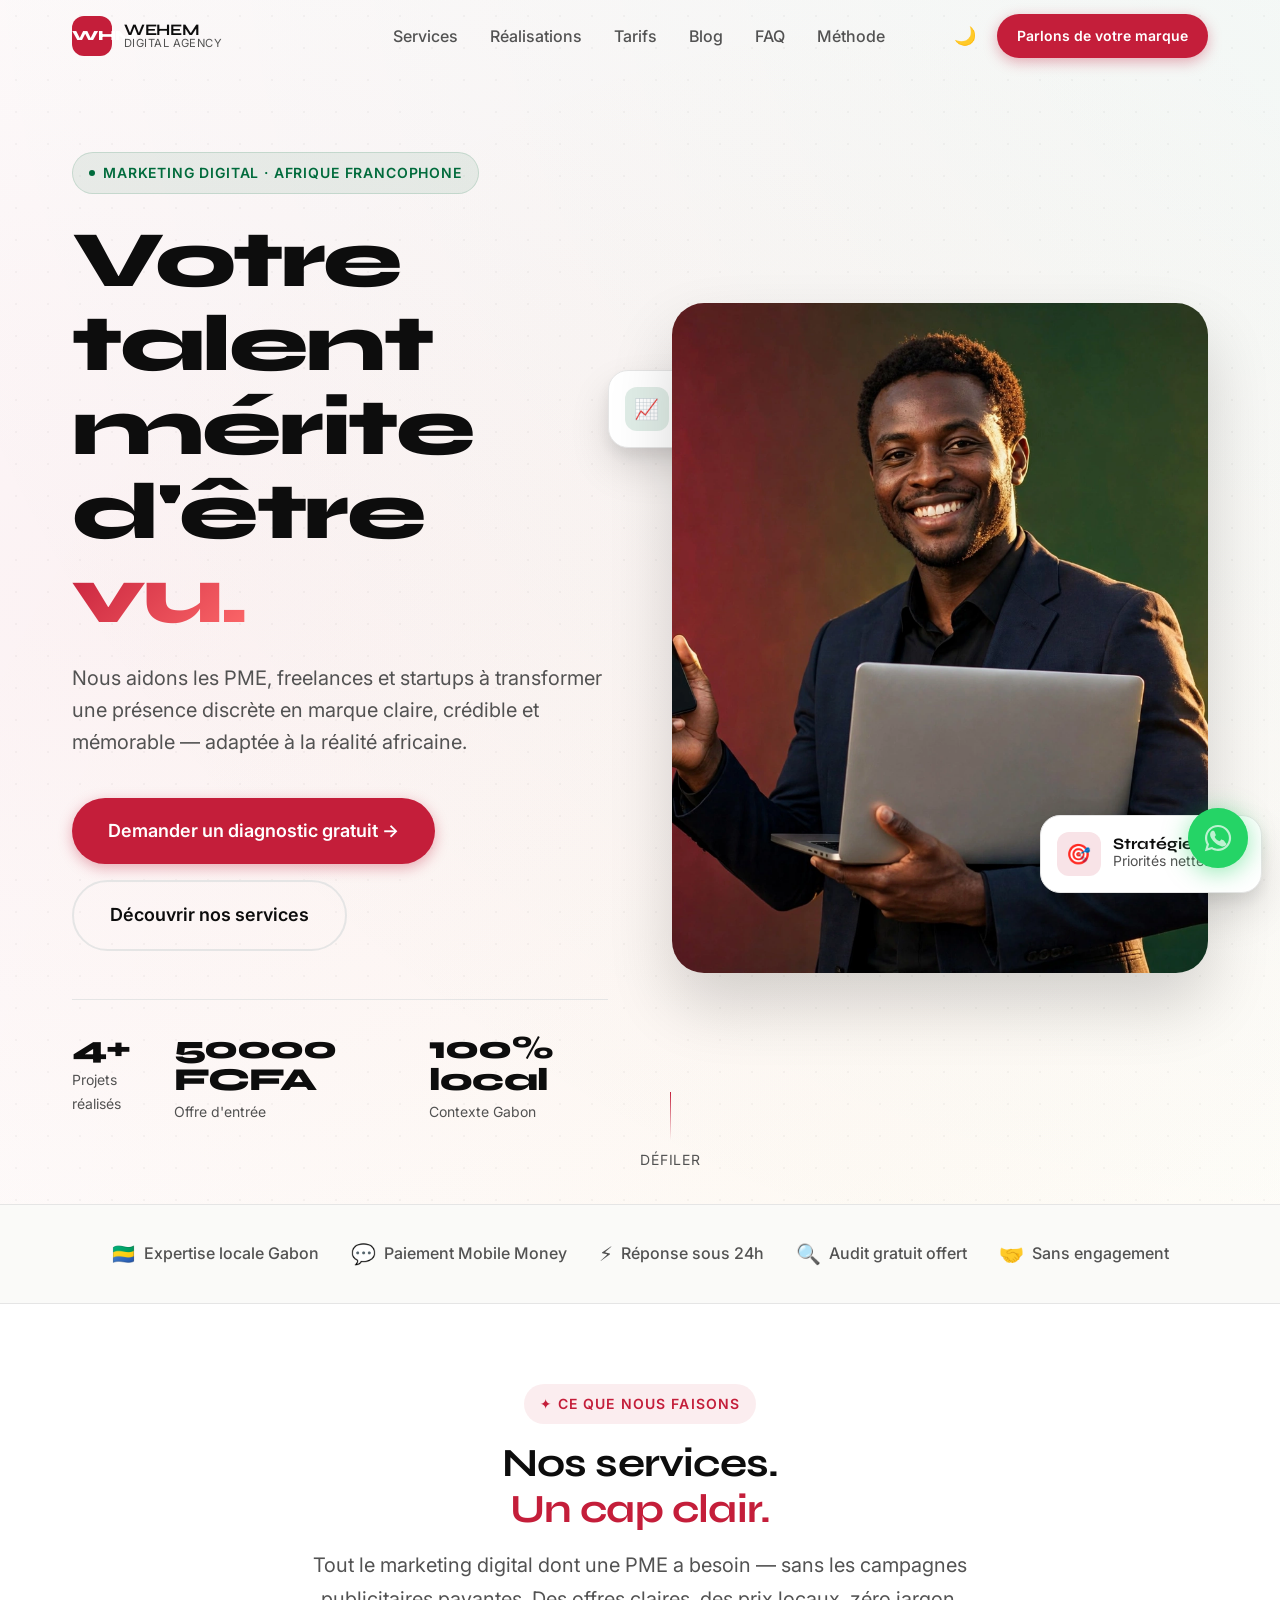
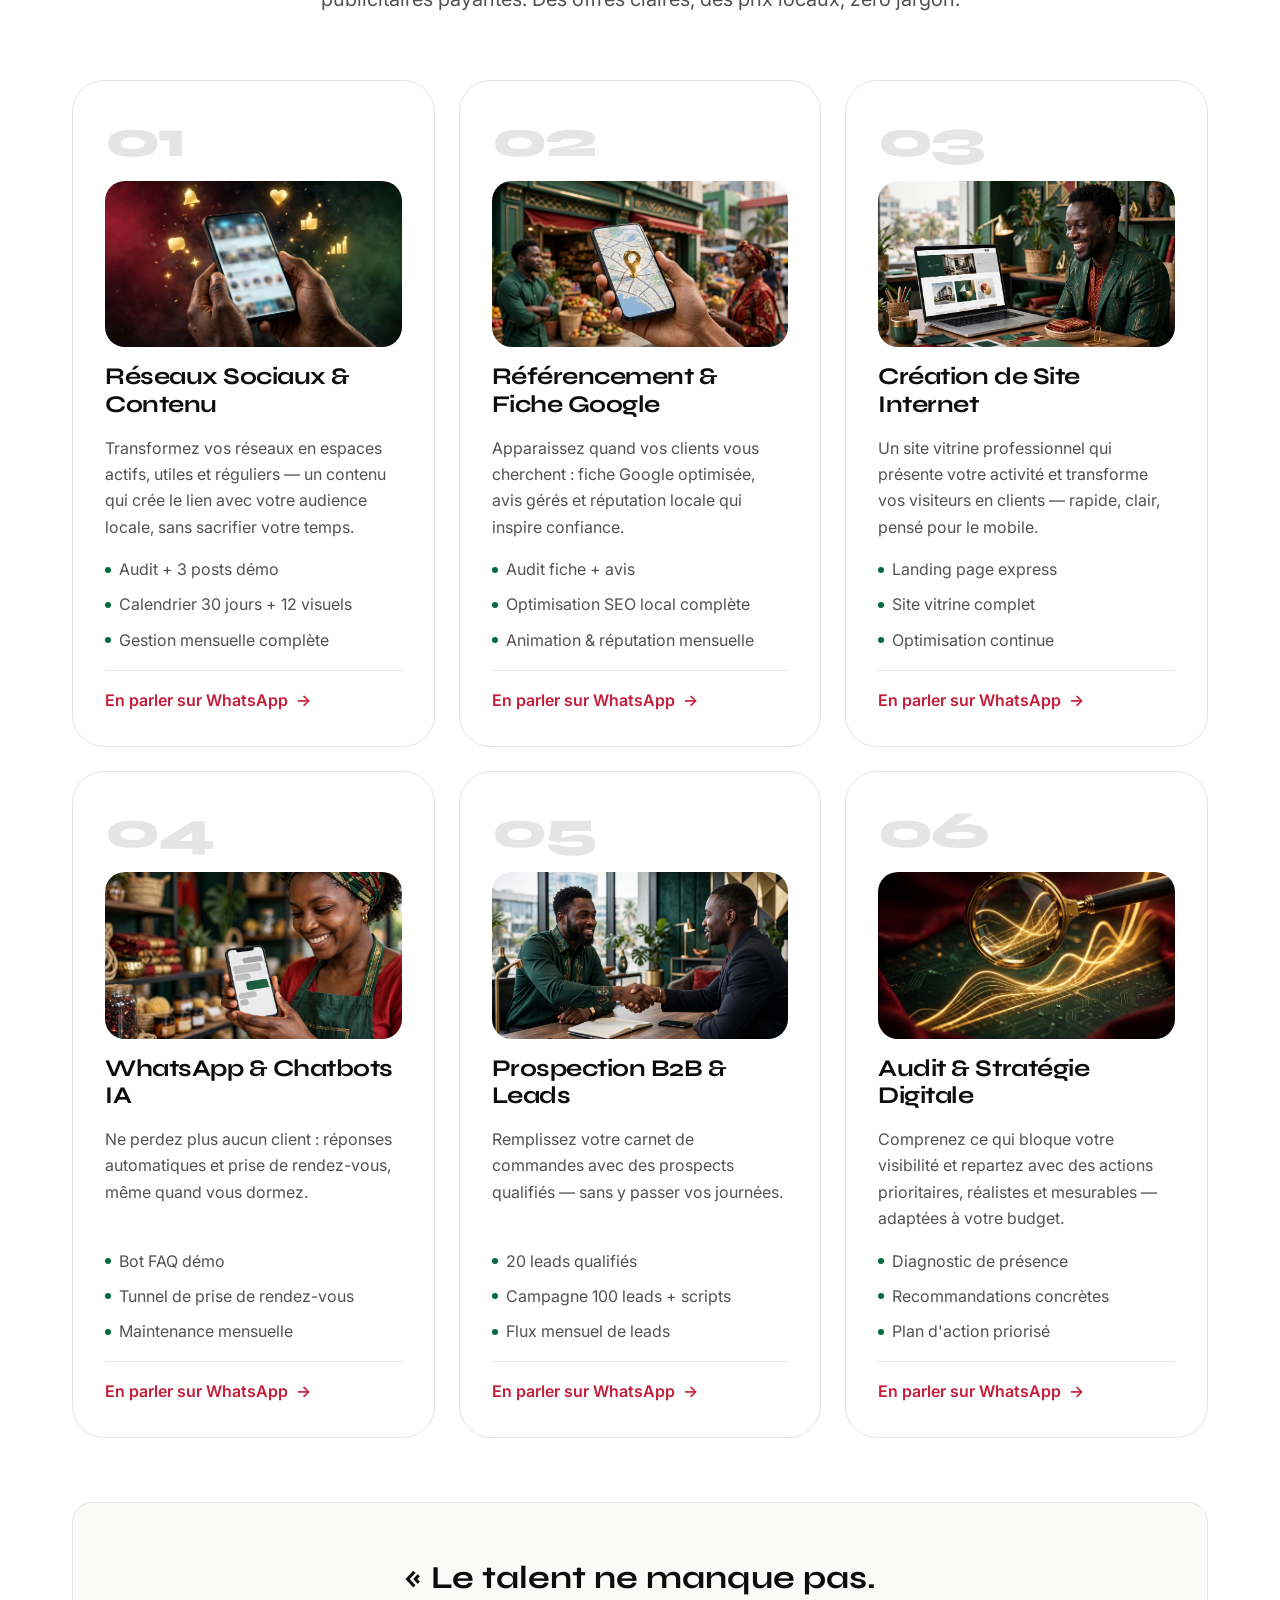
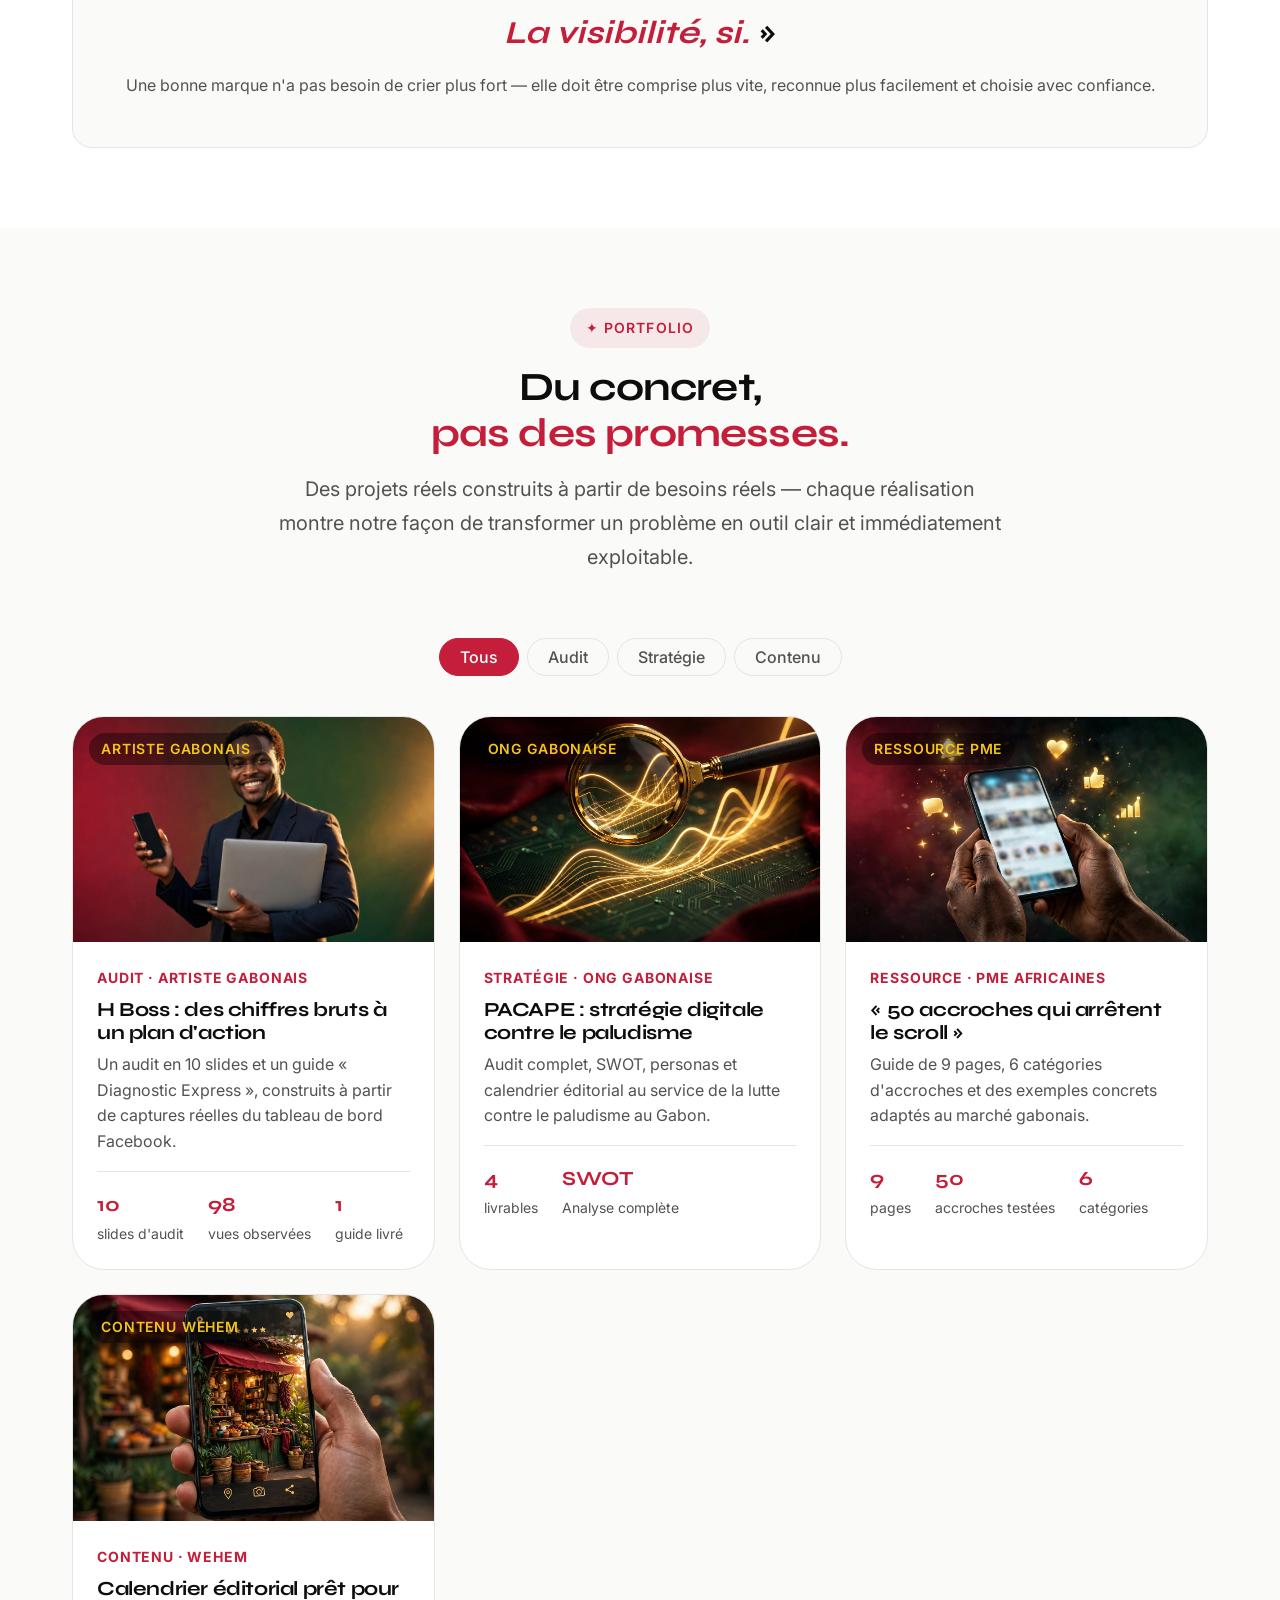
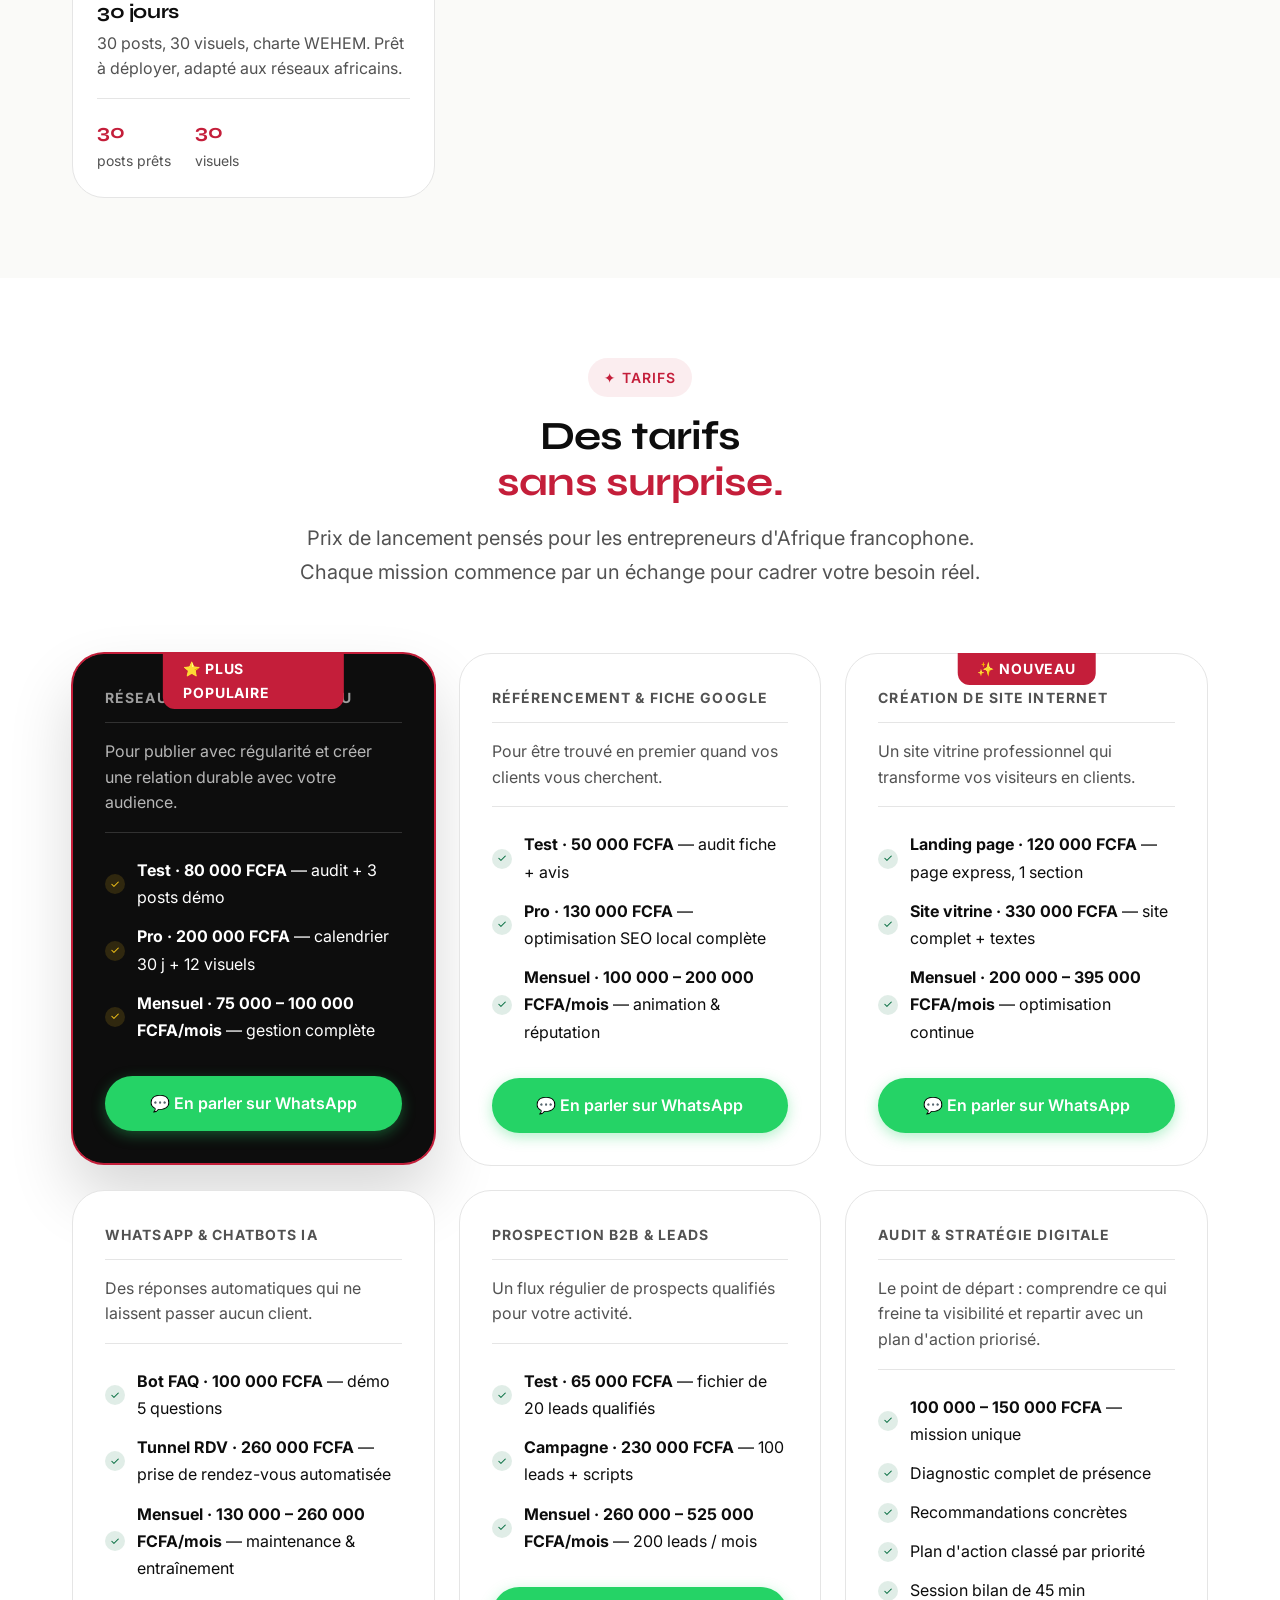
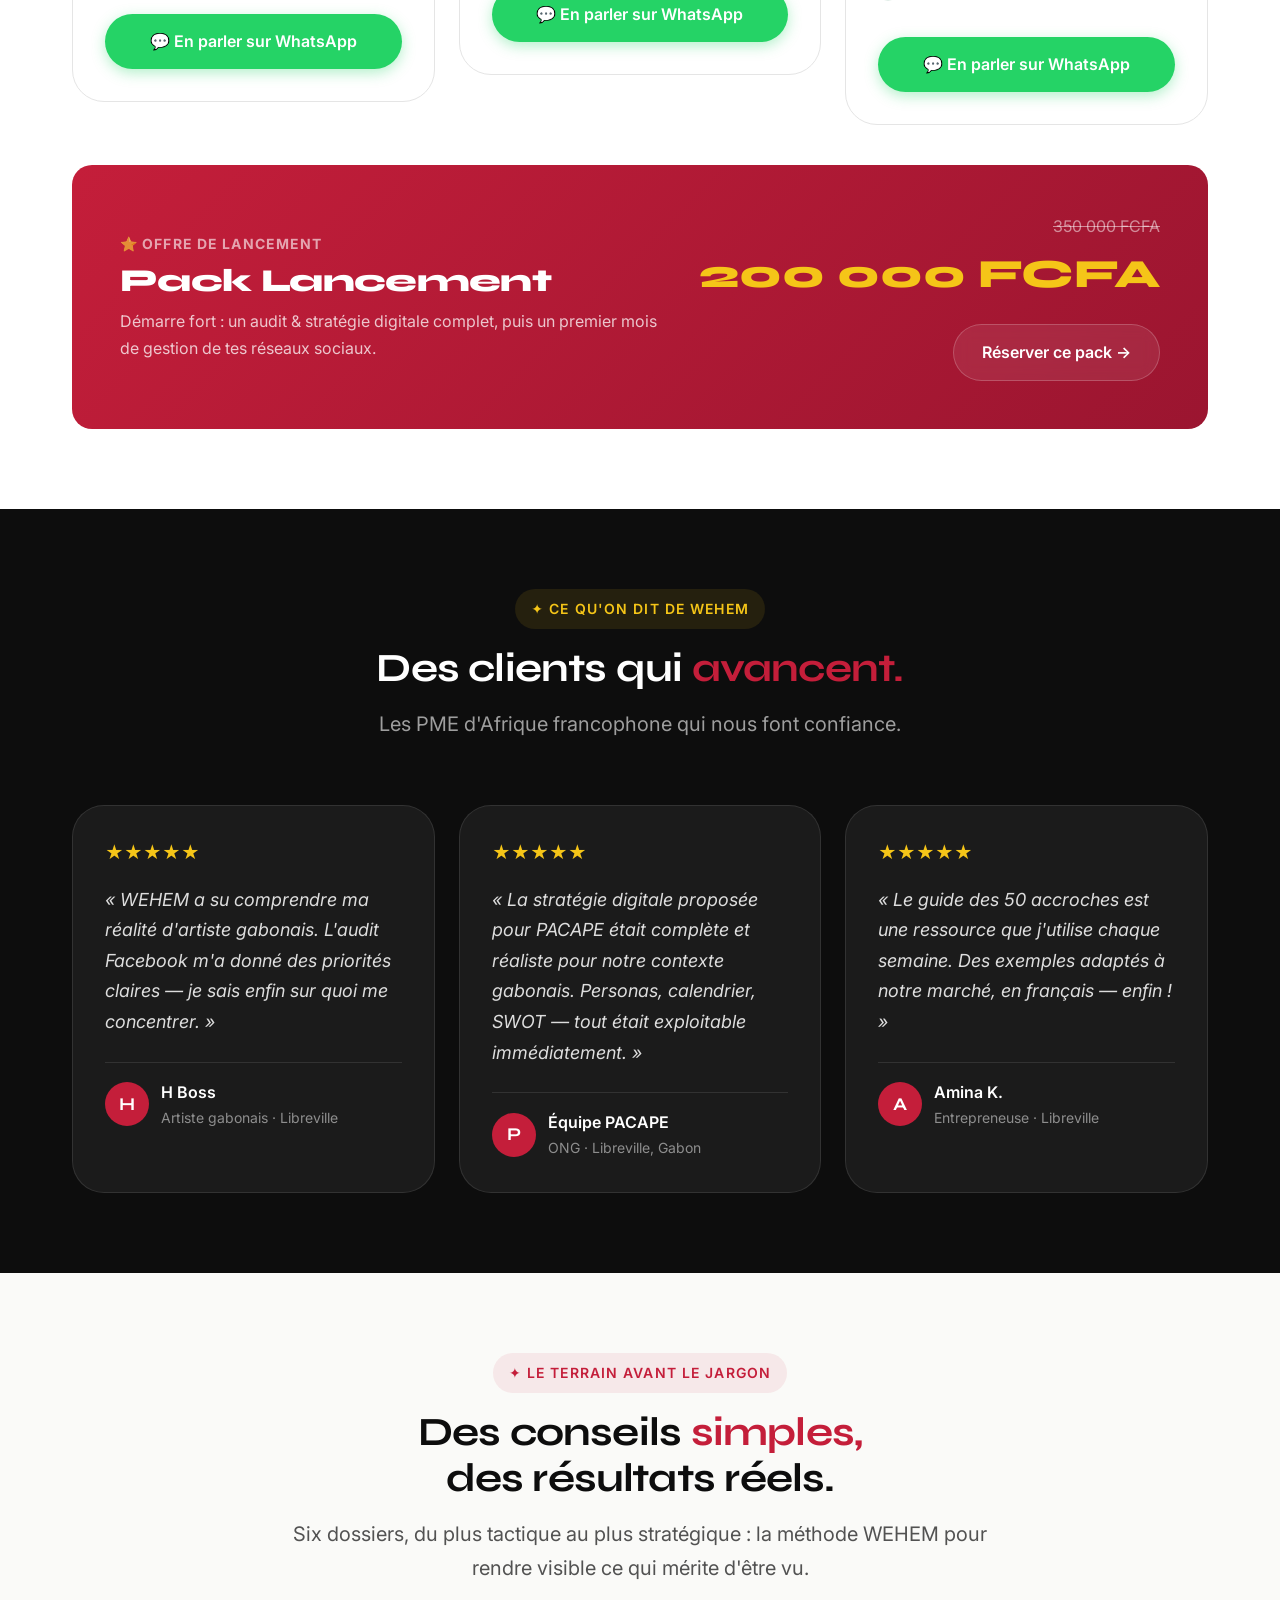
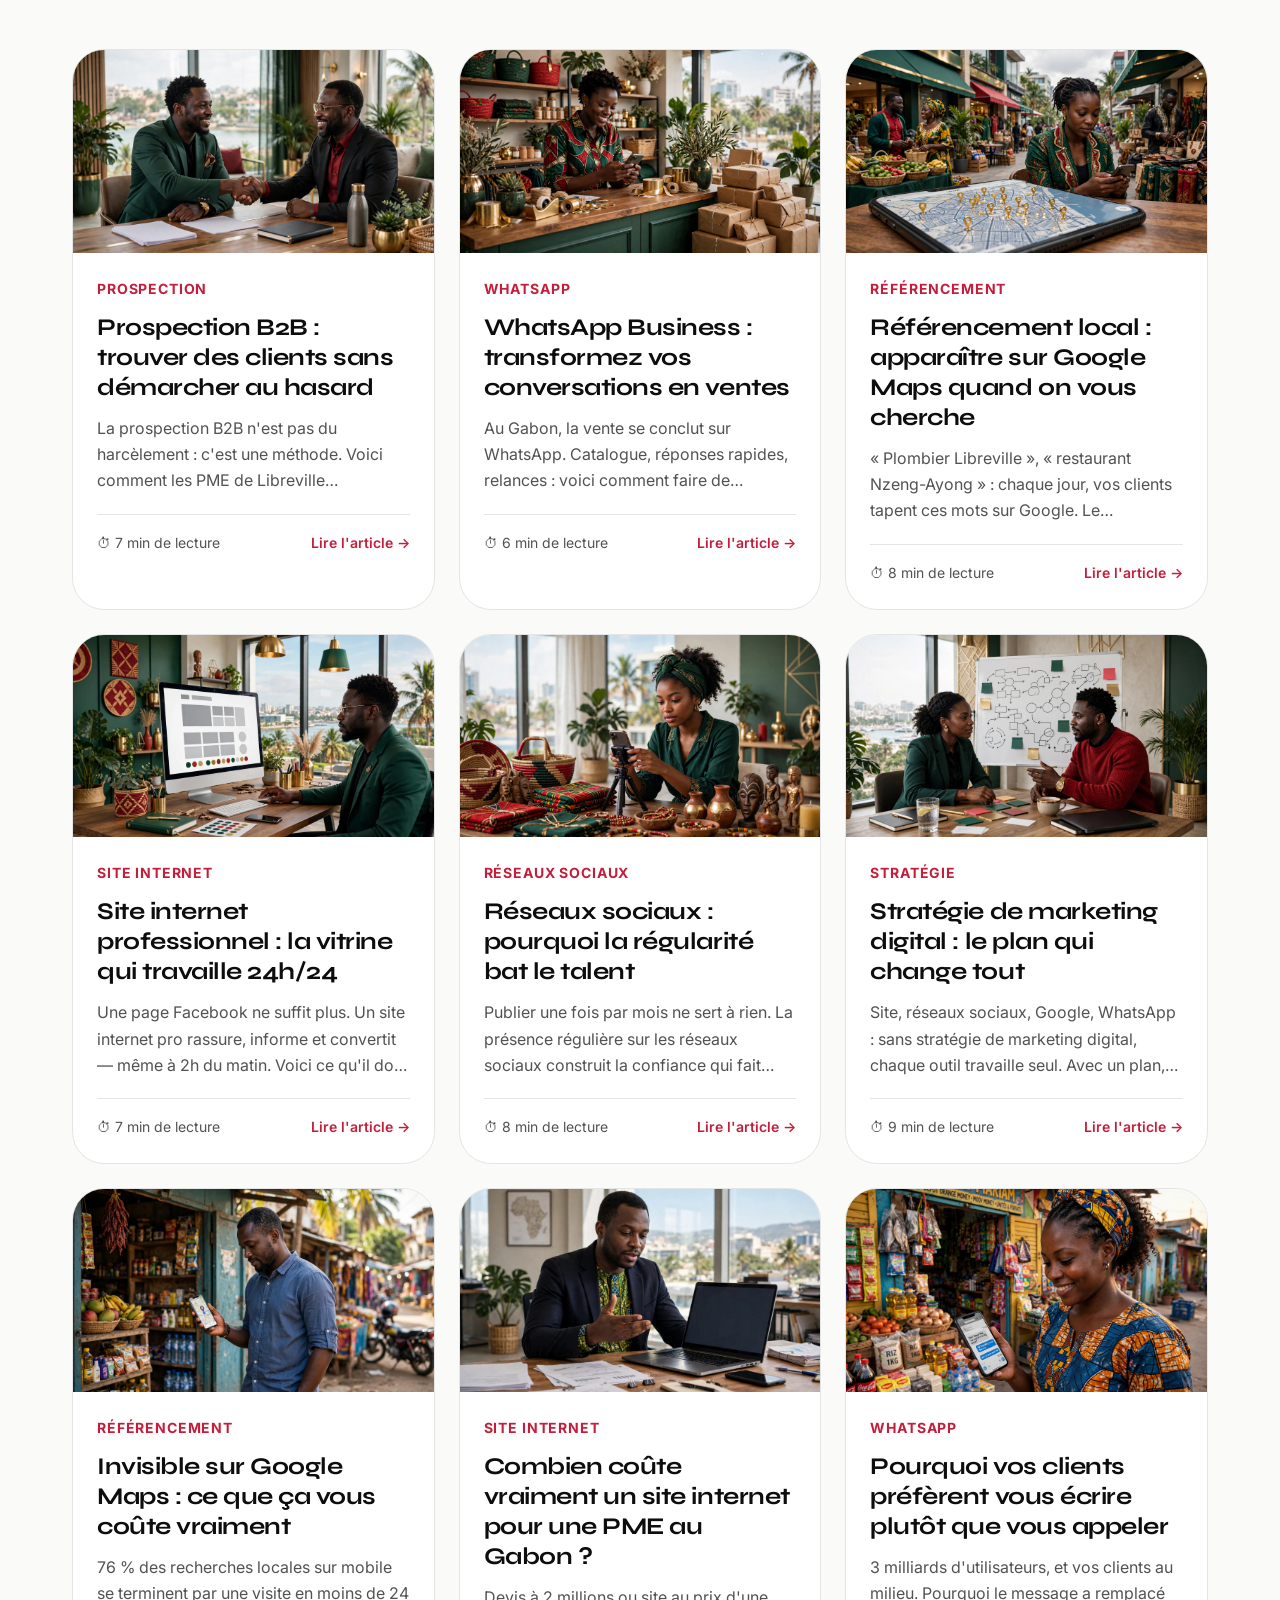
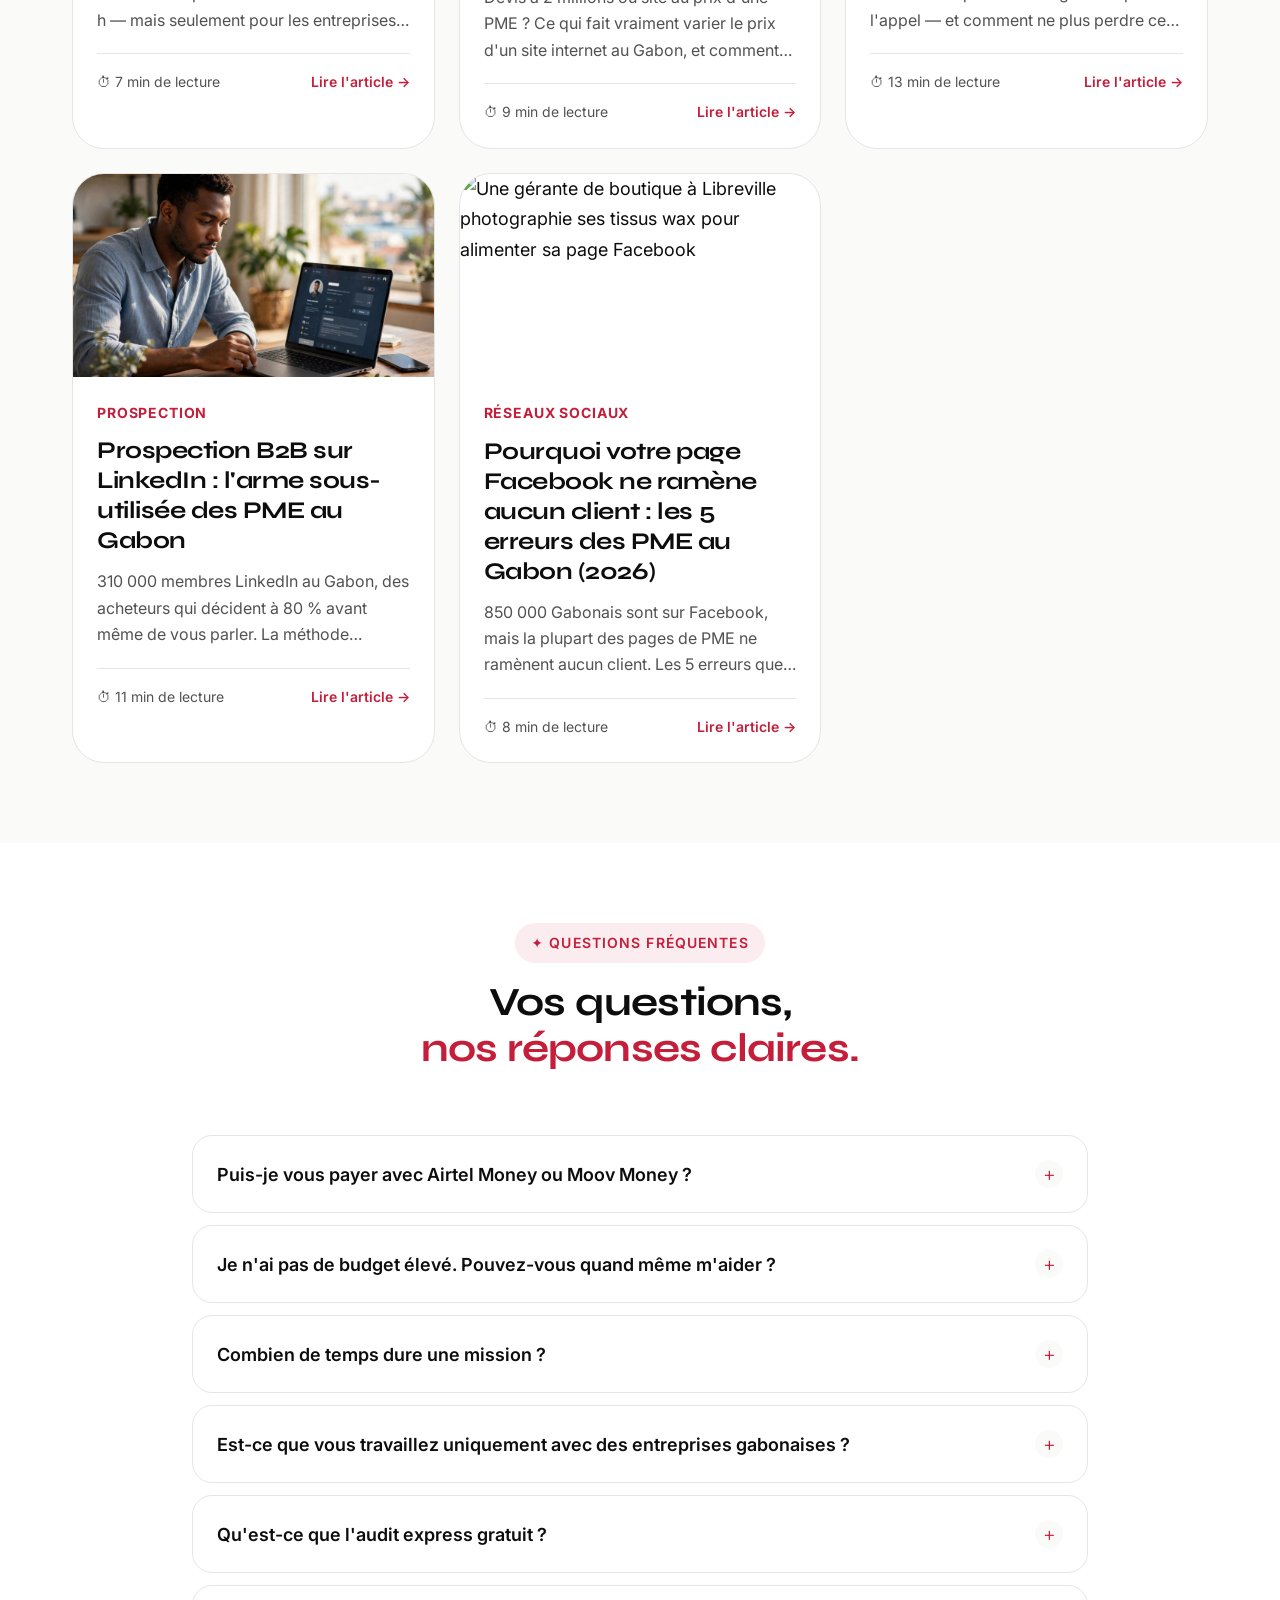
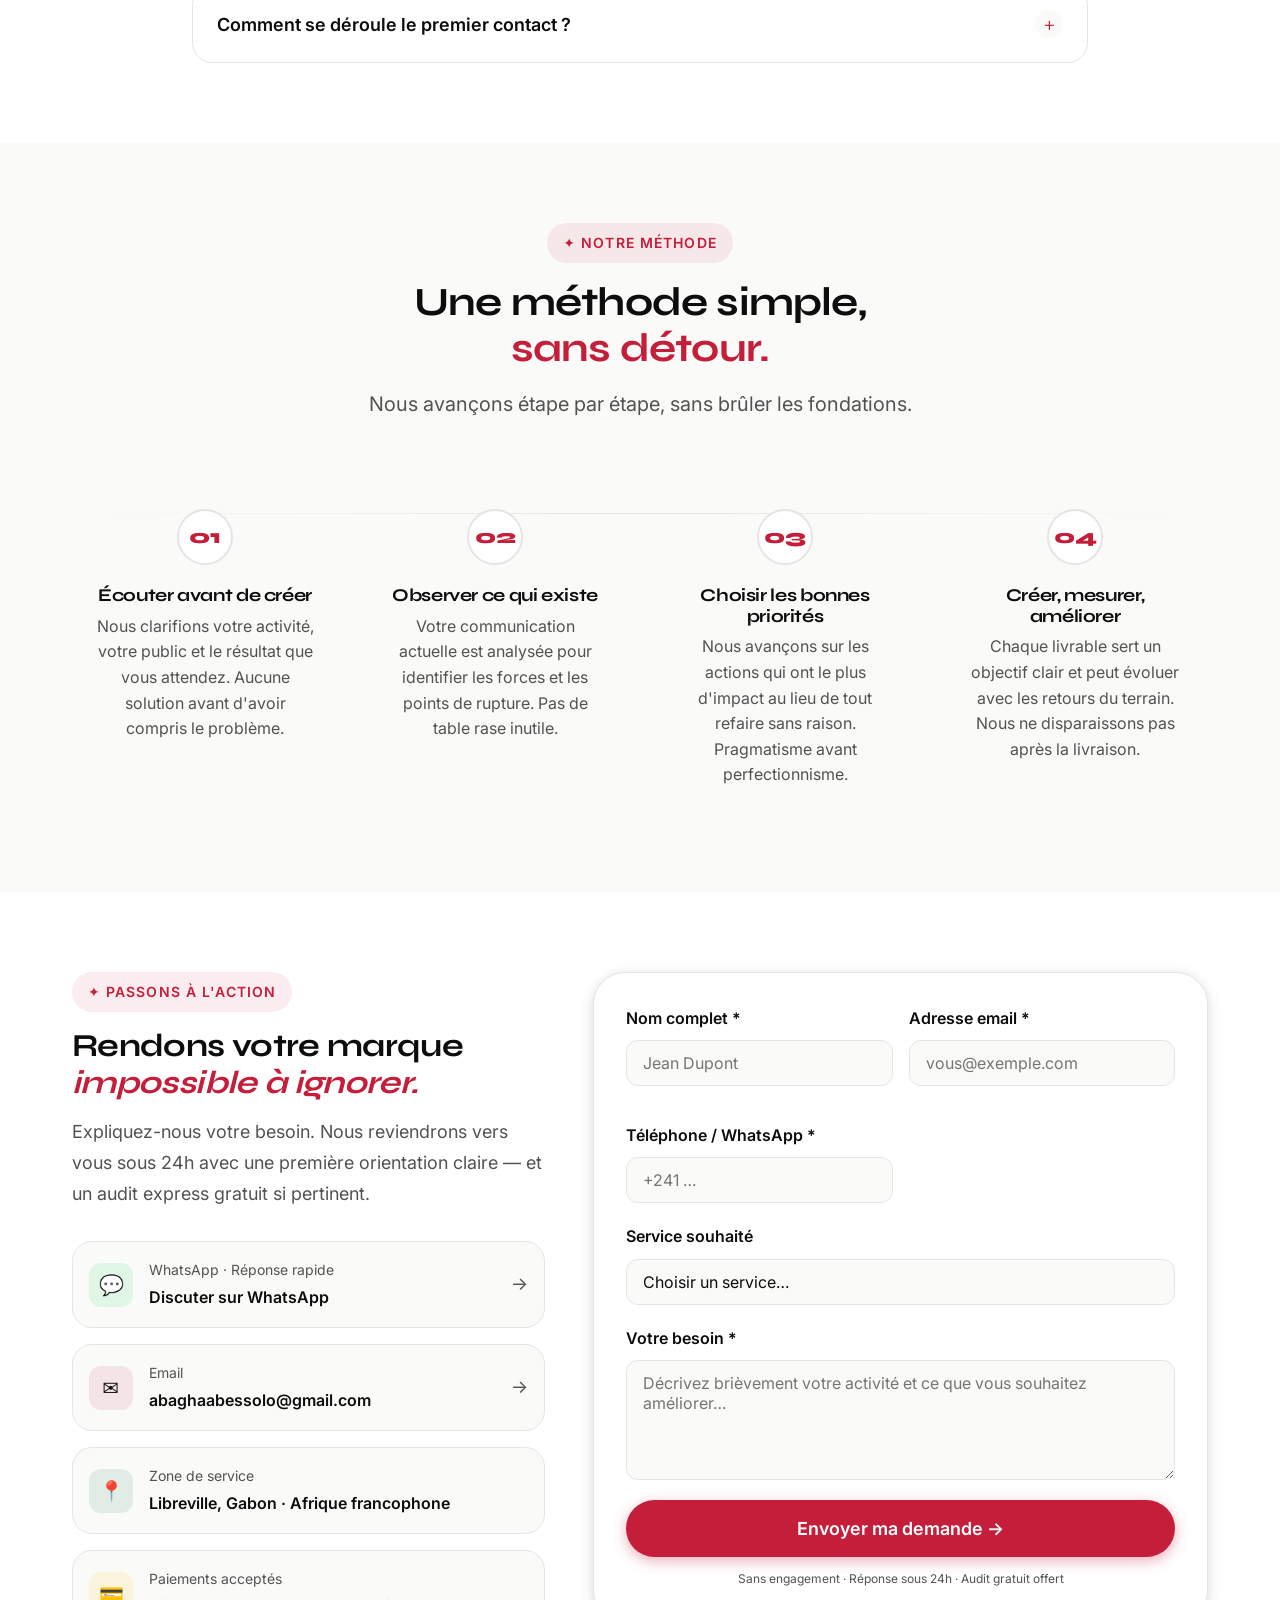
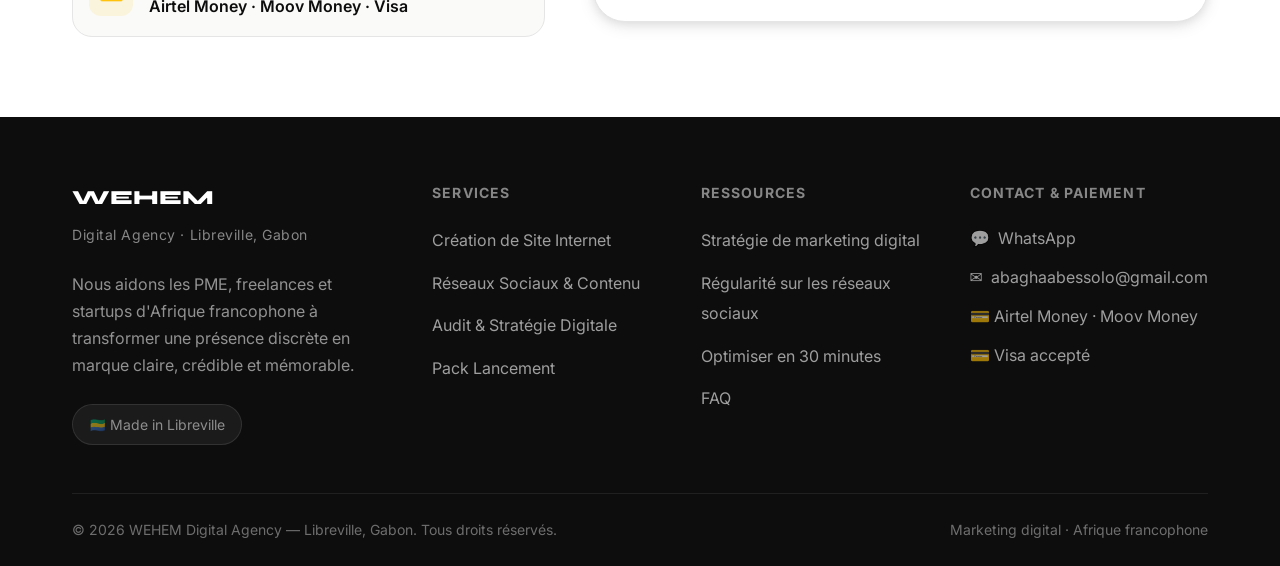
==== commit 2d45a26d: "Déploiement du site WEHEM" ====
--- a/index.html
+++ b/index.html
@@ -1133,6 +1133,28 @@
               </div>
             </div>
           </article>
+<!-- Article 11 -->
+          <article class="blog-card reveal">
+            <div class="blog-card__thumb">
+              <img
+                data-src="https://wehem-agency.github.io/images/blog-facebook-pme-erreurs.jpg"
+                src="data:image/svg+xml,%3Csvg xmlns='http://www.w3.org/2000/svg' viewBox='0 0 16 9'%3E%3C/svg%3E"
+                alt="Une gérante de boutique à Libreville photographie ses tissus wax pour alimenter sa page Facebook"
+                width="440" height="248"
+                loading="lazy"
+              />
+            </div>
+            <div class="blog-card__body">
+              <div class="blog-card__category">Réseaux sociaux</div>
+              <h3 class="blog-card__title">Pourquoi votre page Facebook ne ramène aucun client : les 5 erreurs des PME au Gabon (2026)</h3>
+              <p class="blog-card__excerpt">850 000 Gabonais sont sur Facebook, mais la plupart des pages de PME ne ramènent aucun client. Les 5 erreurs que je vois partout à Libreville — et la méthode simple pour les corriger.</p>
+              <div class="blog-card__foot">
+                <span class="blog-card__read-time">⏱ 8 min de lecture</span>
+                <a href="#" class="blog-card__link" data-article="article-11">Lire l'article →</a>
+              </div>
+            </div>
+          </article>
+
 
           <!-- Articles extensibles (masqués par défaut) -->
           <div id="article-1" class="blog-article">
@@ -1520,6 +1542,94 @@
               </div>
             </div>
           </div>
+<div id="article-11" class="blog-article">
+            <div class="blog-article__content">
+              <img src="https://wehem-agency.github.io/images/blog-facebook-pme-erreurs.jpg" alt="Une gérante de boutique à Libreville photographie ses tissus wax pour alimenter sa page Facebook" loading="lazy" style="width:100%;border-radius:12px;margin-bottom:1.5rem" />
+              <p><em>Une page Facebook ne vaut que ce qu&#x27;on y met : voici ce qui bloque vraiment, et la méthode simple pour la transformer en machine à clients.</em></p>
+              <p>J&#x27;ai audité des dizaines de pages Facebook de PME à Libreville et en Afrique centrale francophone. Et je peux vous dire un secret de polichinelle : <strong>la plupart de ces pages ne rapportent pas un seul client</strong>. Pas parce que Facebook ne marche pas. Mais parce qu&#x27;elles sont gérées comme des affiches collées sur un mur, au lieu d&#x27;être gérées comme une boutique ouverte.</p>
+              <p>Pourtant les chiffres sont là. Selon le rapport <em>Digital 2026 : Gabon</em> de DataReportal, basé sur les données publicitaires de Meta, <strong>Facebook comptait 850 000 utilisateurs au Gabon fin 2025</strong>, sur une population d&#x27;environ 2,6 millions d&#x27;habitants. Le pays comptait 1,87 million d&#x27;internautes, soit une pénétration internet de 71,9 %. Autrement dit : <strong>vos clients sont sur Facebook</strong>. Si votre page ne vous ramène rien, le problème n&#x27;est pas le canal. C&#x27;est la façon dont vous l&#x27;utilisez.</p>
+              <p>Petite parenthèse honnête, parce que je ne vais pas vous vendre du rêve : depuis le 17 février 2026, l&#x27;accès aux réseaux sociaux est restreint au Gabon sur décision de la Haute Autorité de la Communication — Facebook, WhatsApp, Instagram, YouTube et TikTok sont concernés. Selon un rapport publié en août 2026 par ParadigmHQ, <strong>cette restriction était toujours en cours à cette date</strong>. Ça complique les choses, oui. Mais les PME gabonaises continuent de vendre : beaucoup de clients et d&#x27;entreprises contournent le blocage avec un VPN, et la preuve de l&#x27;enjeu est massive — en février 2026, un restaurateur de Libreville racontait à la BBC que <strong>près de 40 % de ses clients venaient de ses publications en ligne</strong>. Voilà ce qui est en jeu quand votre page dort.</p>
+              <p>Passons aux choses sérieuses : les 5 erreurs que je vois partout, et comment les corriger.</p>
+              <h4>Erreur n°1 : votre page est une vitrine, pas une boutique</h4>
+              <p>Ouvrez votre page Facebook comme un client qui ne vous connaît pas. Que voit-il ? Une photo de couverture floue datant de 2022, une description vide ou copiée-collée d&#x27;ailleurs, aucun bouton « Écrivez-nous », aucun lien WhatsApp, aucun numéro de téléphone visible.</p>
+              <p>C&#x27;est l&#x27;erreur la plus bête et la plus coûteuse. <strong>Un visiteur qui ne trouve pas en 5 secondes comment vous contacter est un visiteur perdu.</strong> Et contrairement à ce qu&#x27;on croit, optimiser sa page, ça ne coûte rien :</p>
+              <ul>
+                <li>Mettez une photo de couverture nette qui montre votre activité réelle — pas un logo pixellisé téléchargé il y a trois ans.</li>
+                <li>Remplissez la section « À propos » avec ce que vous faites, pour qui, et où — en phrases simples, avec vos mots.</li>
+                <li>Activez le bouton d&#x27;appel à l&#x27;action principal : <strong>« Envoyer un message » ou un lien WhatsApp direct</strong>. C&#x27;est LE bouton qui transforme un visiteur en prospect.</li>
+                <li>Ajoutez votre numéro de téléphone, votre quartier, vos horaires. Au Gabon, les clients veulent savoir <em>où</em> vous êtes avant de vous écrire.</li>
+              </ul>
+              <p>Petit bonus que peu de gens savent : une page Facebook bien remplie apparaît aussi sur Google quand on cherche le nom de votre entreprise. Votre page peut devenir votre mini-site gratuit — à condition de la traiter comme tel.</p>
+              <h4>Erreur n°2 : vous publiez « quand vous avez le temps »</h4>
+              <p>Je vois des pages avec 3 posts en janvier, un silence de 4 mois, puis 7 posts en une semaine parce que « il fallait rattraper ». Ça ne marche pas. L&#x27;algorithme de Facebook récompense la <strong>régularité</strong>, pas l&#x27;intensité.</p>
+              <p>Les recommandations des spécialistes convergent en 2026 : <strong>3 publications par semaine</strong> suffisent pour une PME sur Facebook (sources : Effet Papillon, Referenseo). Pas 3 par jour. Pas 10 par mois en rafale. Trois, chaque semaine, sans interruption.</p>
+              <p>Et voici la vérité que personne ne vous dit : pour une PME sans community manager dédié, tenir 3 posts par semaine demande environ <strong>6 à 10 heures de travail hebdomadaire</strong> si vous gérez deux réseaux (conception, visuel, rédaction, modération). C&#x27;est ce volume, plus que le manque d&#x27;idées, qui fait abandonner la plupart des pages. D&#x27;où ma recommandation : <strong>préparez vos contenus par lot</strong>, une ou deux semaines à l&#x27;avance, avec un outil de planification. Le jour où vous « n&#x27;avez pas le temps », la publication part quand même.</p>
+              <p>Un rythme réaliste que je recommande à mes clients à Libreville :</p>
+              <ul>
+                <li><strong>Lundi</strong> : un contenu utile ou inspirant (conseil, coulisses, astuce métier).</li>
+                <li><strong>Mercredi</strong> : un contenu de preuve (avis client, avant/après, photo d&#x27;une commande prête).</li>
+                <li><strong>Vendredi</strong> : un contenu d&#x27;offre claire avec appel à l&#x27;action (promotion, nouveau produit, rappel de vos services).</li>
+              </ul>
+              <h4>Erreur n°3 : 100 % promo, 0 % valeur</h4>
+              <p>« NOUVEAUTÉ !!! », « PROMO -20 % », « Commandez maintenant !!! »… Si chaque publication est une publicité, vos abonnés finissent par vous ignorer — et Facebook aussi, parce que personne n&#x27;interagit avec vos posts.</p>
+              <p>La règle d&#x27;or que j&#x27;applique chez WEHEM et que je recommande à tous mes clients : <strong>80 % de contenu utile, 20 % de contenu promotionnel</strong>. Sur 5 publications, 4 apportent quelque chose (un conseil, une démonstration, une histoire, un témoignage) et une seule vend directement.</p>
+              <p>Concrètement, si vous tenez un salon de coiffure à Libreville, au lieu de poster 5 fois « Venez vous coiffer chez nous », postez :</p>
+              <ul>
+                <li>Comment entretenir ses tresses sous la chaleur de Libreville <em>(utile)</em>.</li>
+                <li>Les coulisses : votre équipe qui prépare le salon le matin <em>(humain)</em>.</li>
+                <li>Une cliente satisfaite, avec son accord <em>(preuve)</em>.</li>
+                <li>Votre réponse à une question fréquente : « combien de temps dure une pose ? » <em>(pédagogique)</em>.</li>
+                <li>Et enfin : votre offre du week-end <em>(promo)</em>.</li>
+              </ul>
+              <p>Devinez quel type de page attire des clientes ? Celle qui donne envie de <em>suivre</em>, pas celle qui donne envie de <em>se désabonner</em>.</p>
+              <h4>Erreur n°4 : vous ne répondez à personne</h4>
+              <p>C&#x27;est l&#x27;erreur qui me fait le plus mal au cœur. Une cliente commente « C&#x27;est combien ? » sous une publication… et n&#x27;obtient jamais de réponse. Un prospect envoie un message privé… lu, jamais répondu. <strong>Chaque commentaire sans réponse est un client que vous venez de perdre devant tout le monde.</strong></p>
+              <p>Retenez ceci : sur Facebook, <strong>l&#x27;engagement est le carburant de la visibilité</strong>. Quand vous répondez aux commentaires, vous envoyez à l&#x27;algorithme le signal que votre page est vivante — et il la montre à plus de monde. Quand vous ignorez, c&#x27;est l&#x27;inverse. Répondre n&#x27;est pas de la politesse, c&#x27;est de la stratégie.</p>
+              <p>Mes règles non négociables :</p>
+              <ul>
+                <li>Répondez à <strong>tous les commentaires</strong> sous vos publications, dans les 24 heures maximum. Même un simple merci.</li>
+                <li>Répondez aux messages privés <strong>le jour même</strong>. Au Gabon, un prospect qui attend 3 jours est un prospect qui a déjà acheté ailleurs.</li>
+                <li>Posez des questions à la fin de vos posts pour provoquer des réponses : « Vous préférez quel modèle ? », « Vous êtes plutôt livraison ou retrait ? »</li>
+              </ul>
+              <p>Et si vous n&#x27;avez vraiment pas le temps de répondre à tout : un message d&#x27;accueil automatique et des réponses enregistrées pour les questions fréquentes (prix, horaires, livraison) changent tout. C&#x27;est exactement le genre de chose qu&#x27;on peut automatiser proprement aujourd&#x27;hui.</p>
+              <h4>Erreur n°5 : vous ne regardez jamais vos statistiques</h4>
+              <p>Facebook vous offre gratuitement un tableau de bord — les « Statistiques » de votre page — qui vous dit quels posts ont marché, à quelles heures vos abonnés sont en ligne, qui ils sont. <strong>La plupart des PME ne l&#x27;ouvrent jamais.</strong></p>
+              <p>Pourtant c&#x27;est là que se cache la vérité : peut-être que vos posts du matin ne sont vus par personne parce que vos clientes se connectent le soir. Peut-être que vos vidéos font 10 fois plus de vues que vos photos. Peut-être que 80 % de votre audience est à Libreville et 20 % à Port-Gentil — une information en or pour vos offres.</p>
+              <p>Mon rituel mensuel, 30 minutes, pas plus :</p>
+              <ol>
+                <li>Ouvrez les statistiques de la page.</li>
+                <li>Notez les 3 publications qui ont eu le plus d&#x27;interactions — et demandez-vous <em>pourquoi</em>.</li>
+                <li>Notez les heures où votre audience est en ligne.</li>
+                <li>Ajustez le planning du mois suivant en conséquence.</li>
+              </ol>
+              <p>Je dois être honnête avec vous : je n&#x27;ai trouvé <strong>aucune étude publique spécifique à l&#x27;Afrique centrale</strong> sur les taux d&#x27;engagement moyens des pages de PME. Les chiffres globaux existent, mais ils mélangent des réalités trop différentes. Alors ne copiez pas les « moyennes mondiales » : <strong>vos propres statistiques sont votre seule vraie référence</strong>. C&#x27;est elles qui vous diront ce qui marche pour <em>votre</em> business, à <em>votre</em> échelle.</p>
+              <h4>La méthode simple pour inverser la vapeur</h4>
+              <p>Résumons. Une page Facebook qui ramène des clients au Gabon en 2026, ce n&#x27;est pas de la magie, c&#x27;est une discipline :</p>
+              <ol>
+                <li><strong>Une page complète</strong> : photo nette, description claire, bouton WhatsApp ou message, téléphone, quartier, horaires.</li>
+                <li><strong>3 publications par semaine</strong>, préparées à l&#x27;avance, jamais en rafale.</li>
+                <li><strong>80 % de valeur, 20 % de promo</strong> : donnez avant de demander.</li>
+                <li><strong>Réponse à tout</strong>, le jour même : chaque interaction est un signal envoyé à l&#x27;algorithme.</li>
+                <li><strong>30 minutes de statistiques par mois</strong> pour ajuster le tir.</li>
+              </ol>
+              <p>Tenez ce rythme pendant 90 jours et revenez me dire ce qui a changé. Je ne vous promets pas des miracles — je n&#x27;ai jamais promis de chiffres que je ne peux pas vérifier. Mais je vous promets ceci : <strong>une page vivante, utile et réactive bat à tous les coups une page vitrine abandonnée</strong>. Et dans un pays où 850 000 personnes sont sur Facebook, la différence entre les deux, c&#x27;est la différence entre exister et ne pas exister.</p>
+              <h4>Sources</h4>
+              <ul>
+                <li>DataReportal, <em>Digital 2026 : Gabon</em> — 850 000 utilisateurs Facebook fin 2025 (données publicitaires Meta), 1,87 million d&#x27;internautes, pénétration internet de 71,9 %. https://datareportal.com/reports/digital-2026-gabon</li>
+                <li>ParadigmHQ, <em>Promoting Gabon&#x27;s Digital Future</em> (août 2026) — restriction des réseaux sociaux au Gabon depuis le 17 février 2026, toujours en cours. http://paradigmhq.org/report/promoting-gabons-digital-future-a-development-focused-social-media-regulation/</li>
+                <li>Techpoint Africa (février 2026) — témoignage d&#x27;un restaurateur de Libreville : près de 40 % de ses clients venaient de ses publications en ligne. https://techpoint.africa/insight/techpoint-digest-1284/</li>
+                <li>Effet Papillon, <em>Stratégie réseaux sociaux : guide complet</em> (sept. 2026) — 3 publications/semaine recommandées pour une PME sur Facebook. https://effetpapillon.fr/20260925-9838-strategie-reseaux-sociaux-methode-complete-resultats-mesurables/</li>
+                <li>Referenseo, <em>Créer et gérer une page Facebook pour son entreprise</em> (sept. 2026) — 3 publications/semaine minimum, page Facebook positionnée sur Google. https://www.referenseo.com/blog/page-facebook-entreprise/</li>
+                <li>Abime Concept, <em>Marketing digital PME : 7 leviers</em> (sept. 2026) — règle 80/20, régularité avant intensité. https://www.abime-concept.com/2026/09/11/marketing-digital-pour-les-pme-les-7-leviers-essentiels/</li>
+              </ul>
+              <p><em>Vous voulez une page Facebook qui travaille pour vous pendant que vous travaillez ? Chez WEHEM Digital Agency, on gère des pages Facebook de PME à Libreville et en Afrique centrale : contenu régulier, réponses aux clients, statistiques suivies. Découvrez nos services : https://wehem-agency.github.io/</em></p>
+              <p style="margin-top:1.5rem">📖 <strong>À lire aussi :</strong> <a href="#" class="blog-card__link" data-article="article-5">Réseaux sociaux : pourquoi la régularité bat le talent</a></p>
+              <div class="blog-article__cta">
+                💬 <strong>Ta page Facebook dort ?</strong><br/>WEHEM la transforme en machine à clients : contenu régulier, réponses aux prospects, statistiques suivies. Écris-nous sur <a href="https://wa.me/c/24107915531" style="color:#FCD116;font-weight:600">WhatsApp</a>.
+              </div>
+            </div>
+          </div>
+
 
 
 
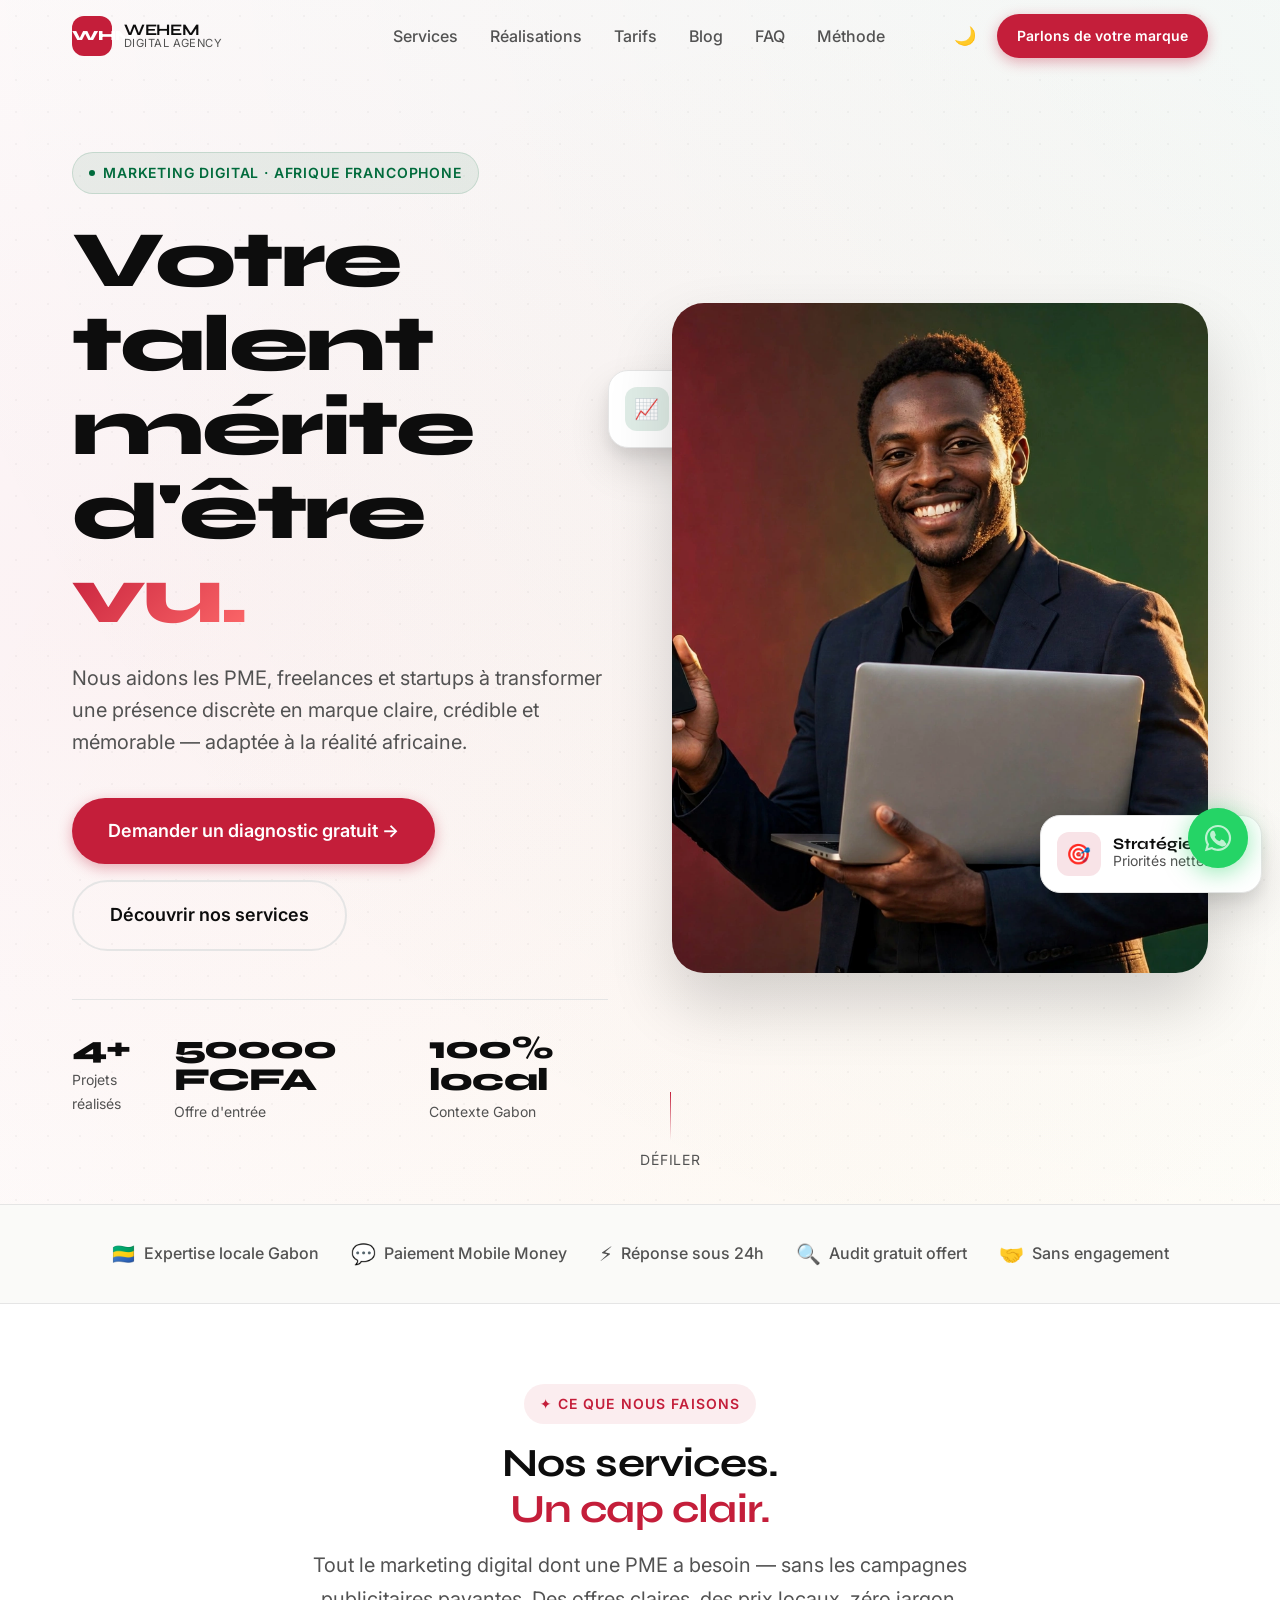
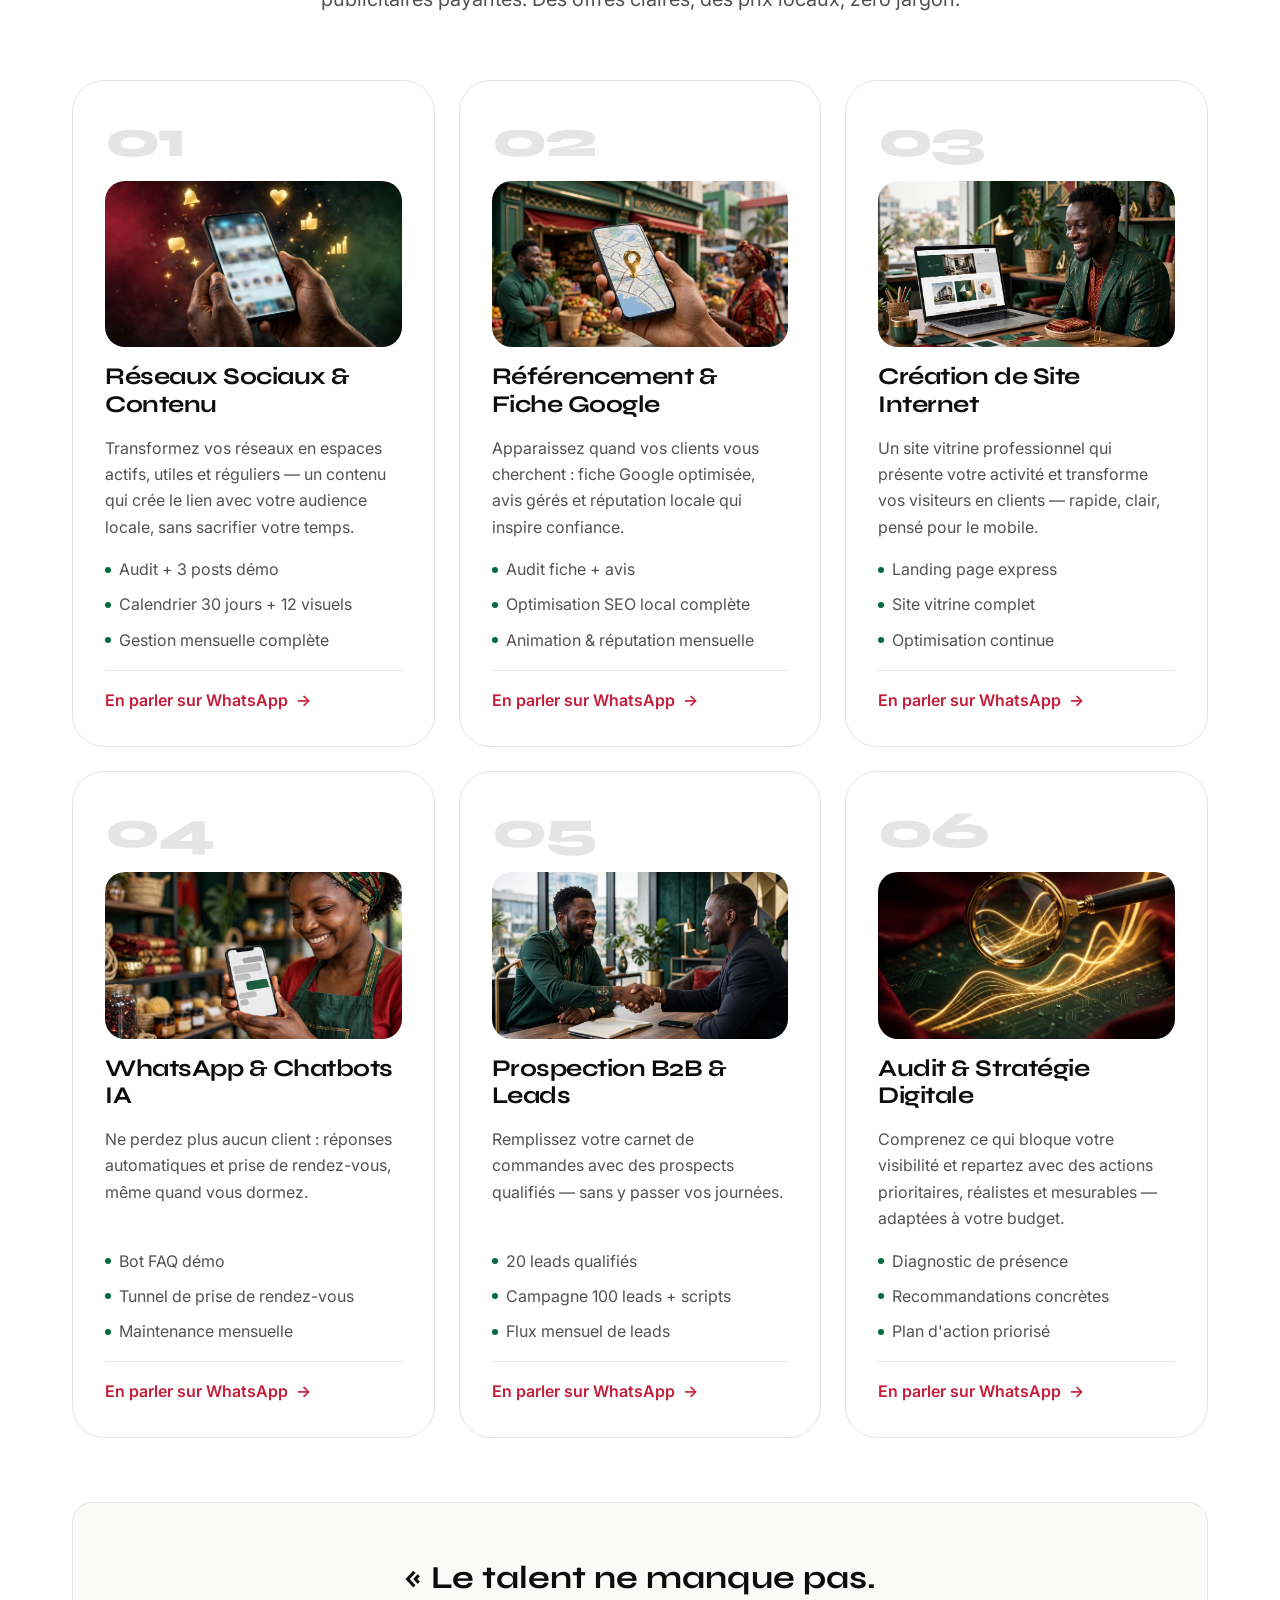
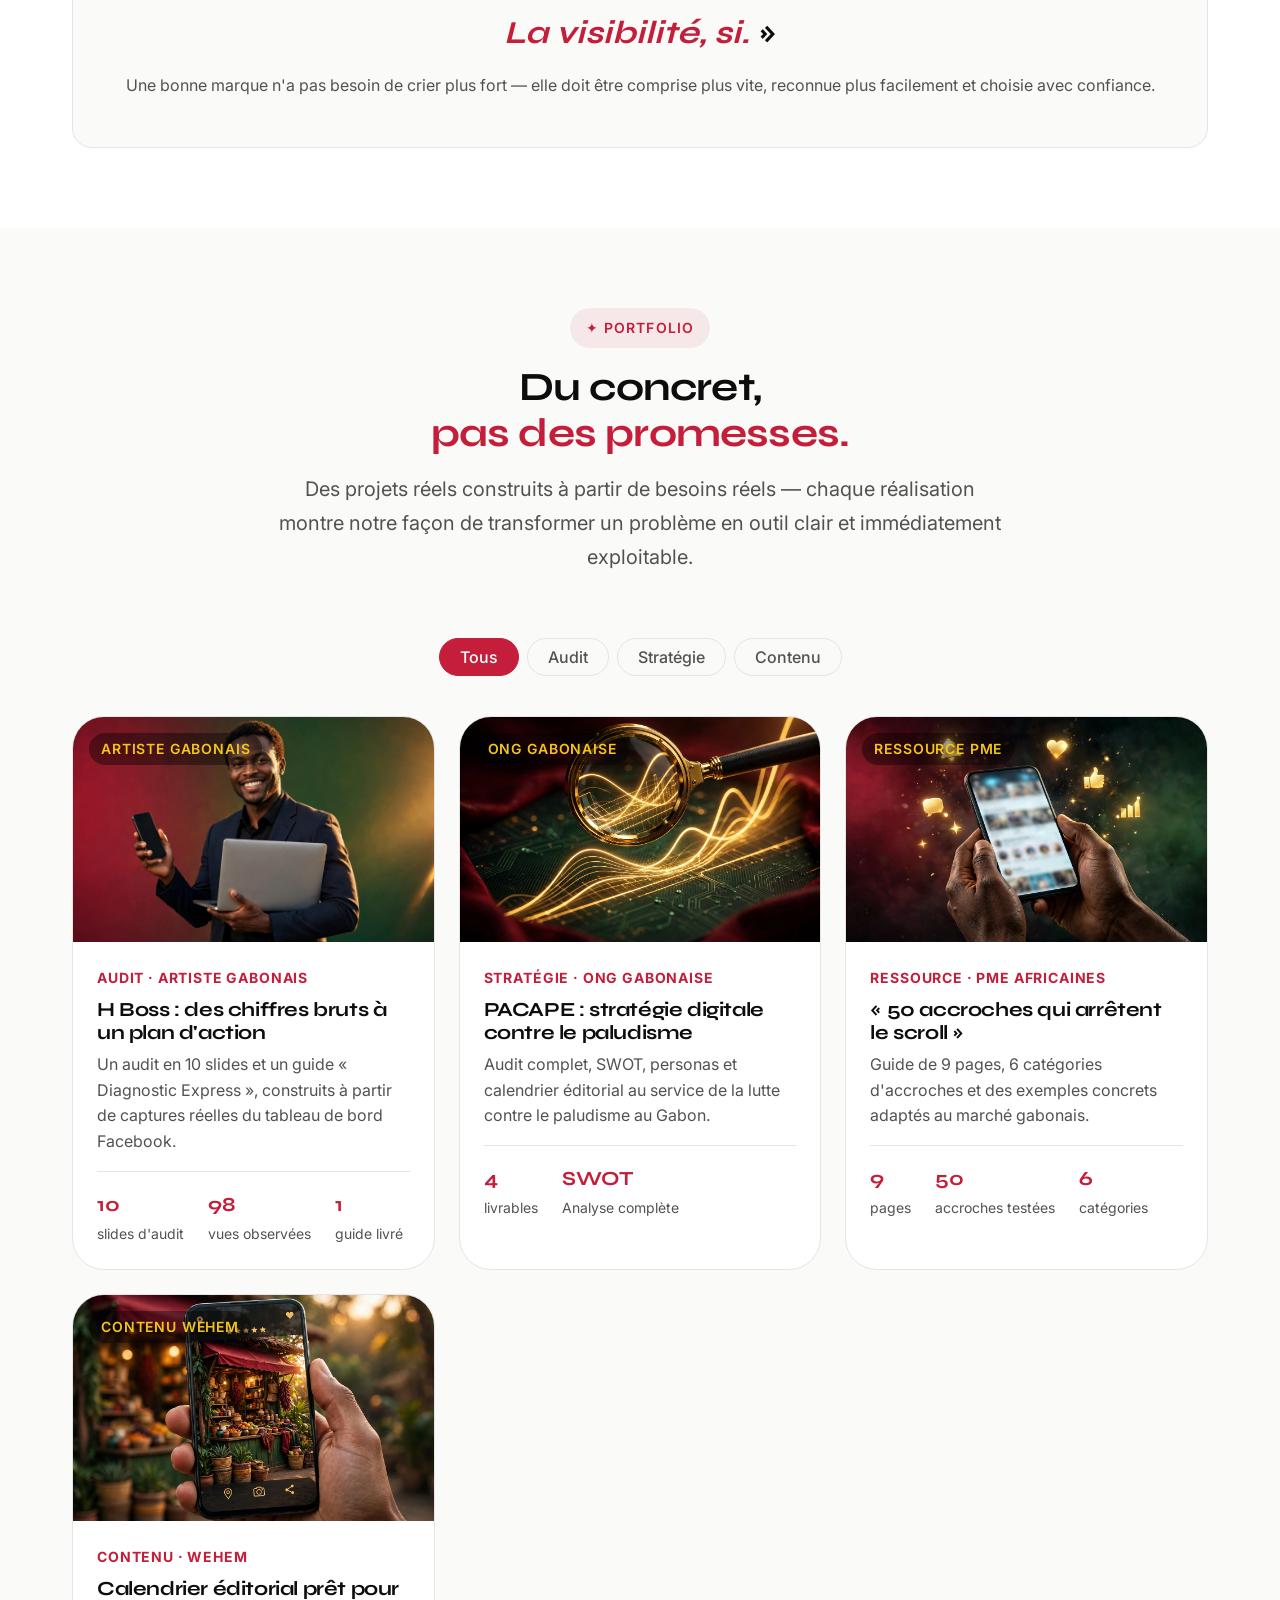
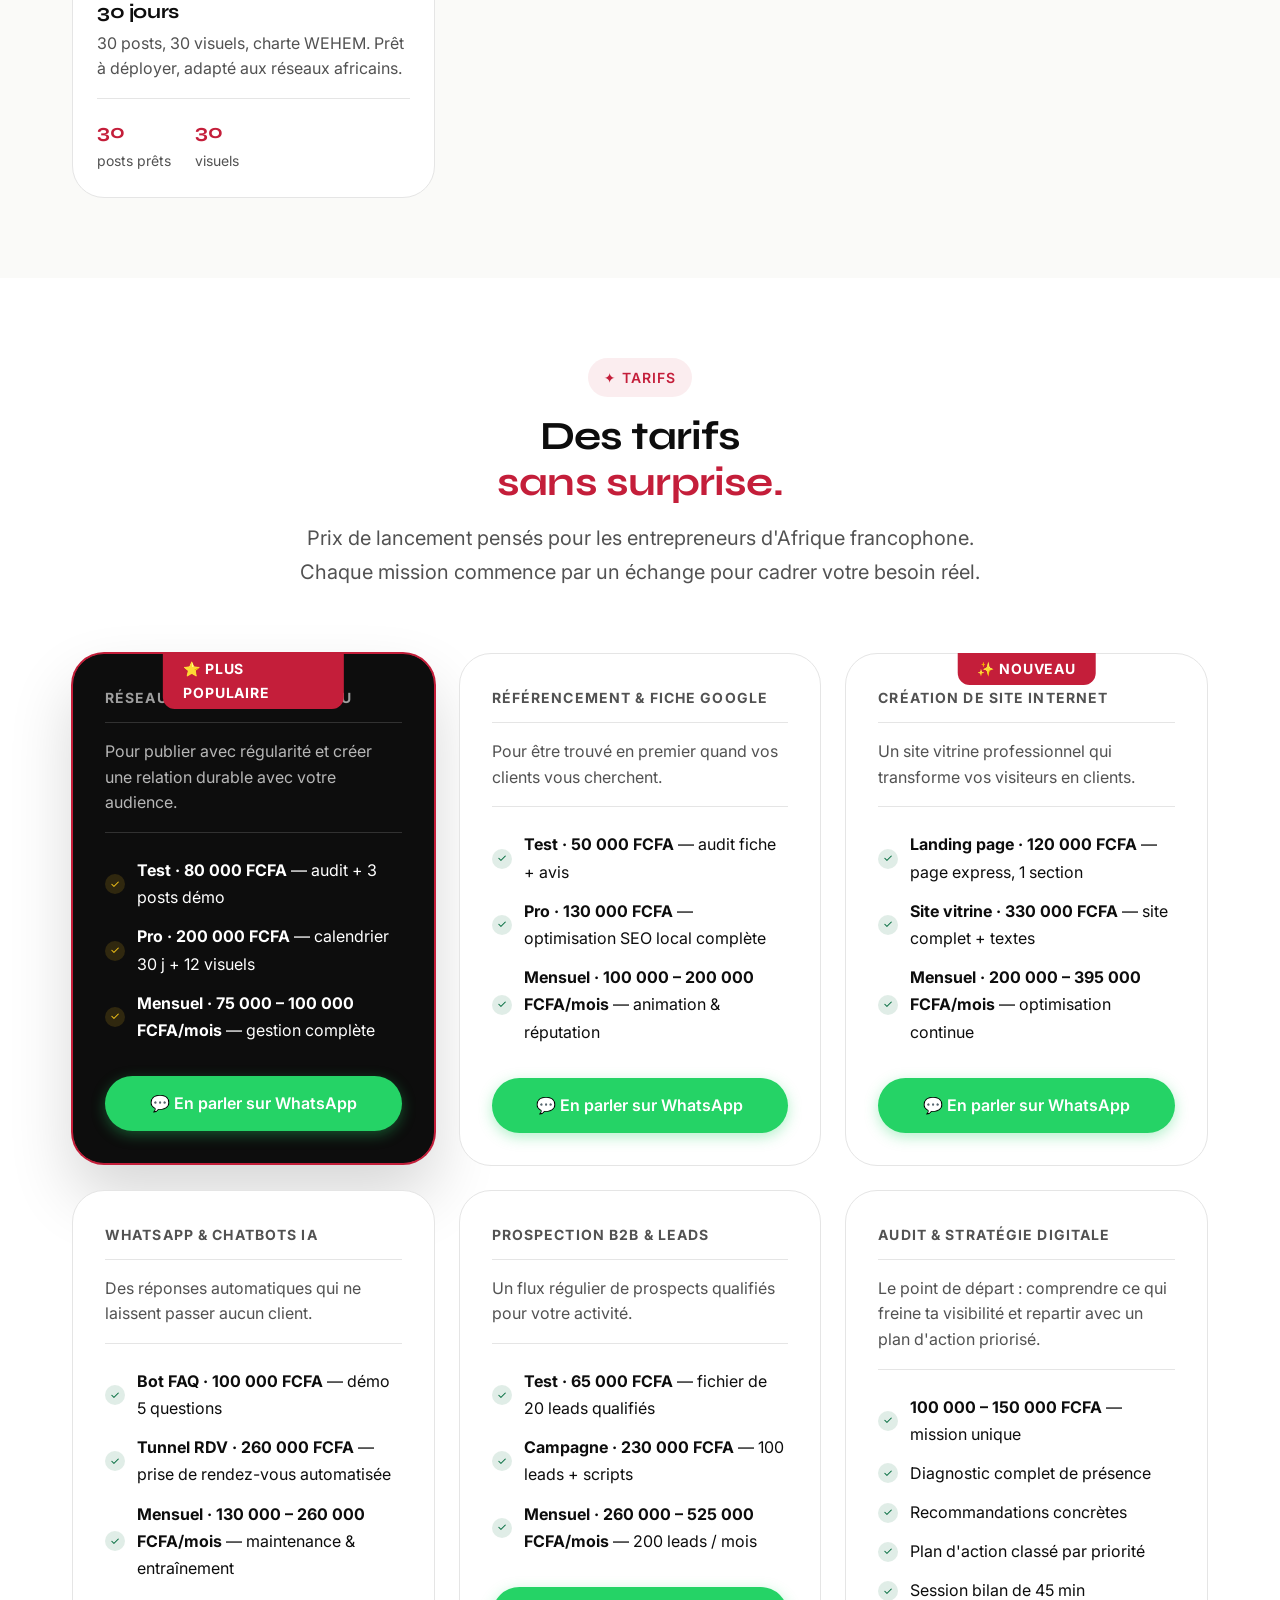
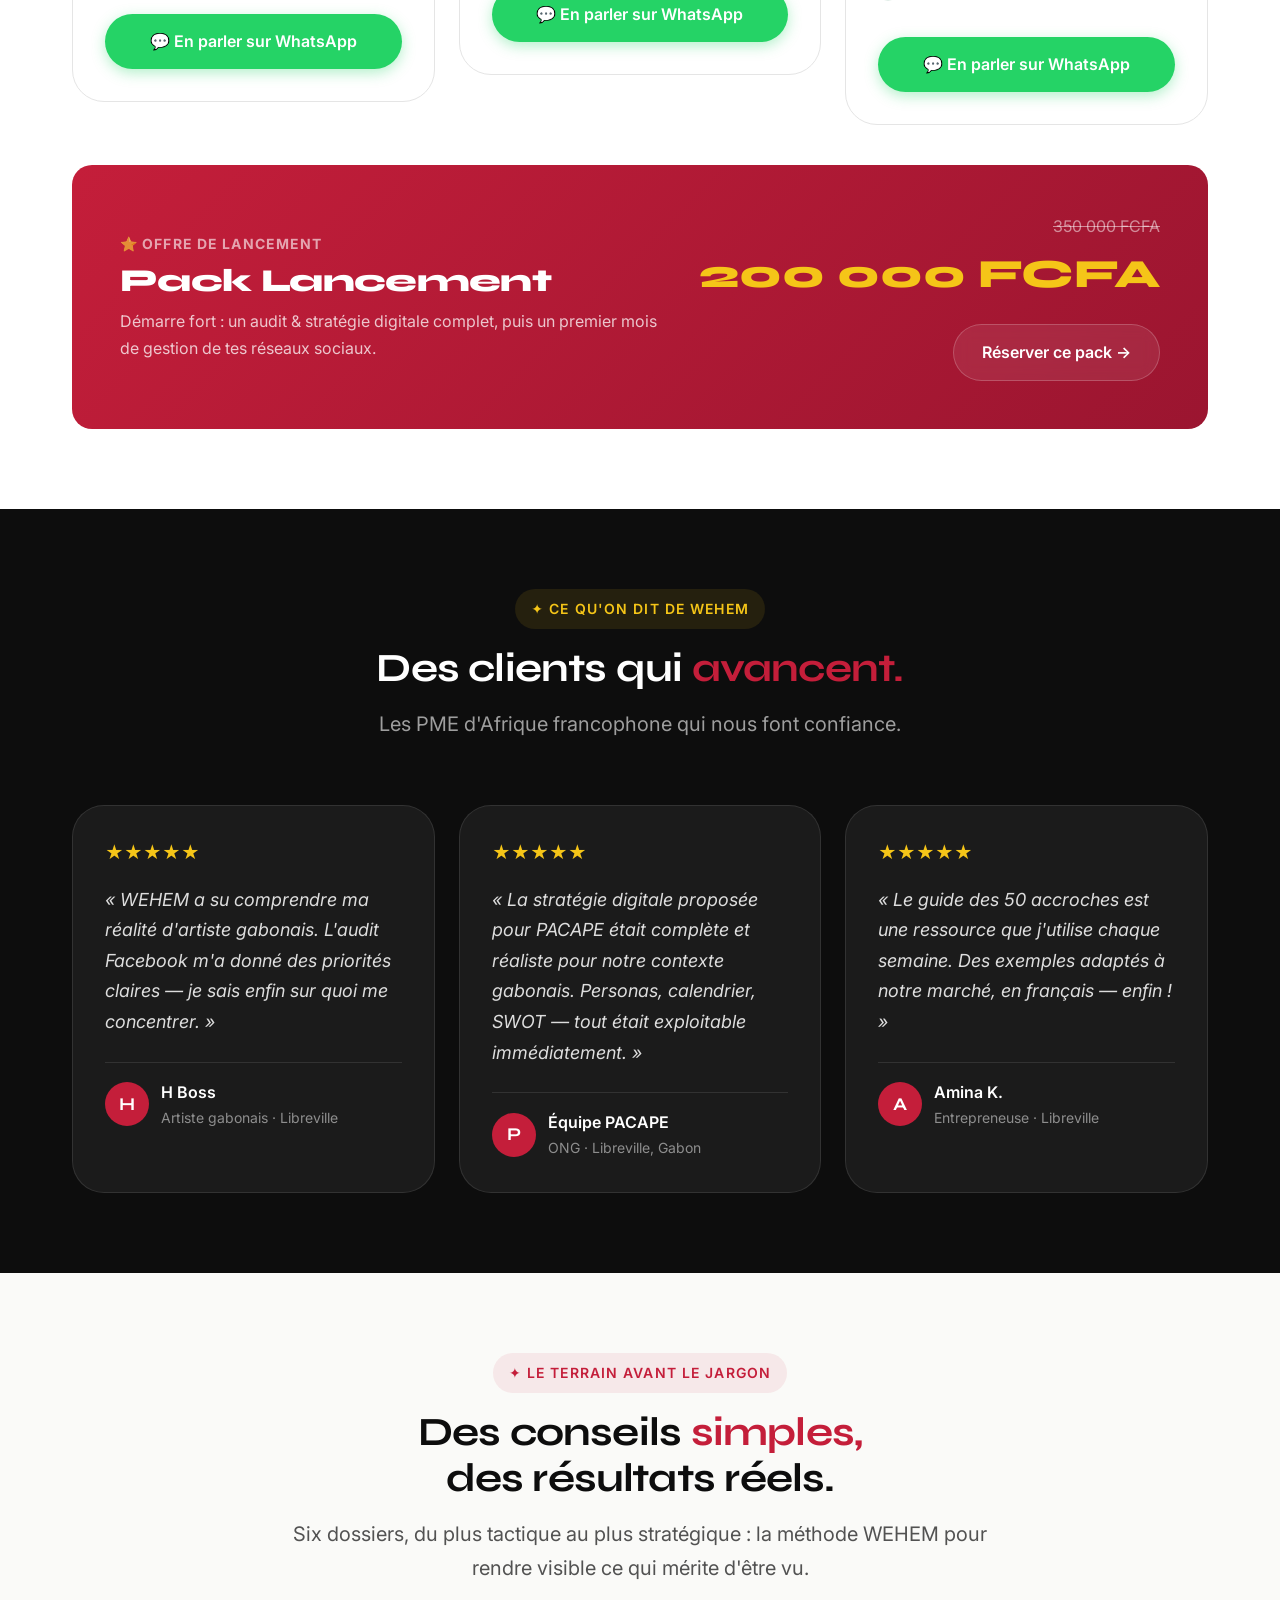
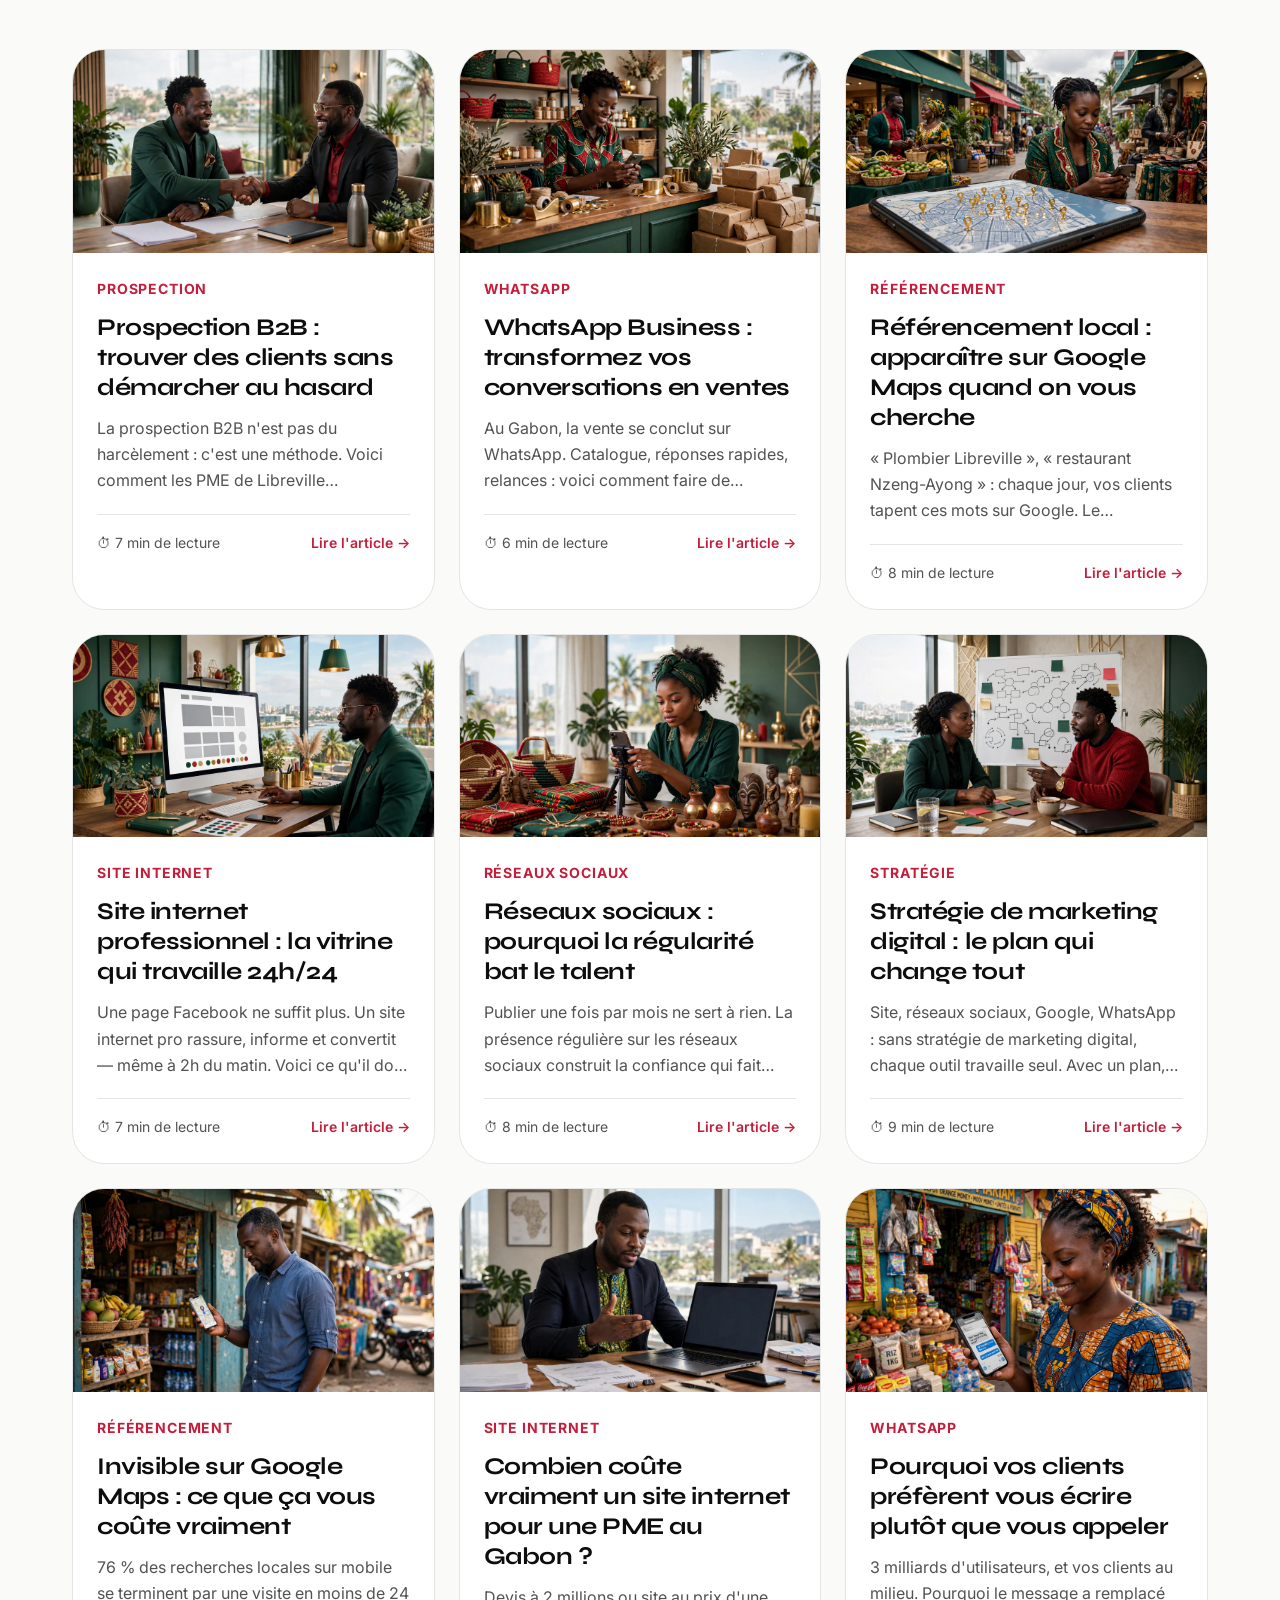
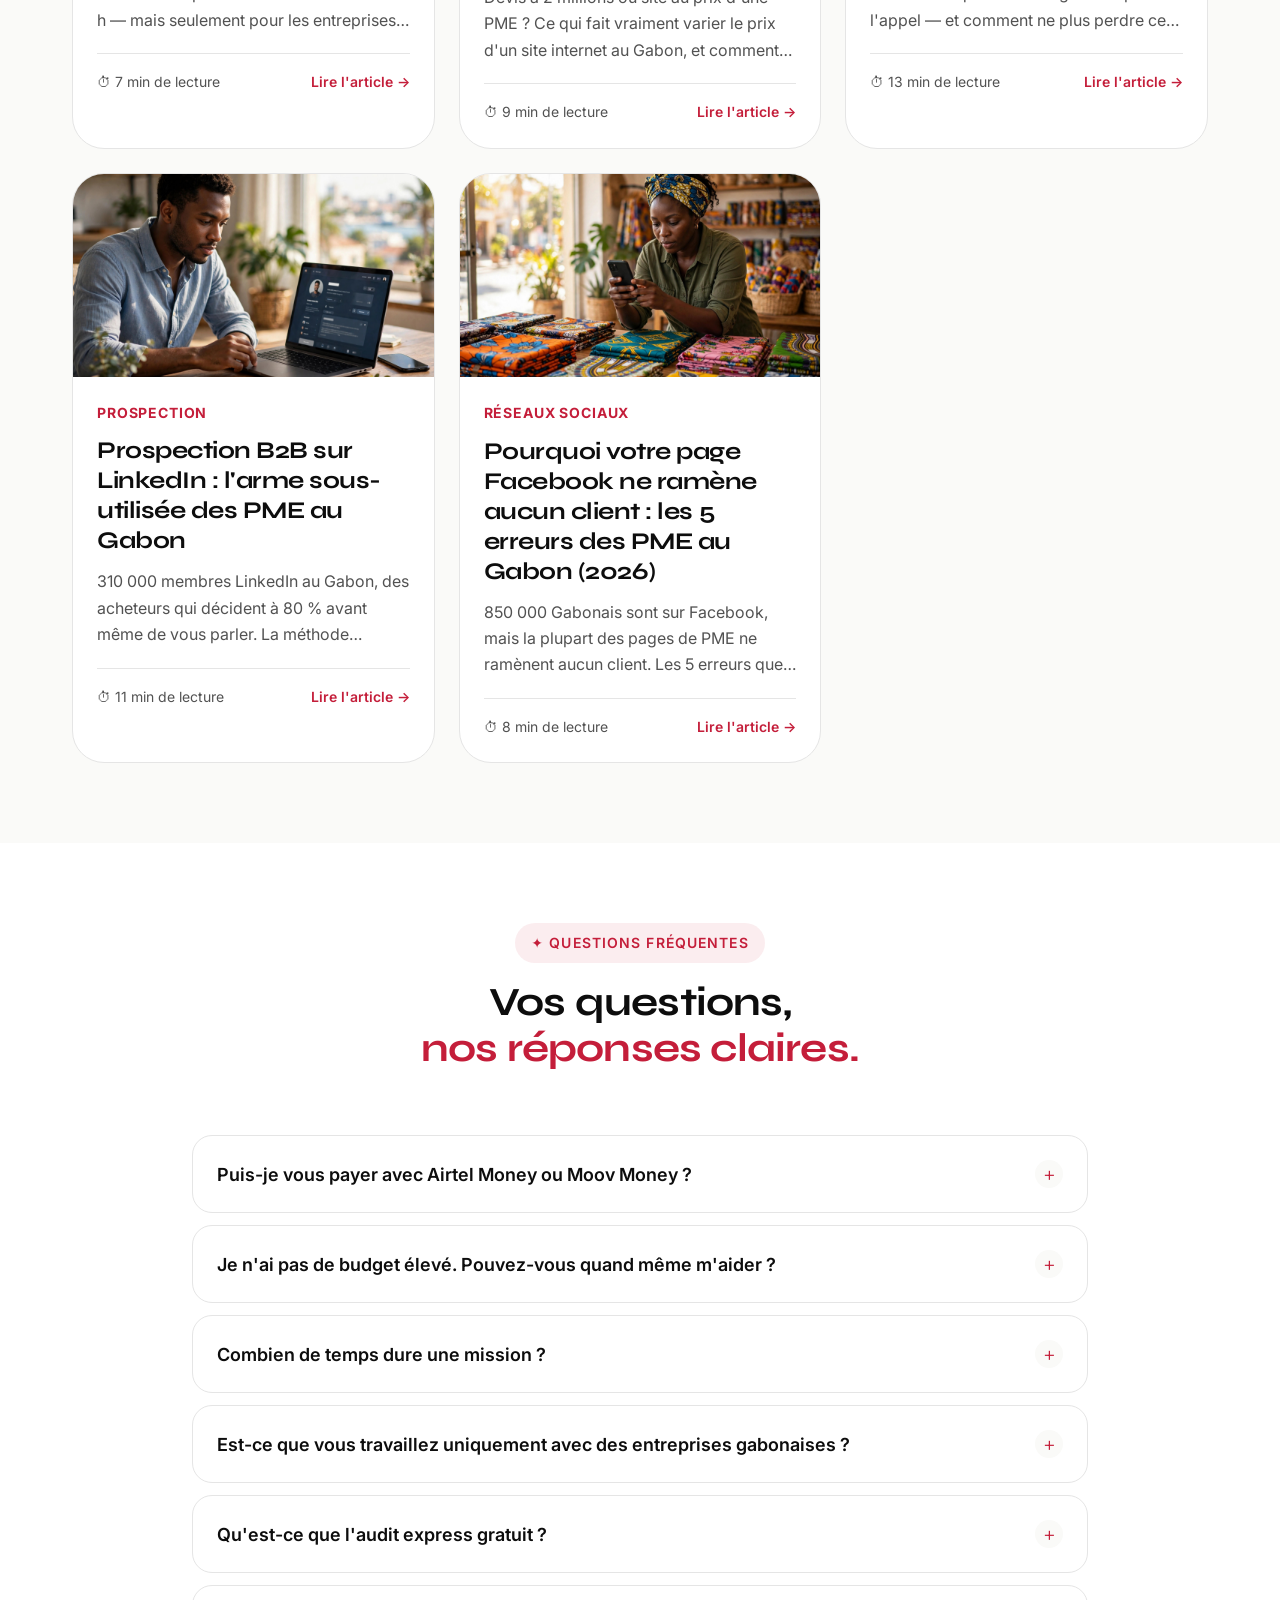
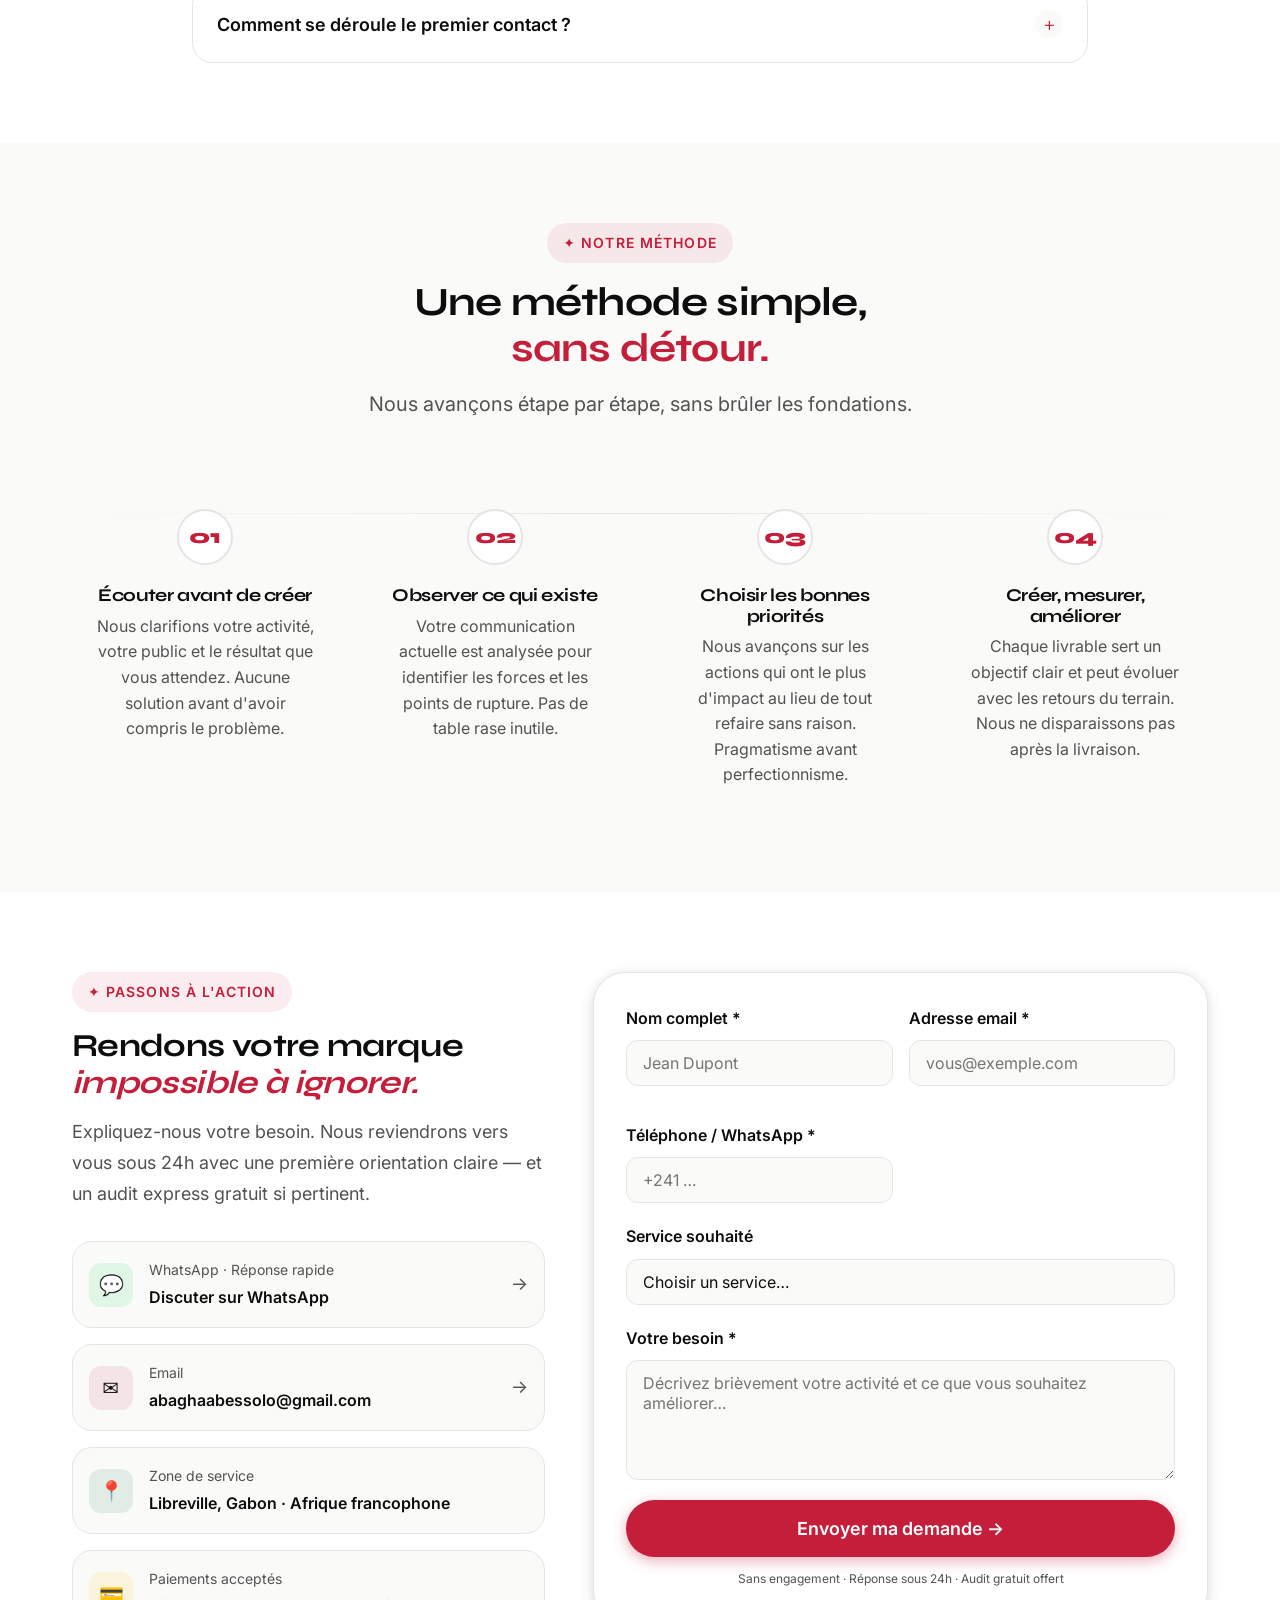
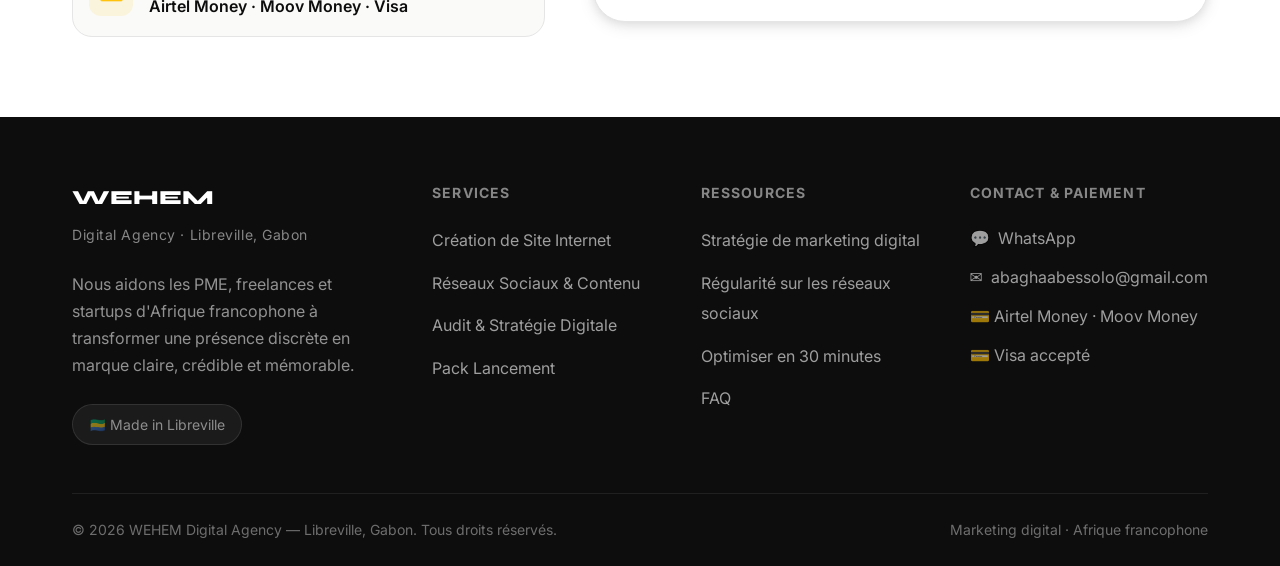
==== commit 004e5f50: "Intégration page contact : navigation et formulaire aligné" ====
--- a/index.html
+++ b/index.html
@@ -102,7 +102,7 @@
       <!-- Actions -->
       <div class="nav__actions">
         <button class="nav__theme-toggle" aria-label="Mode sombre" title="Changer de thème">🌙</button>
-        <a href="#contact" class="btn btn--primary btn--sm">Parlons de votre marque</a>
+        <a href="contact.html" class="btn btn--primary btn--sm">Parlons de votre marque</a>
       </div>
 
       <!-- Burger -->
@@ -121,7 +121,7 @@
     <a href="#faq" class="nav__mobile-link">FAQ <span>→</span></a>
     <a href="#methode" class="nav__mobile-link">Méthode <span>→</span></a>
     <div style="margin-top:1rem">
-      <a href="#contact" class="btn btn--primary" style="width:100%;justify-content:center">Parlons de votre marque</a>
+      <a href="contact.html" class="btn btn--primary" style="width:100%;justify-content:center">Parlons de votre marque</a>
     </div>
     <div style="margin-top:1rem">
       <a href="https://wa.me/c/24107915531" class="btn btn--whatsapp" style="width:100%;justify-content:center">💬 WhatsApp direct</a>
@@ -1843,7 +1843,7 @@
           <!-- Formulaire -->
           <form
             class="contact__form contact-form reveal reveal--delay-2"
-            action="https://formspree.io/f/xkjgqlnk"
+            action="https://formspree.io/f/mjyggroo"
             method="POST"
           >
             <input type="hidden" name="_subject" value="Nouvelle demande WEHEM" />
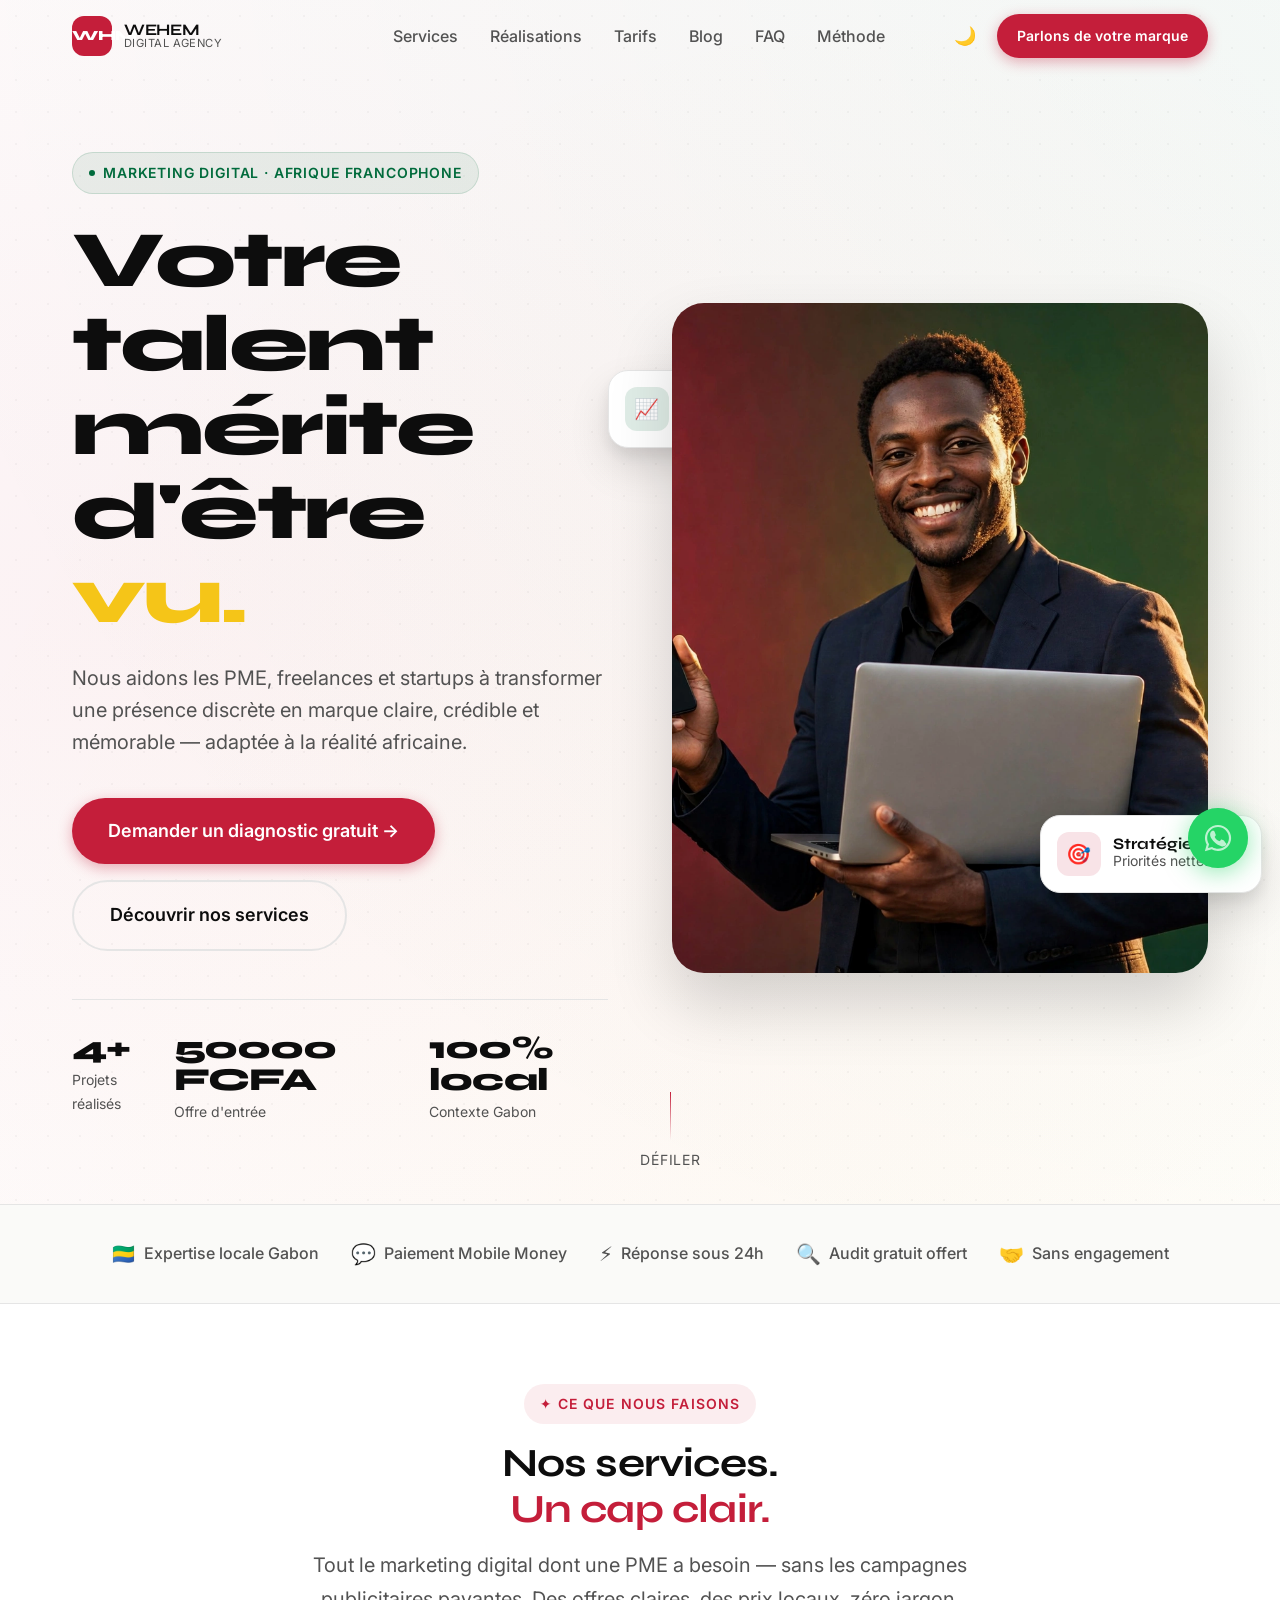
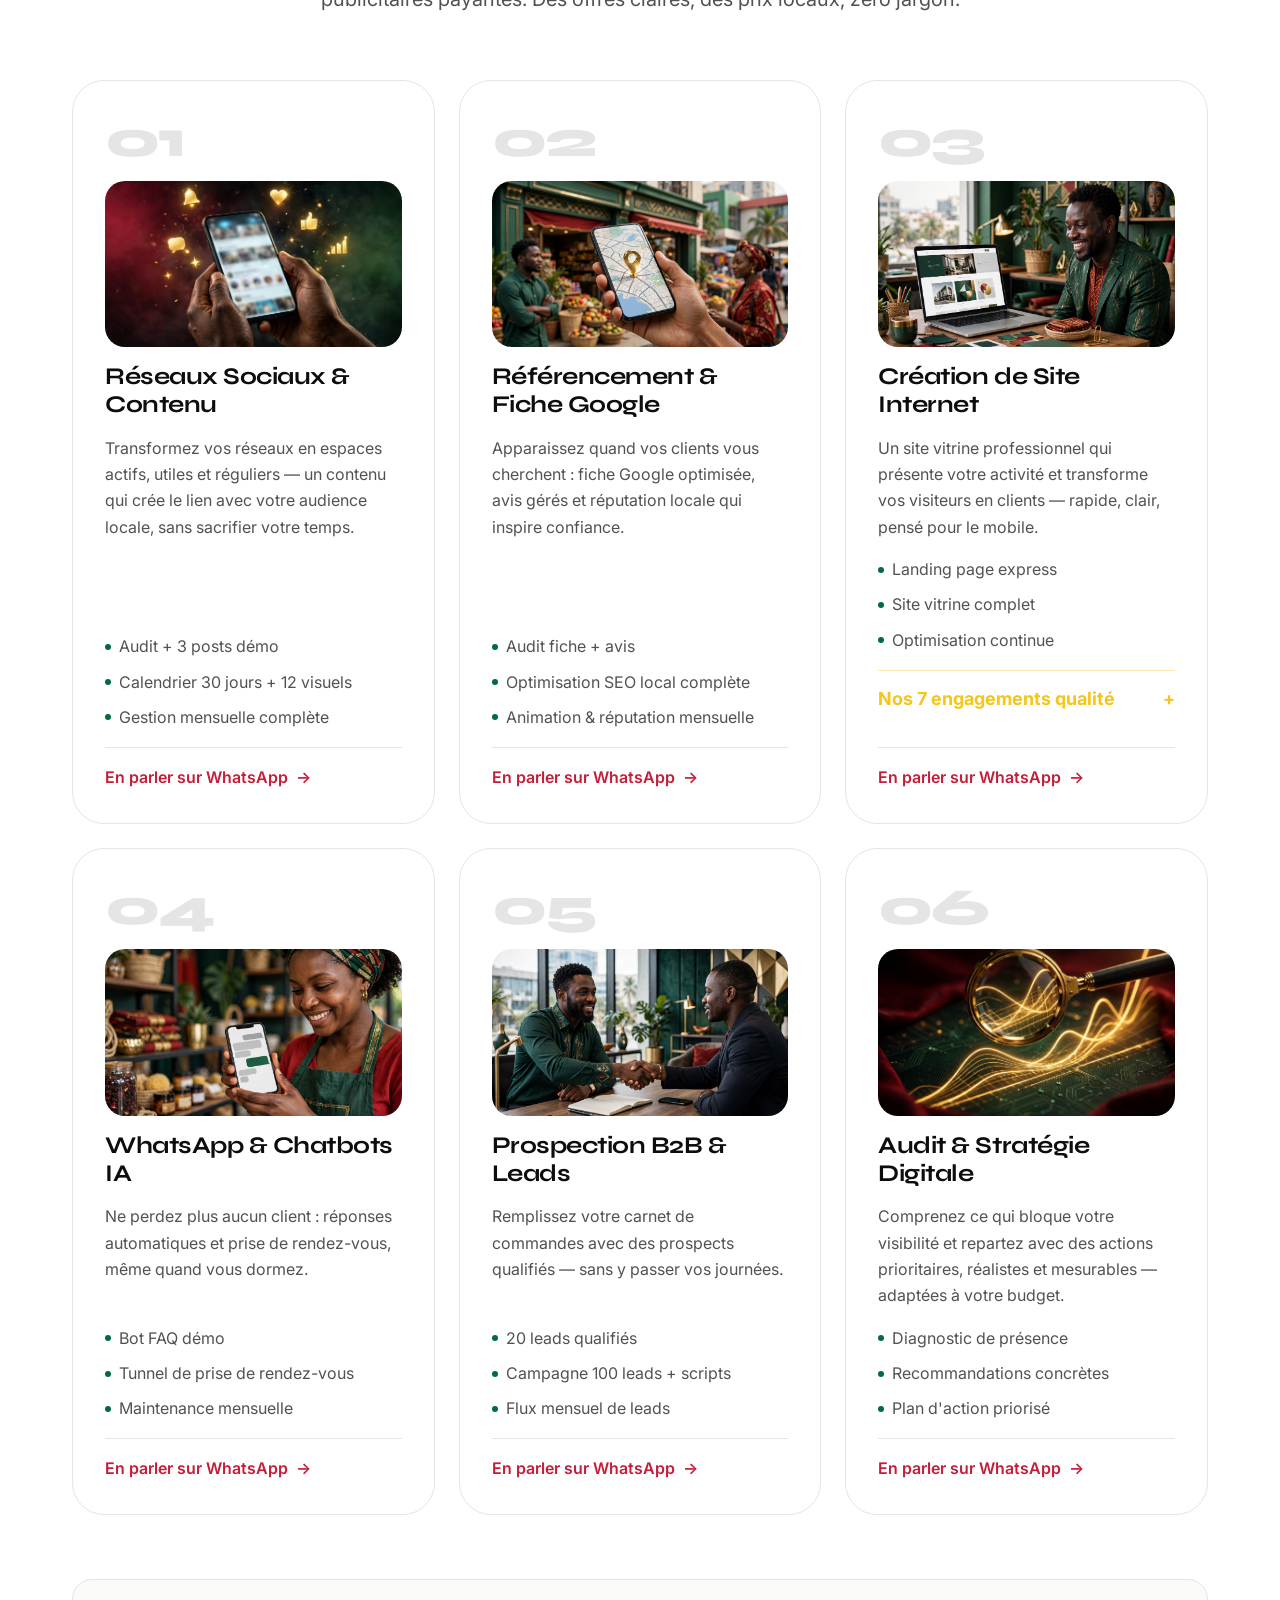
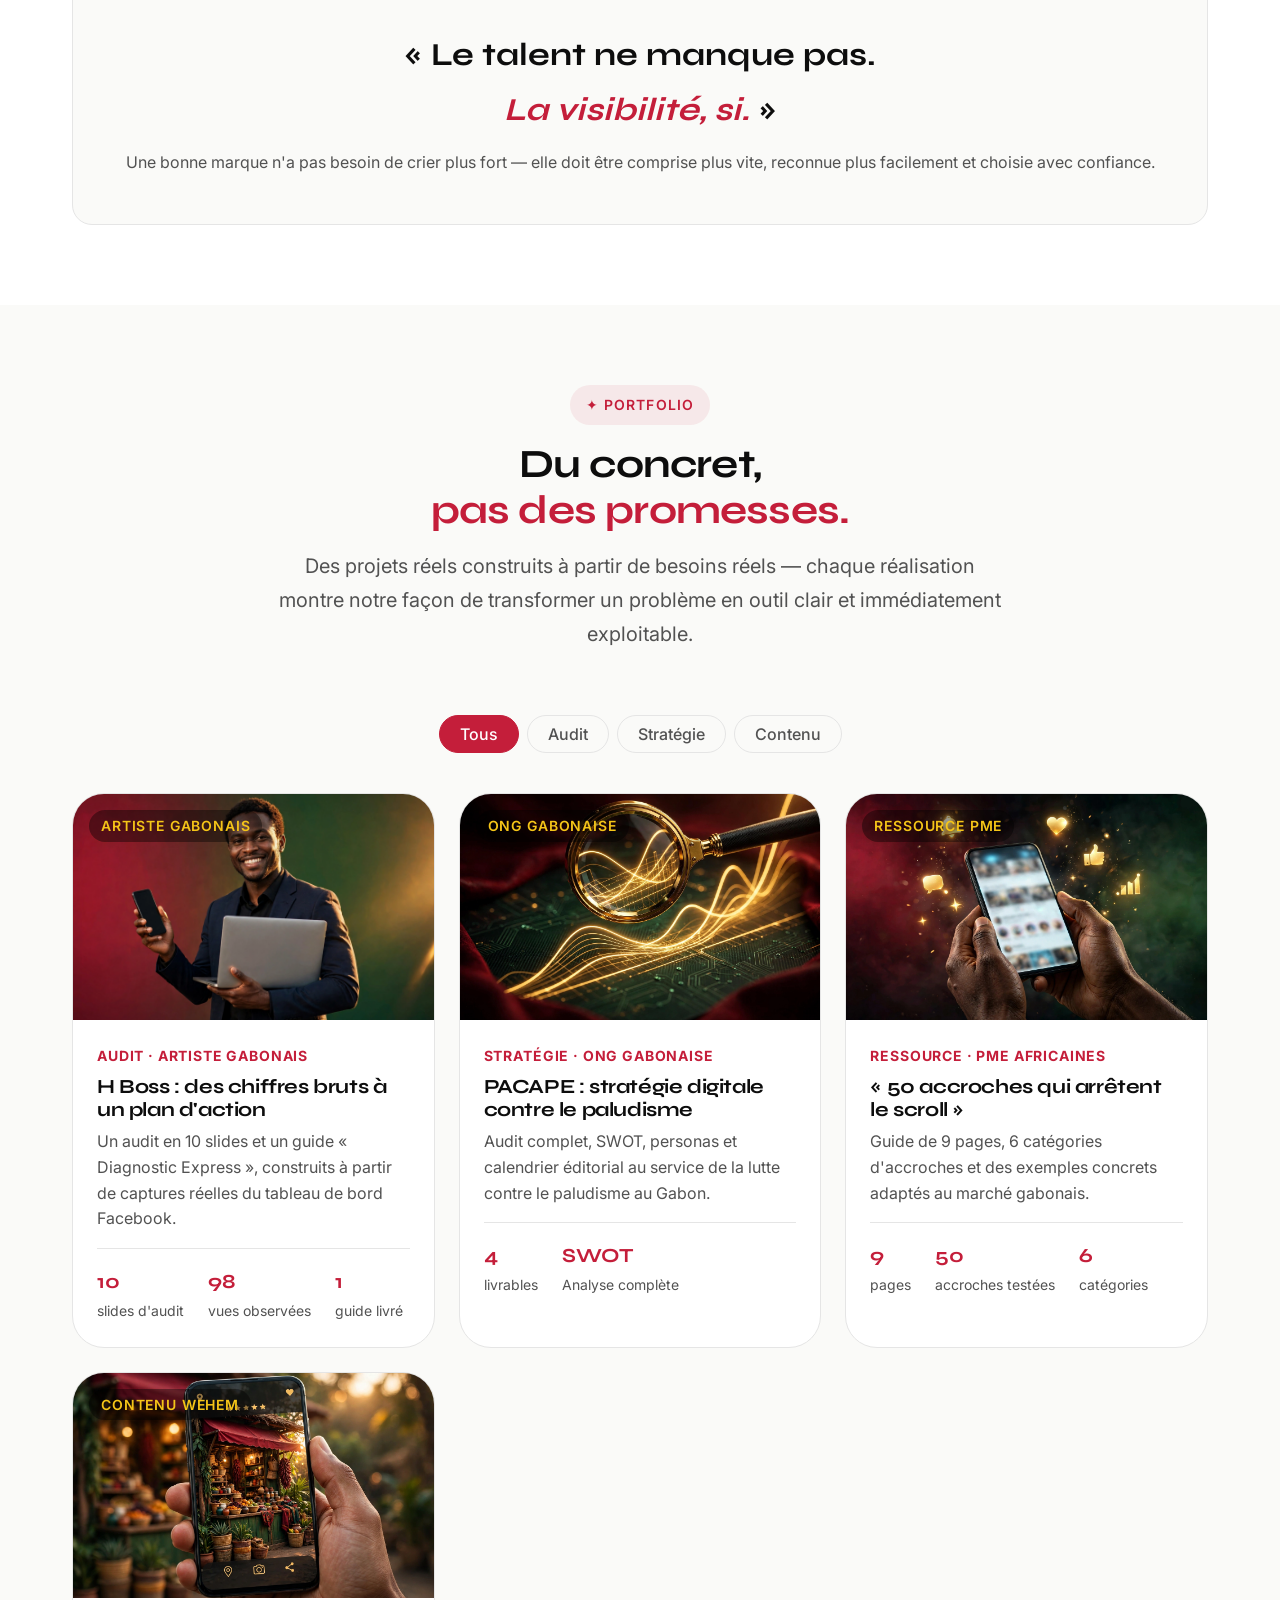
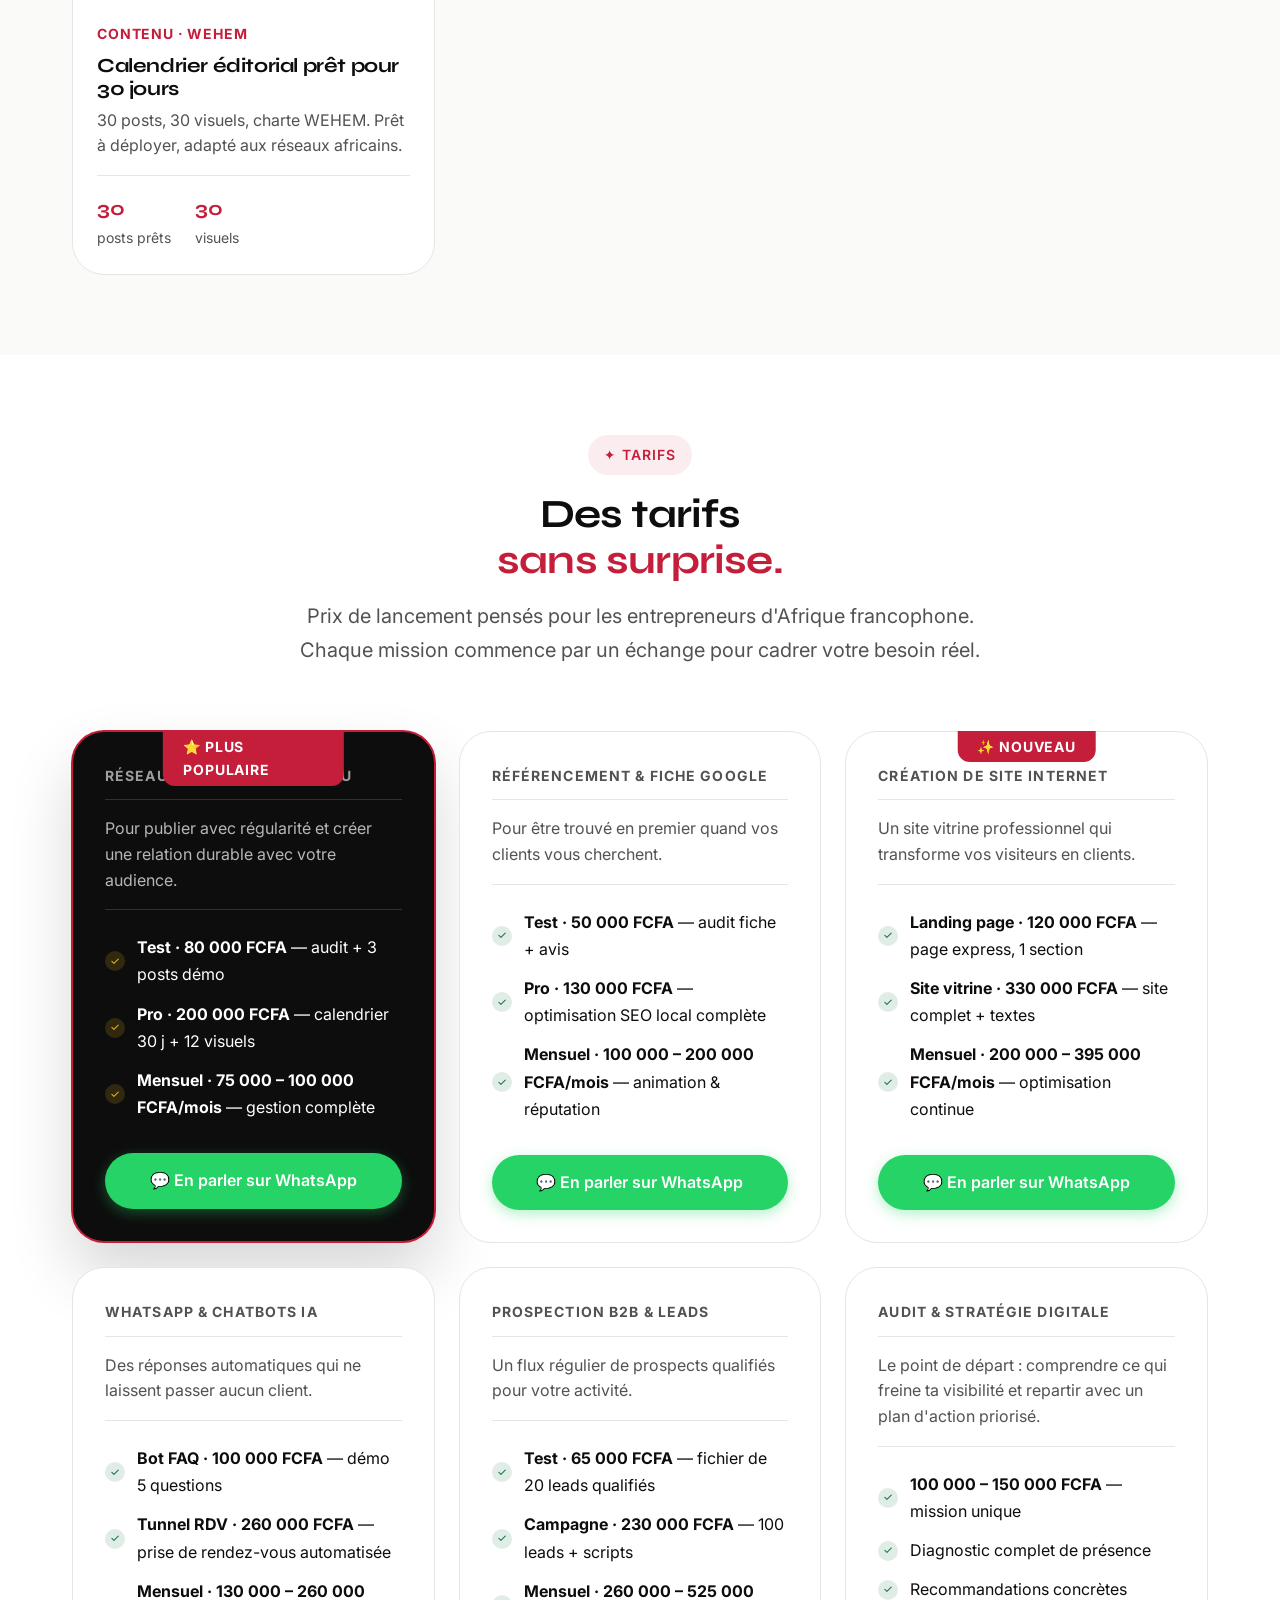
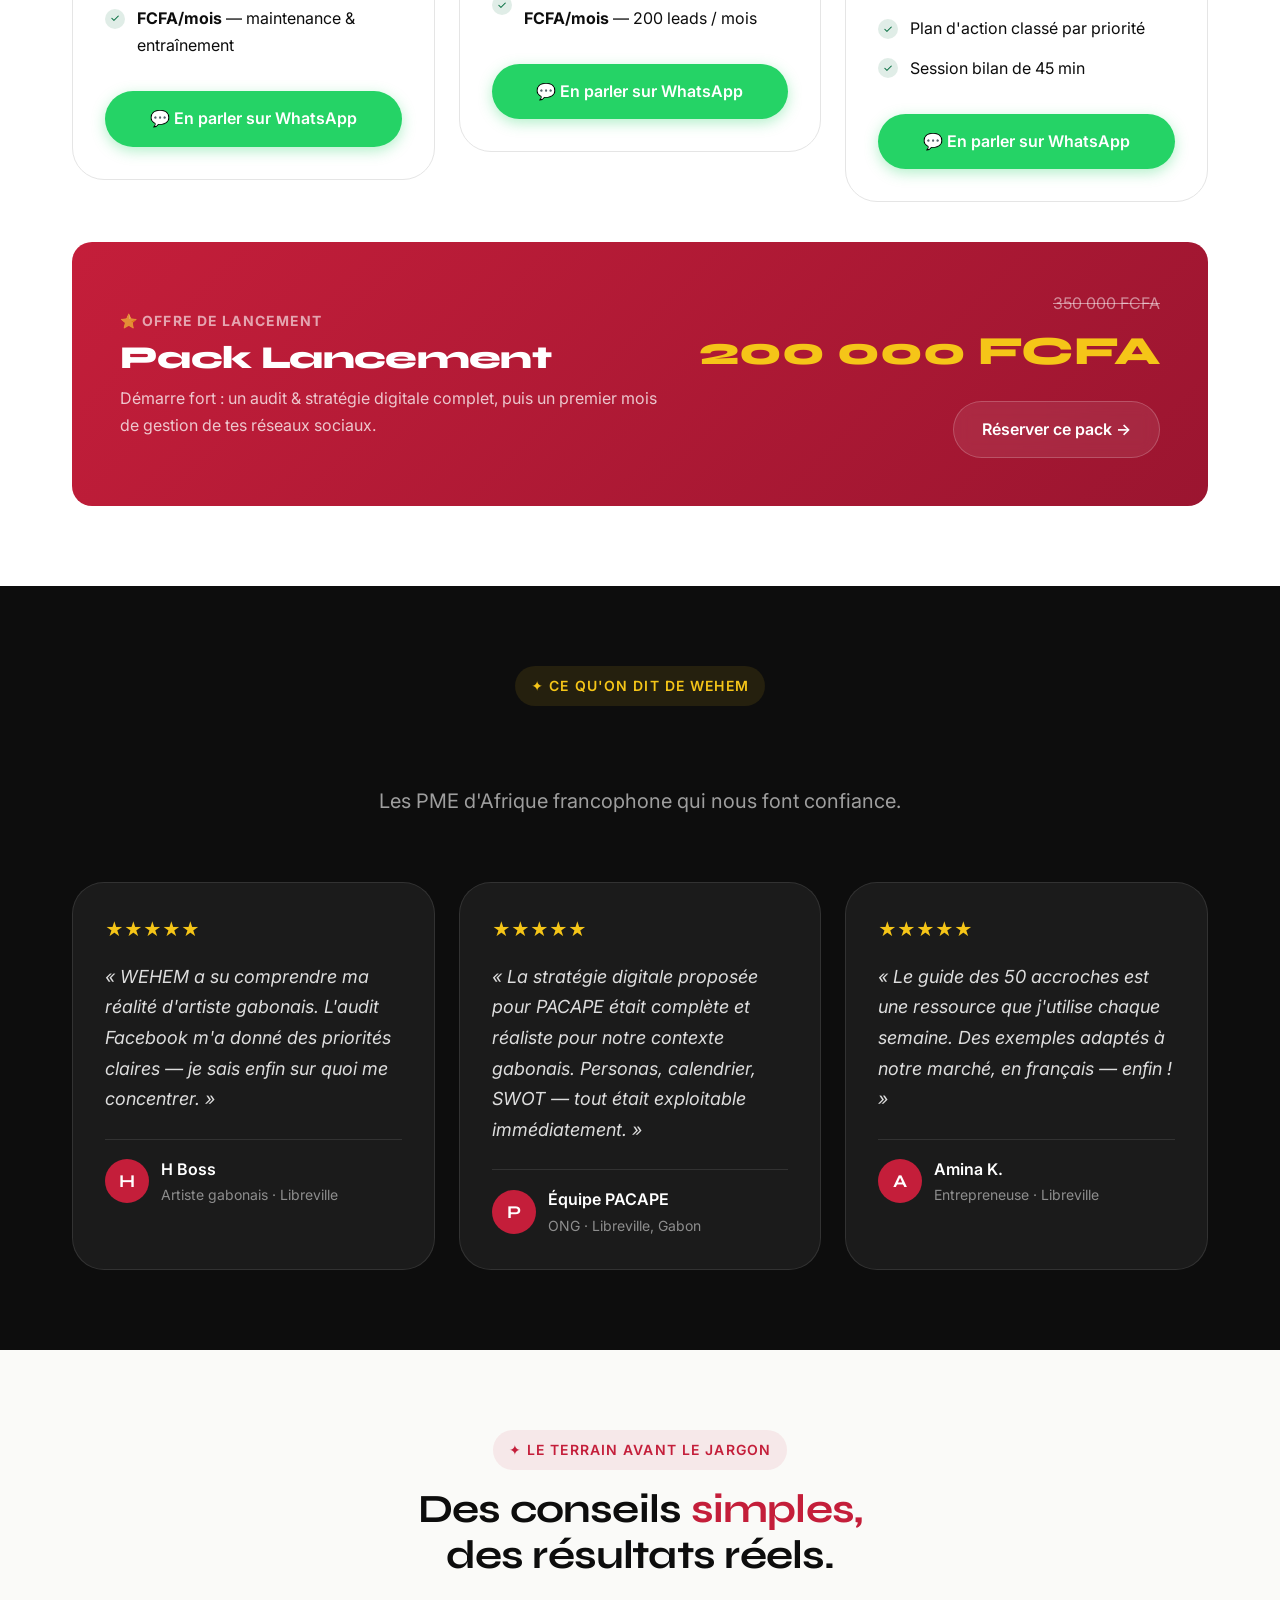
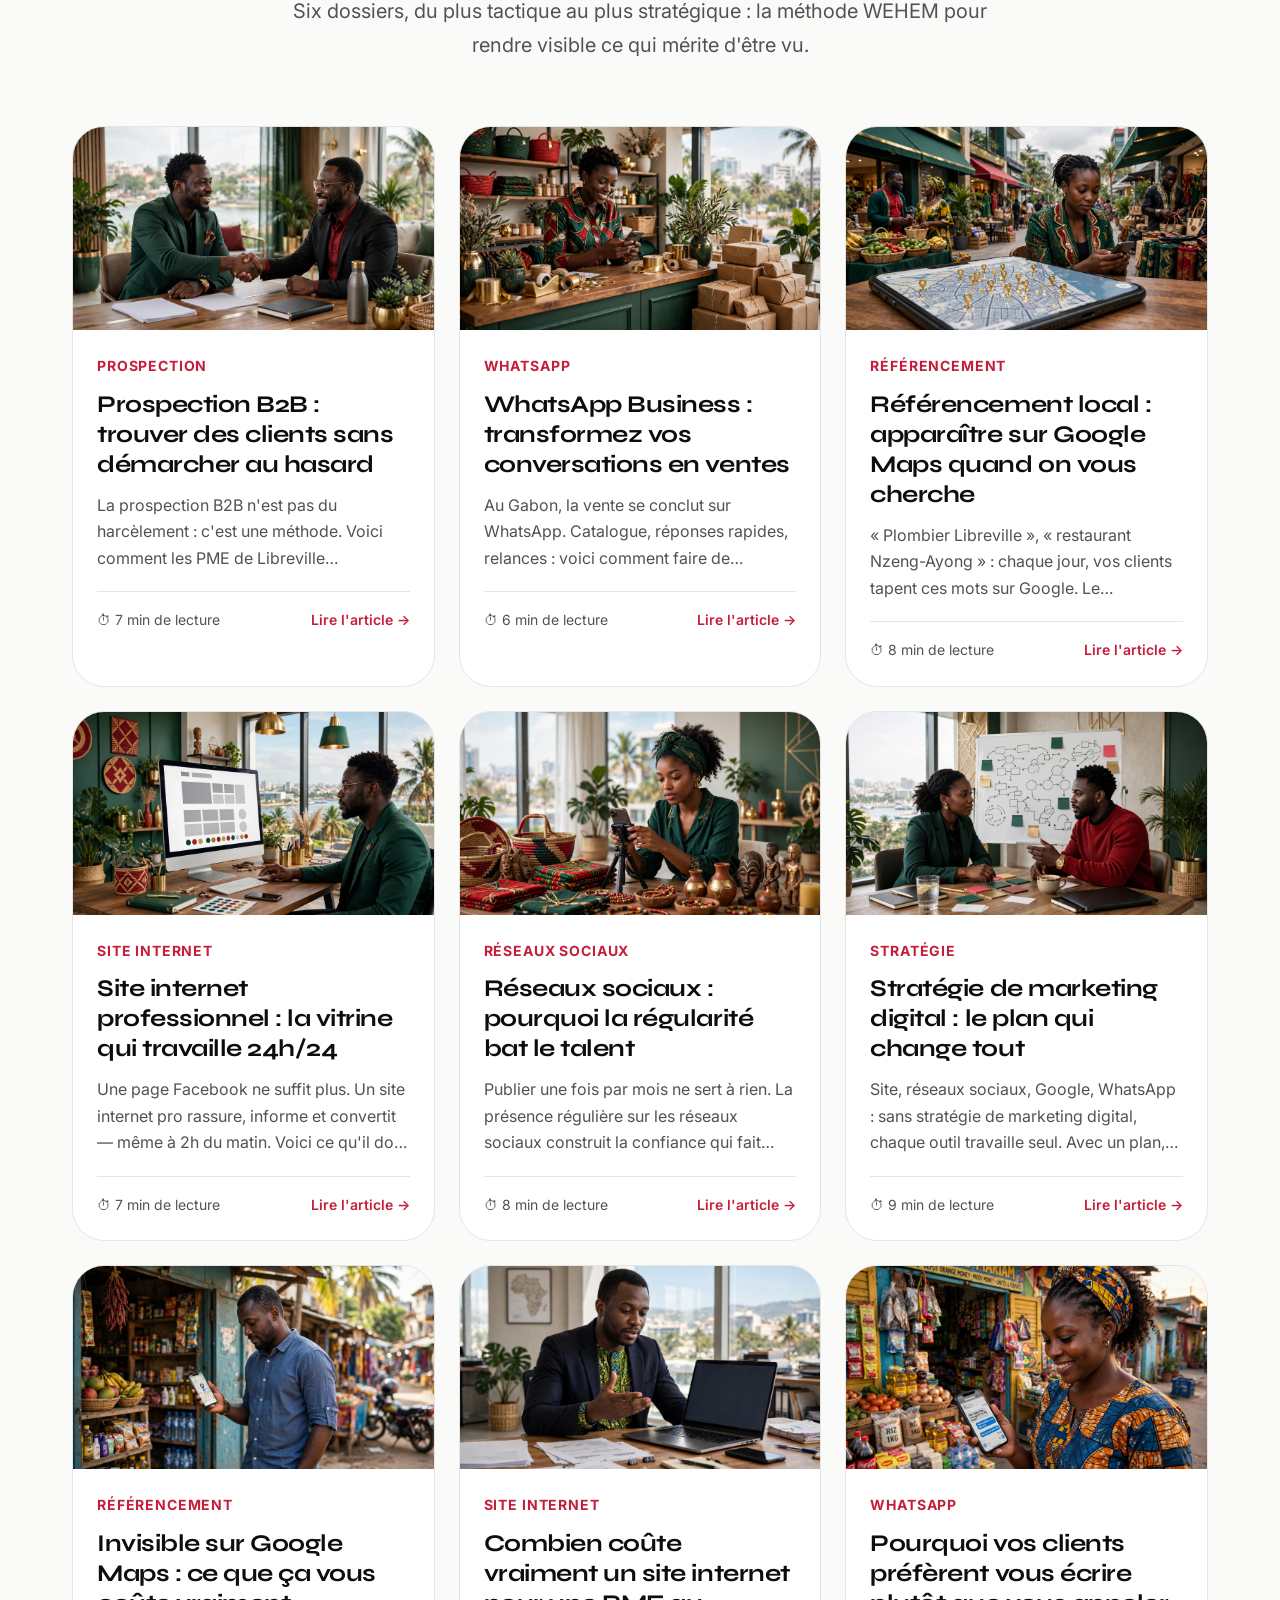
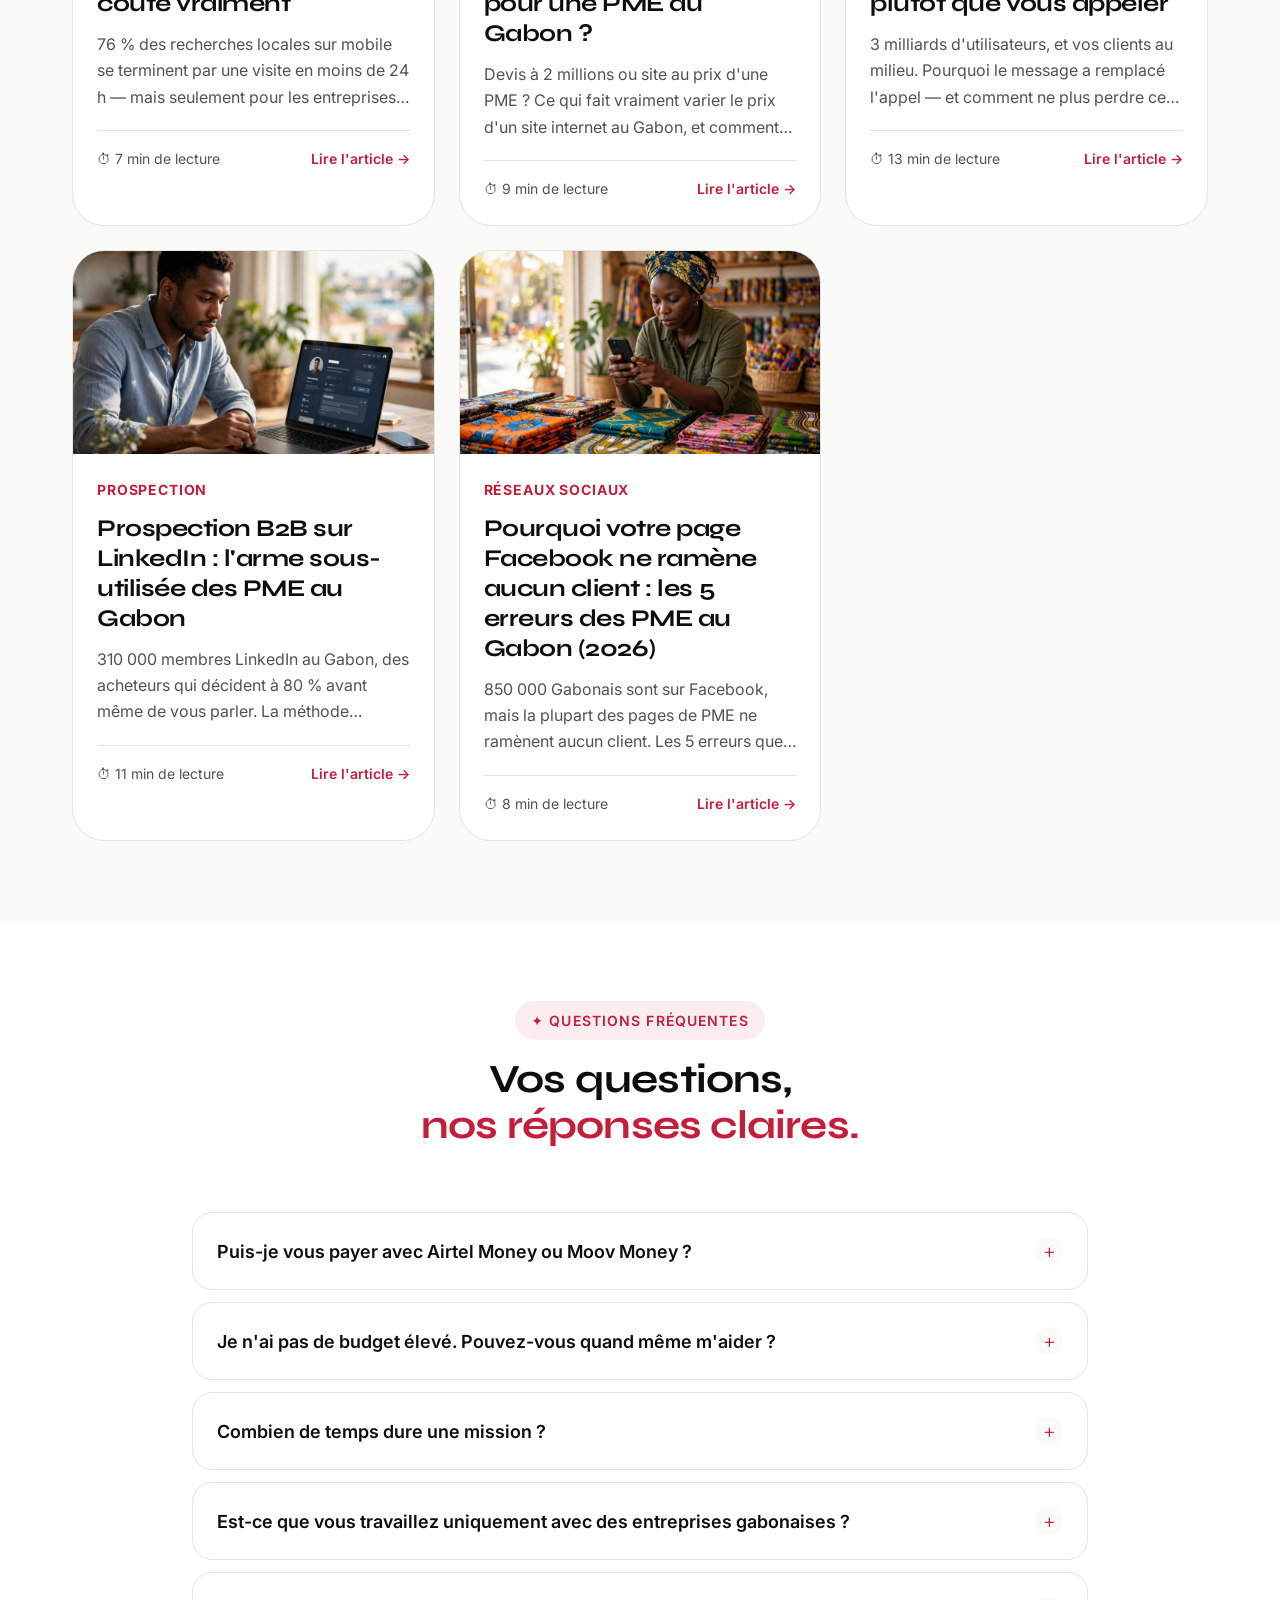
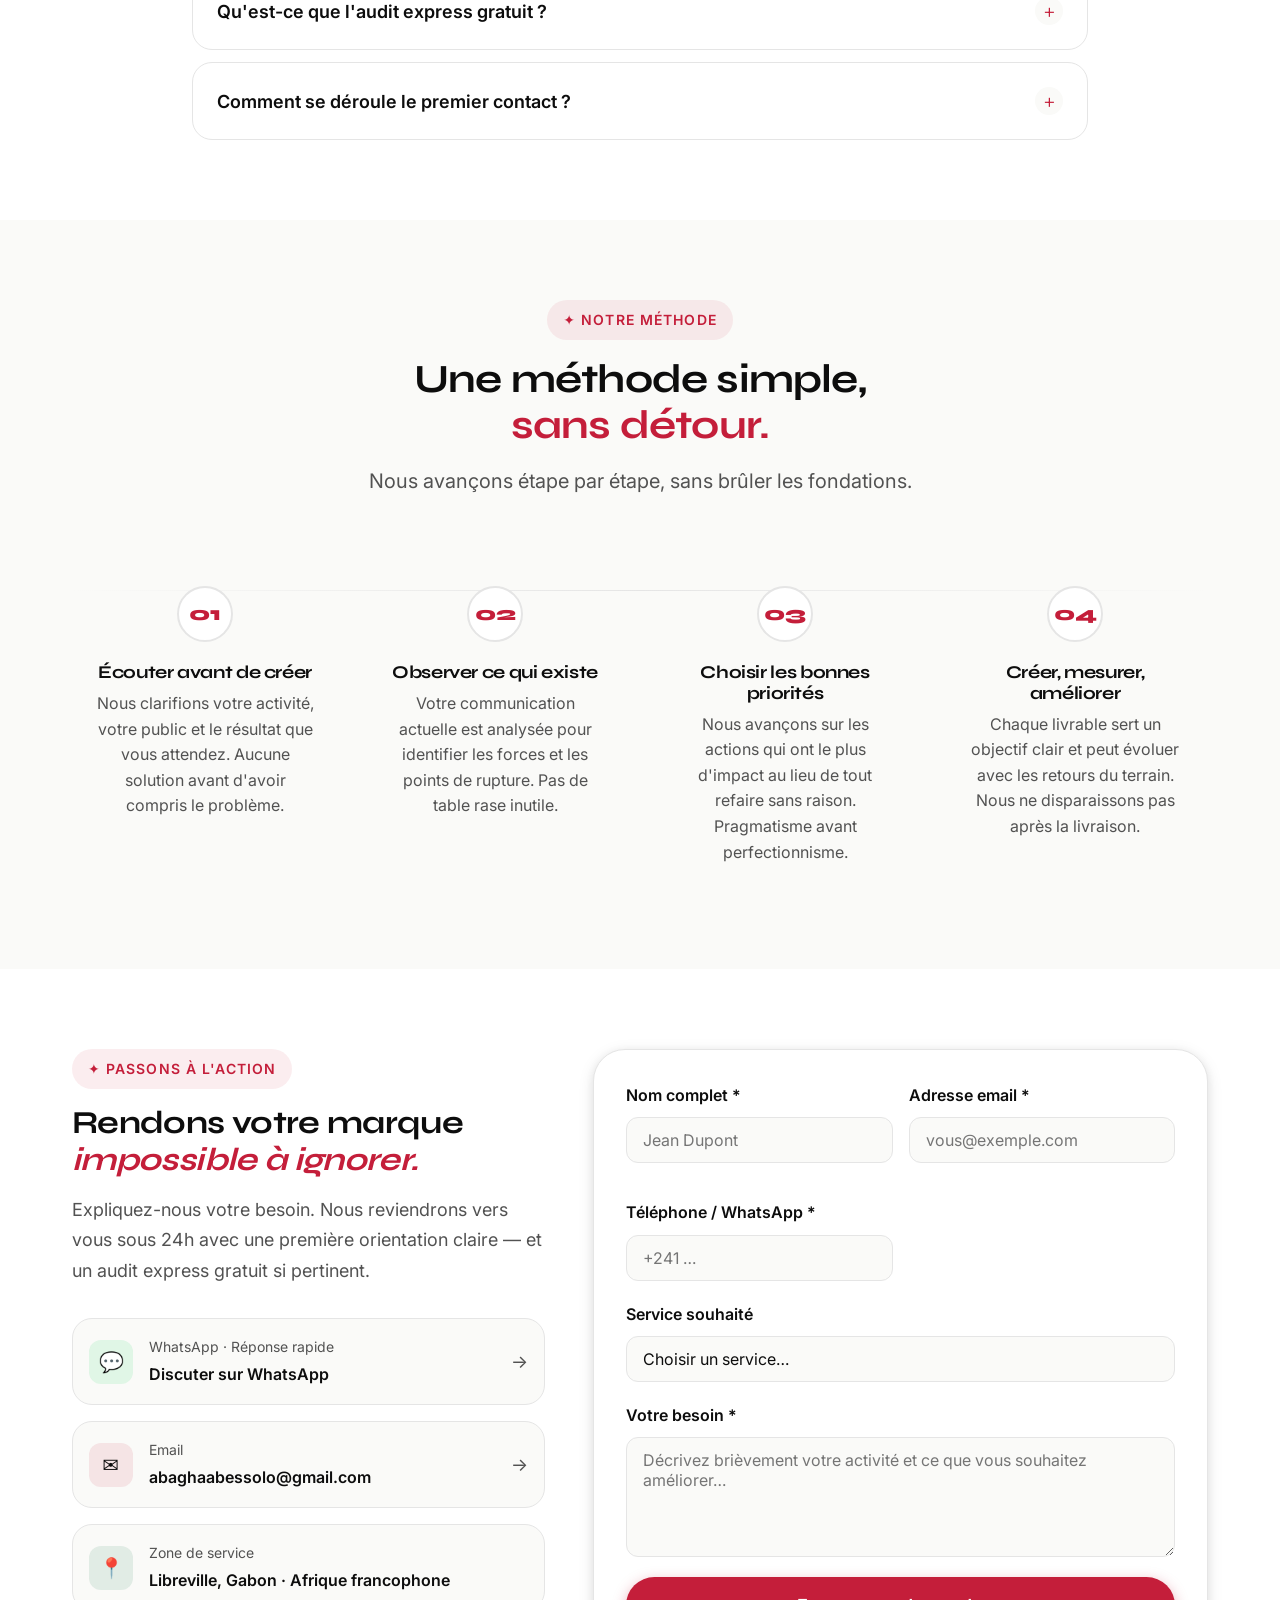
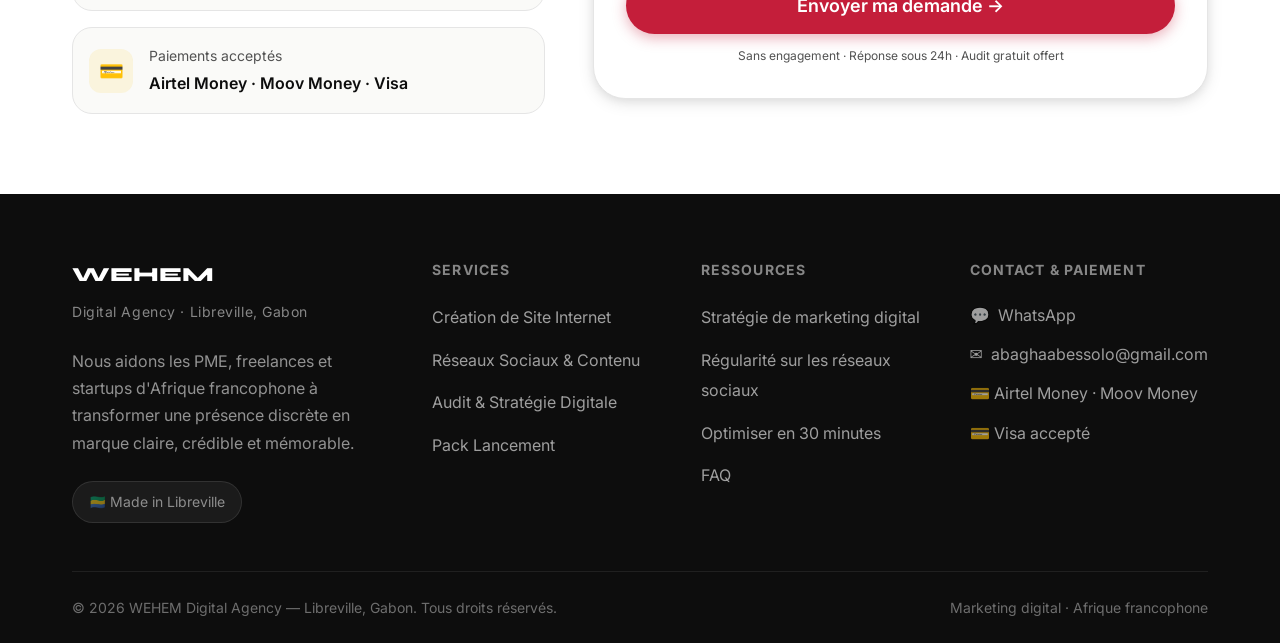
==== commit b4248b3e: "Intègre le résumé de la charte qualité (7 engagements) à la carte Création de Site Internet" ====
--- a/index.html
+++ b/index.html
@@ -350,6 +350,24 @@
               <li class="service-card__feature">Site vitrine complet</li>
               <li class="service-card__feature">Optimisation continue</li>
             </ul>
+            <details class="service-card__charter">
+              <summary class="service-card__charter-summary">Nos 7 engagements qualité <span aria-hidden="true">+</span></summary>
+              <ul class="service-card__charter-list">
+                <li>Domaine et hébergement enregistrés <strong>à votre nom</strong> — votre site vous appartient.</li>
+                <li>Devis détaillé <strong>ligne par ligne</strong> avant tout versement.</li>
+                <li>Délai réaliste : <strong>1 à 3 semaines</strong> une fois vos contenus reçus.</li>
+                <li>Paiements <strong>par étapes</strong>, jamais 100&nbsp;% d'avance — reçu écrit à chaque versement.</li>
+                <li>Réalisations <strong>vérifiables en ligne</strong>, à ouvrir sur votre téléphone.</li>
+                <li>Coûts après-vente <strong>chiffrés avant de signer</strong> (domaine, hébergement, maintenance).</li>
+                <li><strong>Un interlocuteur unique</strong> : Gaëtan, joignable.</li>
+              </ul>
+              <a
+                class="service-card__charter-link"
+                href="https://docs.google.com/document/d/1MVlLgcgOvxxcrXiAe_3d8vb_iuWl5Uqq64uoRm9nhHk/edit"
+                target="_blank"
+                rel="noopener noreferrer"
+              >Lire la charte complète <span aria-hidden="true">→</span></a>
+            </details>
             <a
               href="https://wa.me/c/24107915531"
               class="service-card__cta"
@@ -1982,6 +2000,13 @@
     .form-status--error   { background: rgba(196,30,58,.08); border: 1px solid rgba(196,30,58,.2); color: var(--c-primary); }
     .nav__link--active    { color: var(--c-primary) !important; }
     [data-theme="dark"] .hero::after { background-image: radial-gradient(circle, rgba(255,255,255,.05) 1px, transparent 1px); }
+    .service-card__charter { margin: 0 0 1rem; border-top: 1px solid rgba(245,197,24,.35); padding-top: .85rem; }
+    .service-card__charter-summary { cursor: pointer; font-weight: 700; color: var(--c-accent); list-style: none; display: flex; justify-content: space-between; align-items: center; gap: .5rem; }
+    .service-card__charter-summary::-webkit-details-marker { display: none; }
+    .service-card__charter-summary::marker { content: ""; }
+    .service-card__charter-list { margin: .8rem 0; padding-left: 1.15rem; font-size: .92rem; line-height: 1.6; }
+    .service-card__charter-list li { margin-bottom: .35rem; }
+    .service-card__charter-link { font-weight: 700; font-size: .92rem; color: var(--c-accent); }
   </style>
 
 </body>
--- a/assets/css/main.css
+++ b/assets/css/main.css
@@ -607,10 +607,7 @@
 
 .hero__title em {
   font-style: normal;
-  background: linear-gradient(135deg, var(--c-primary) 0%, #FF6B6B 100%);
-  -webkit-background-clip: text;
-  -webkit-text-fill-color: transparent;
-  background-clip: text;
+  color: var(--c-accent);
 }
 
 .hero__sub {
